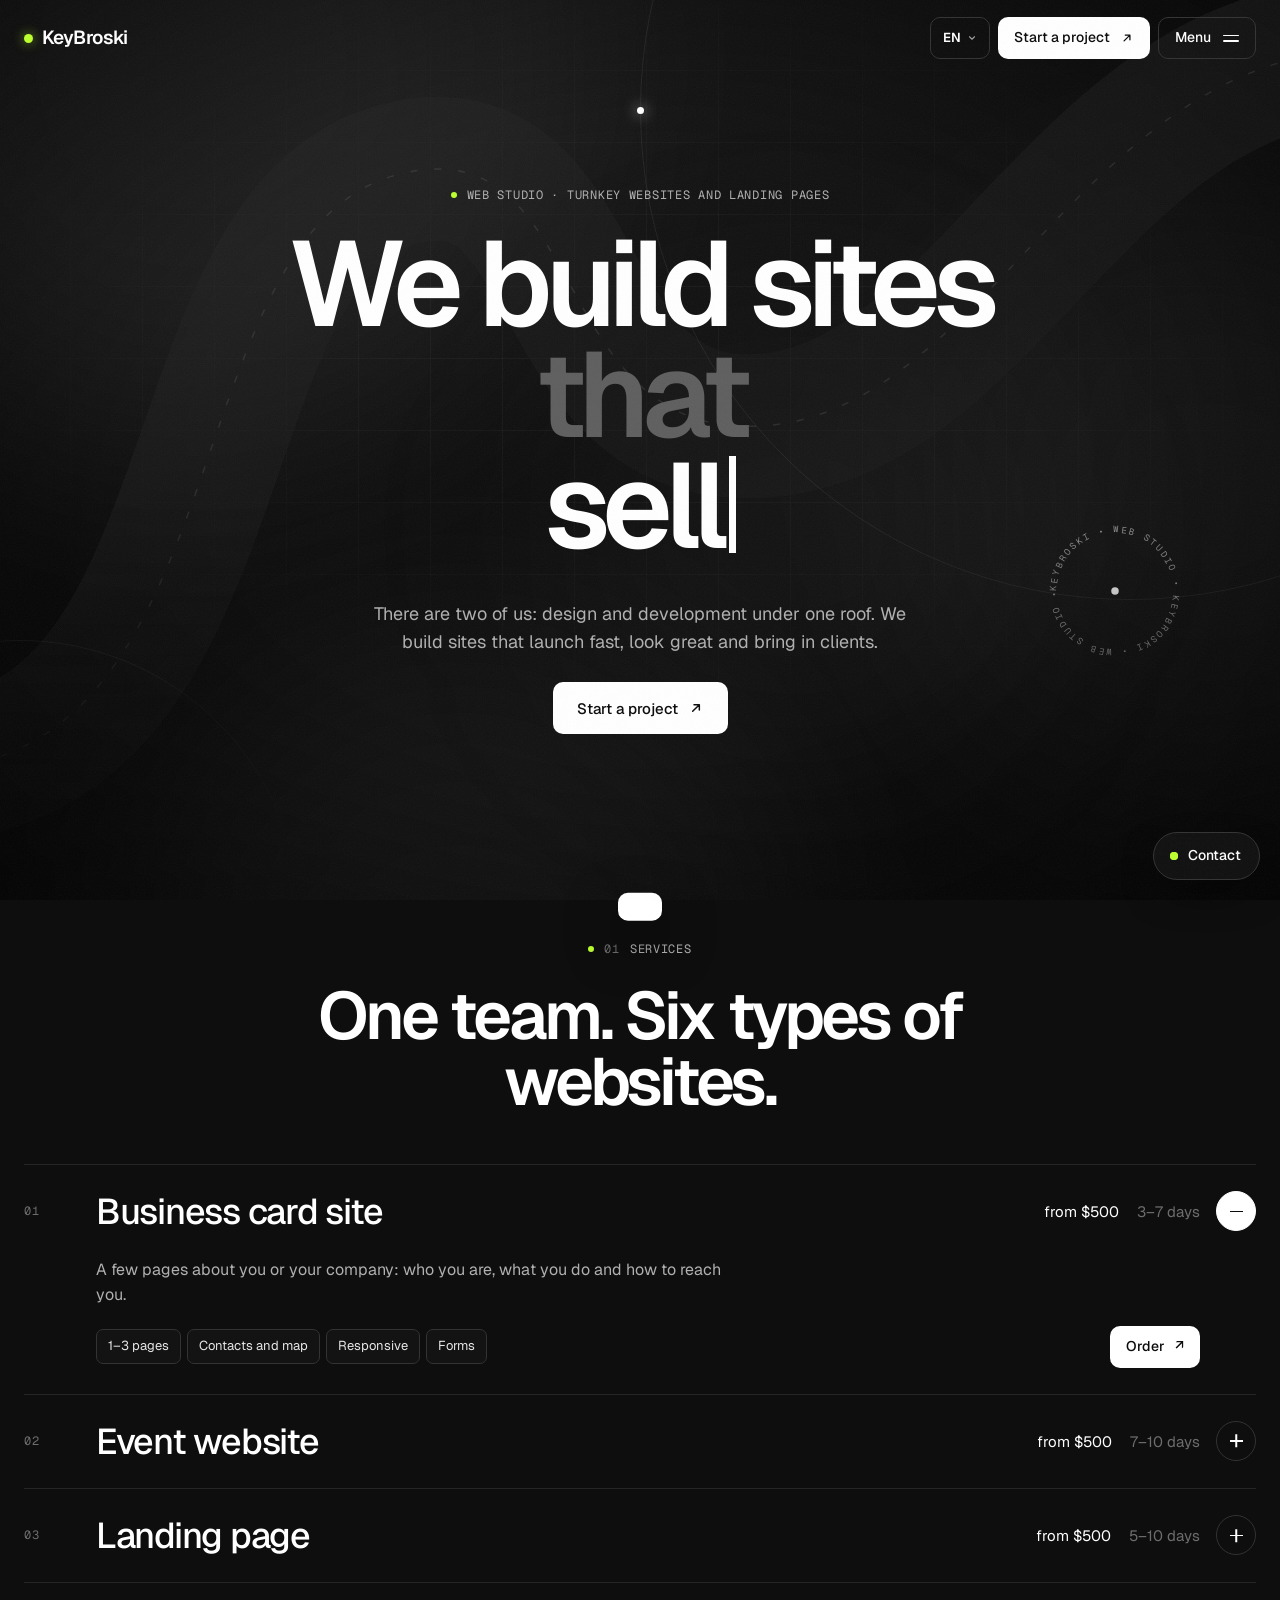
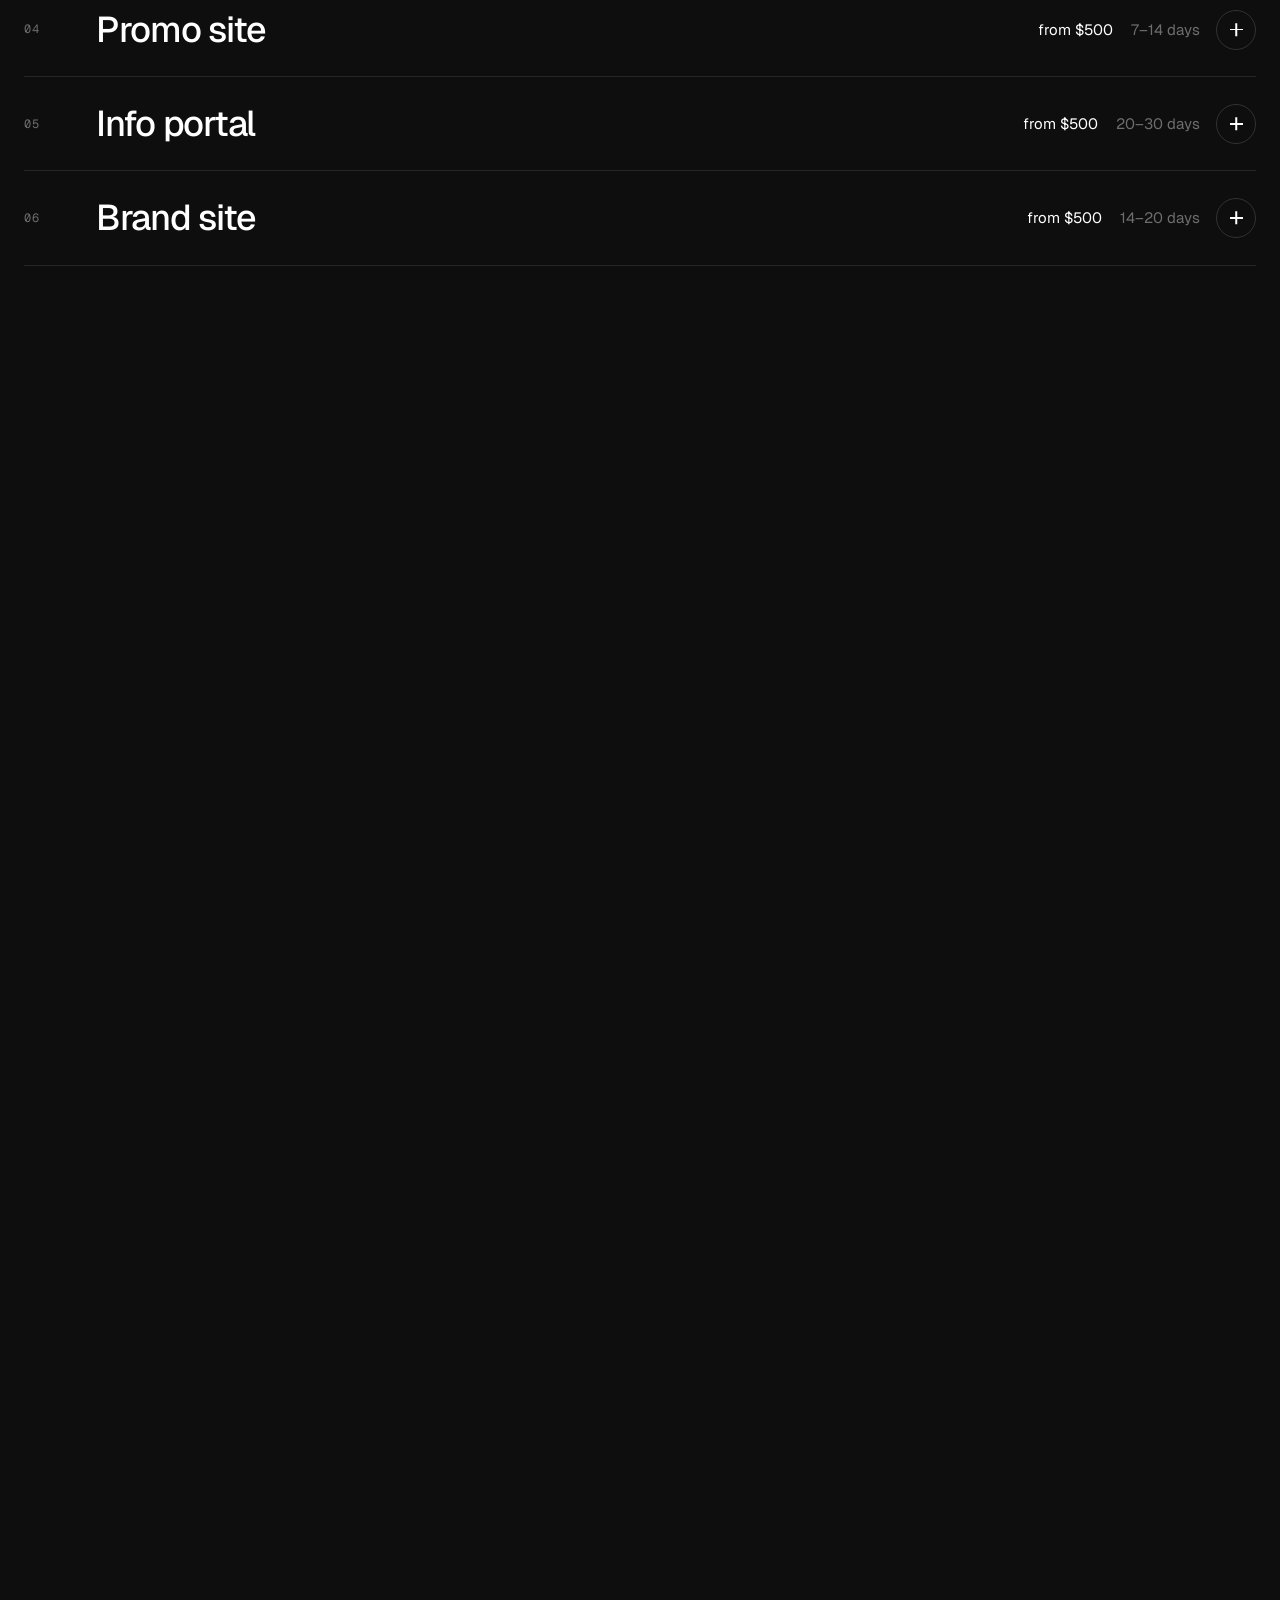
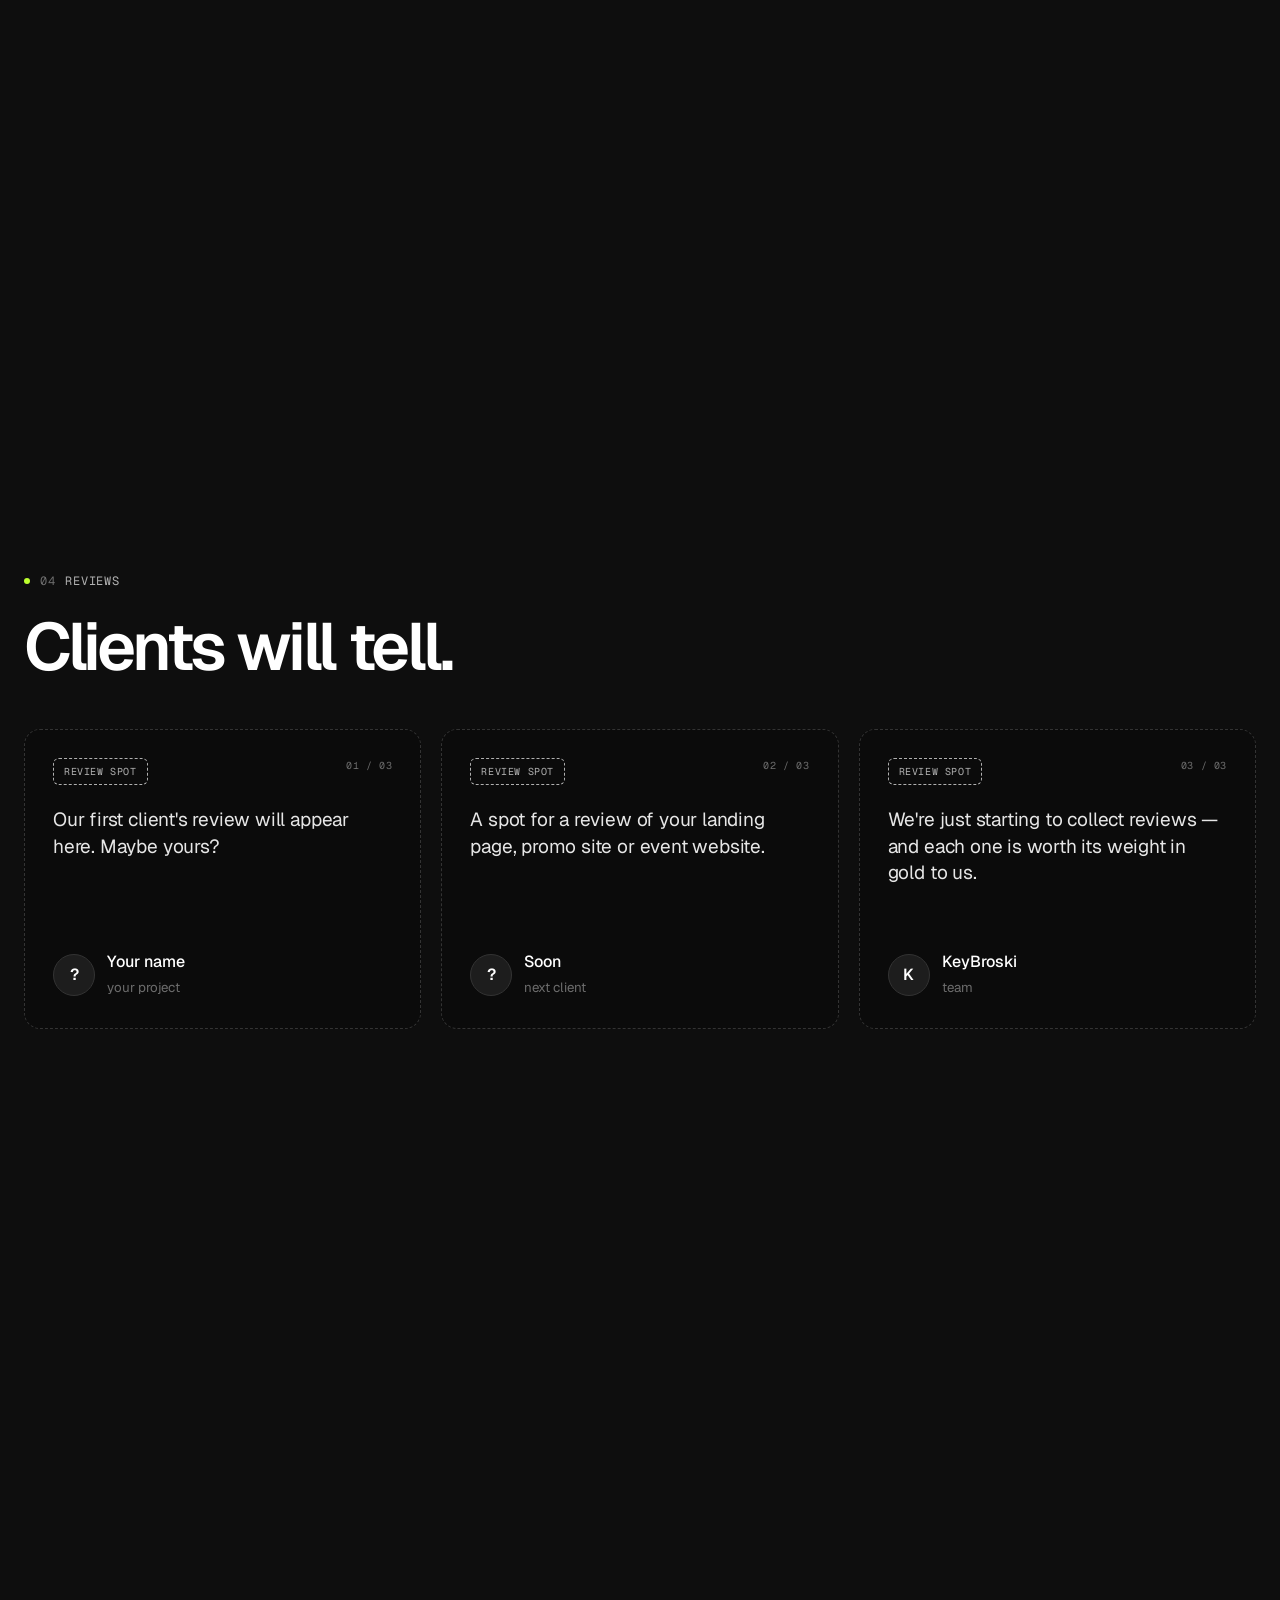
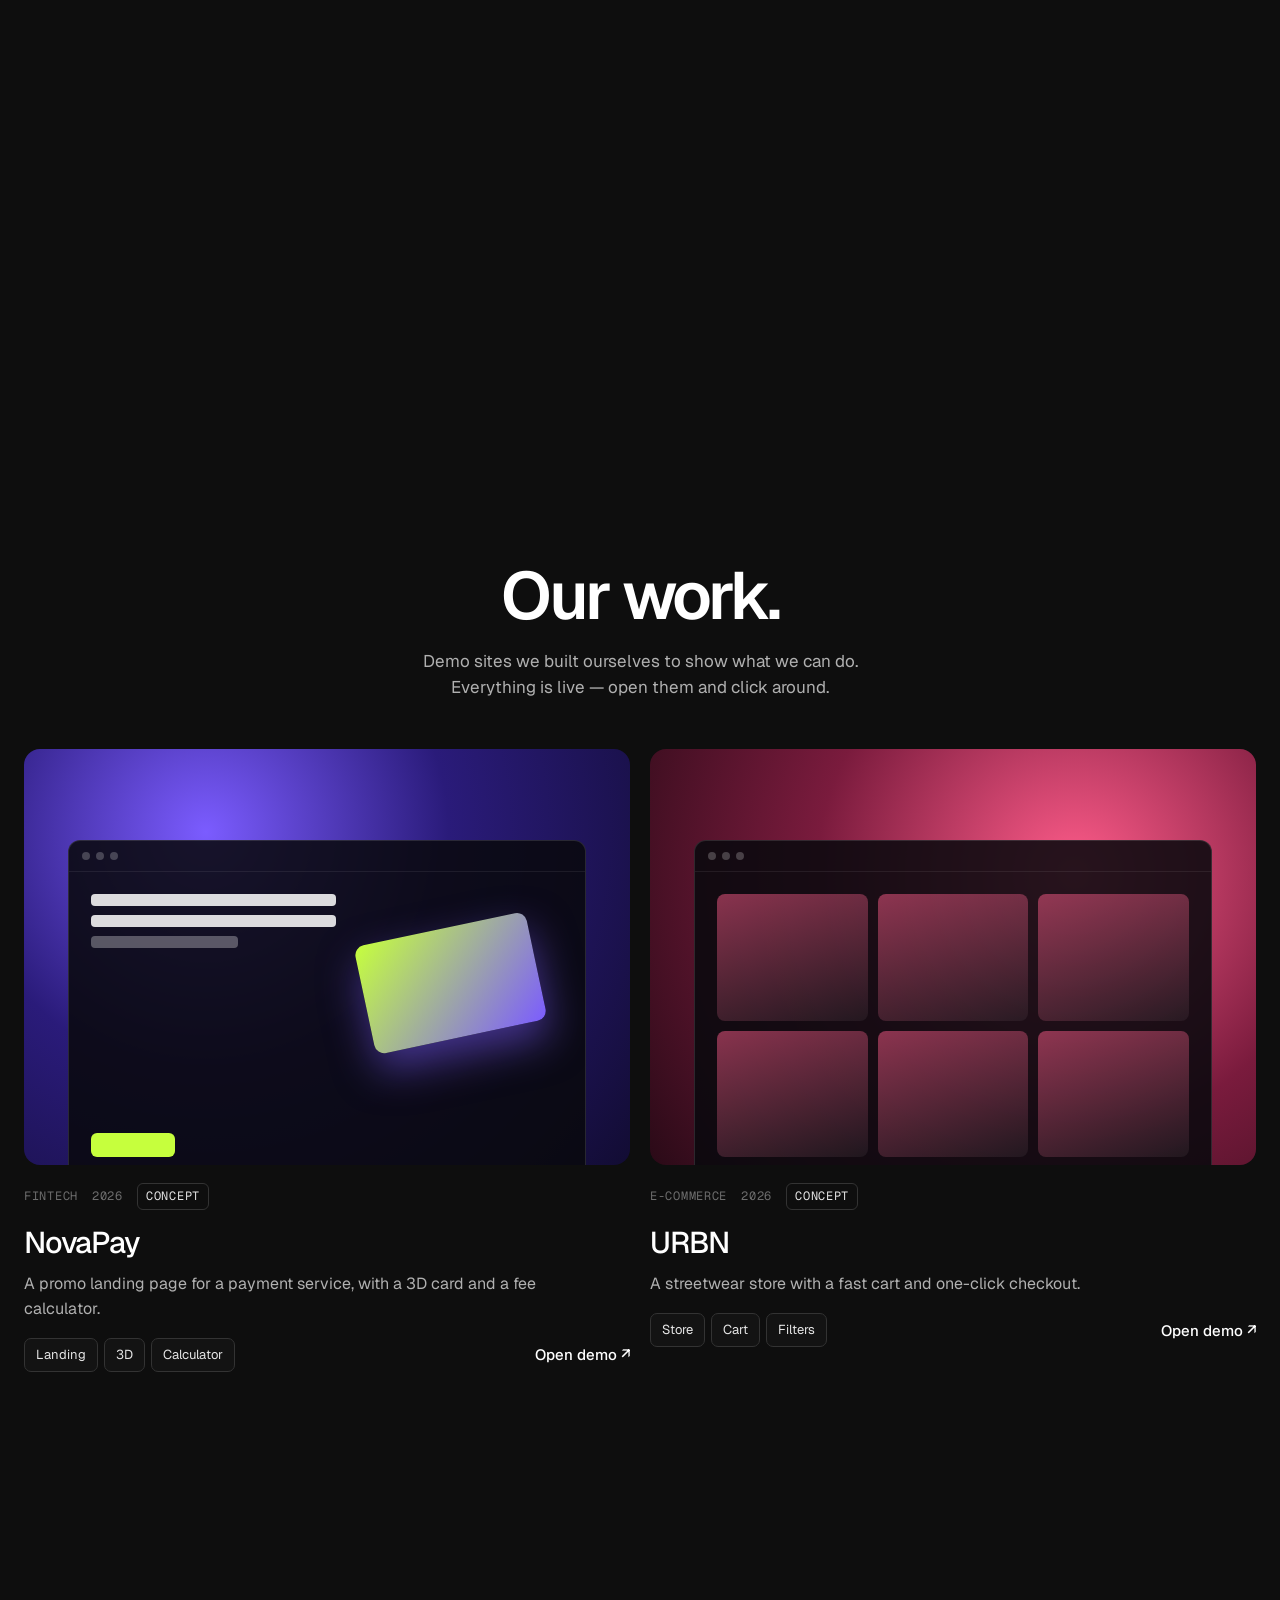
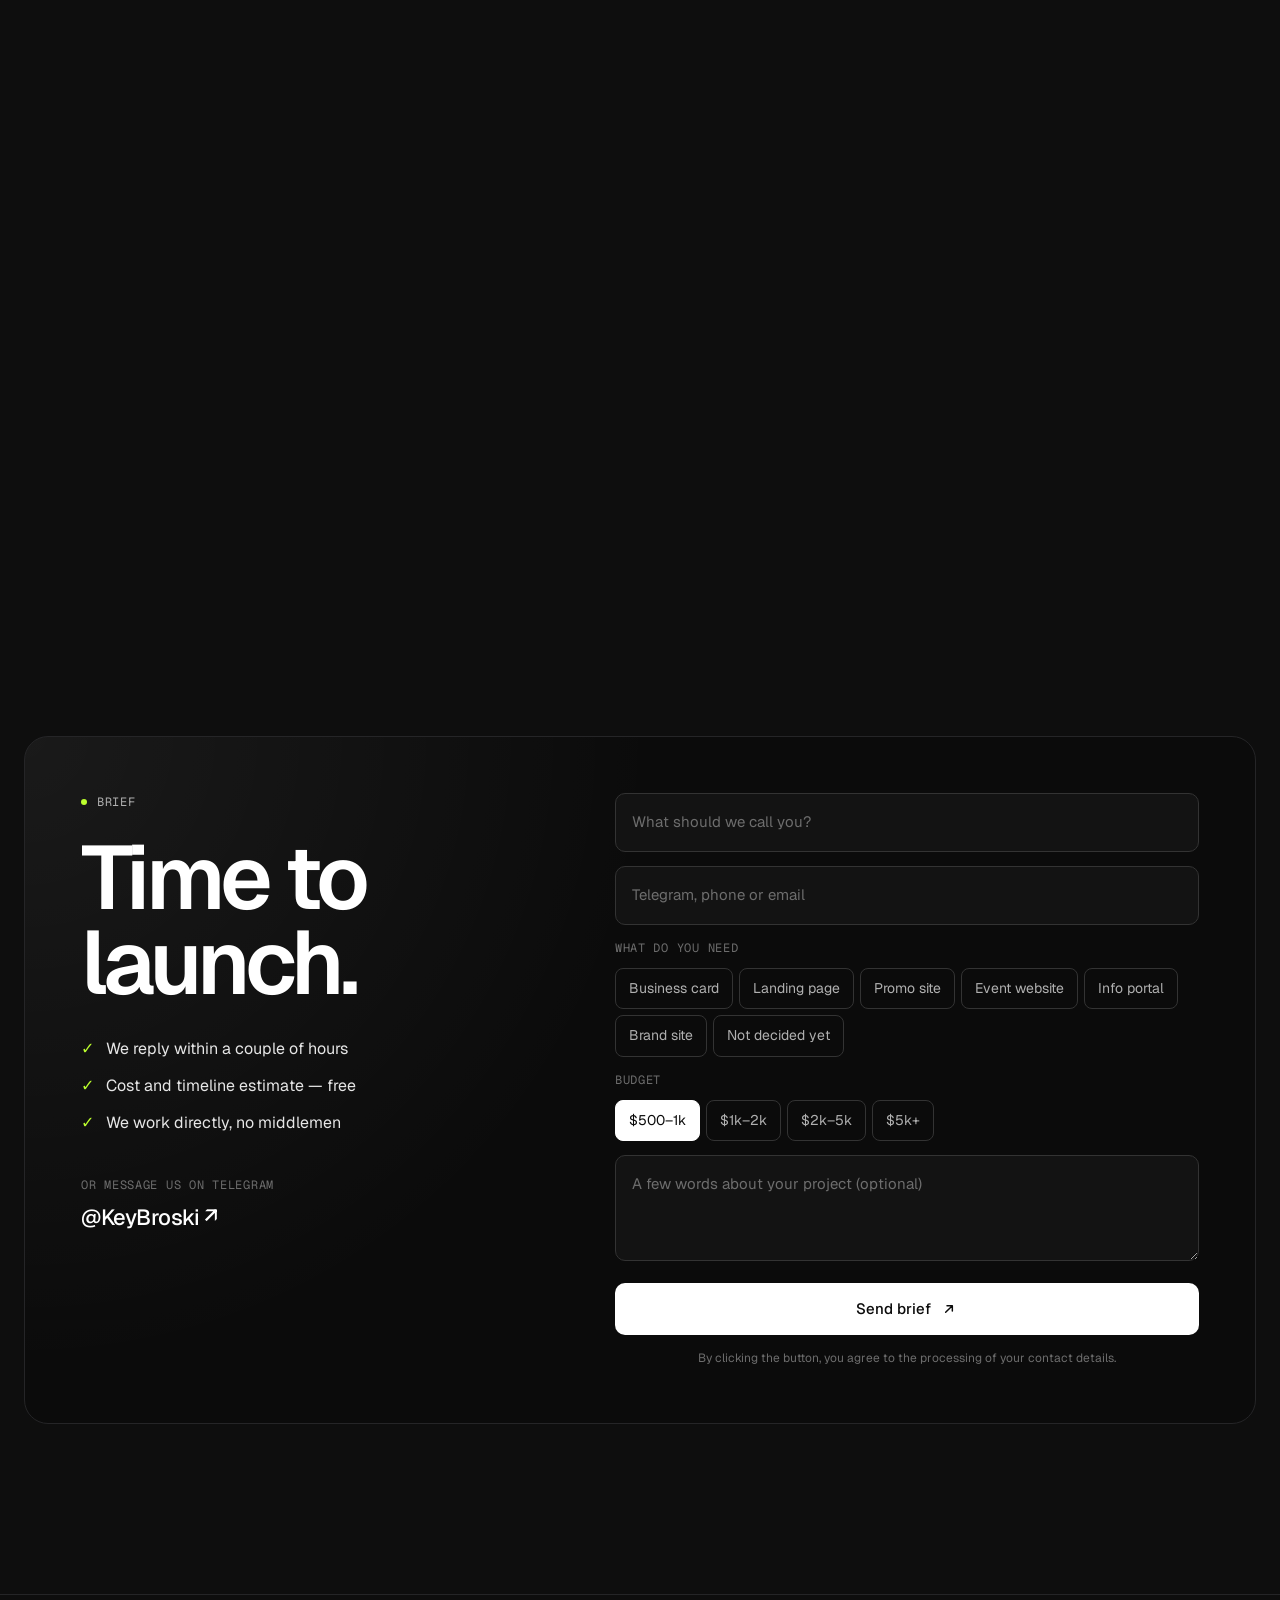
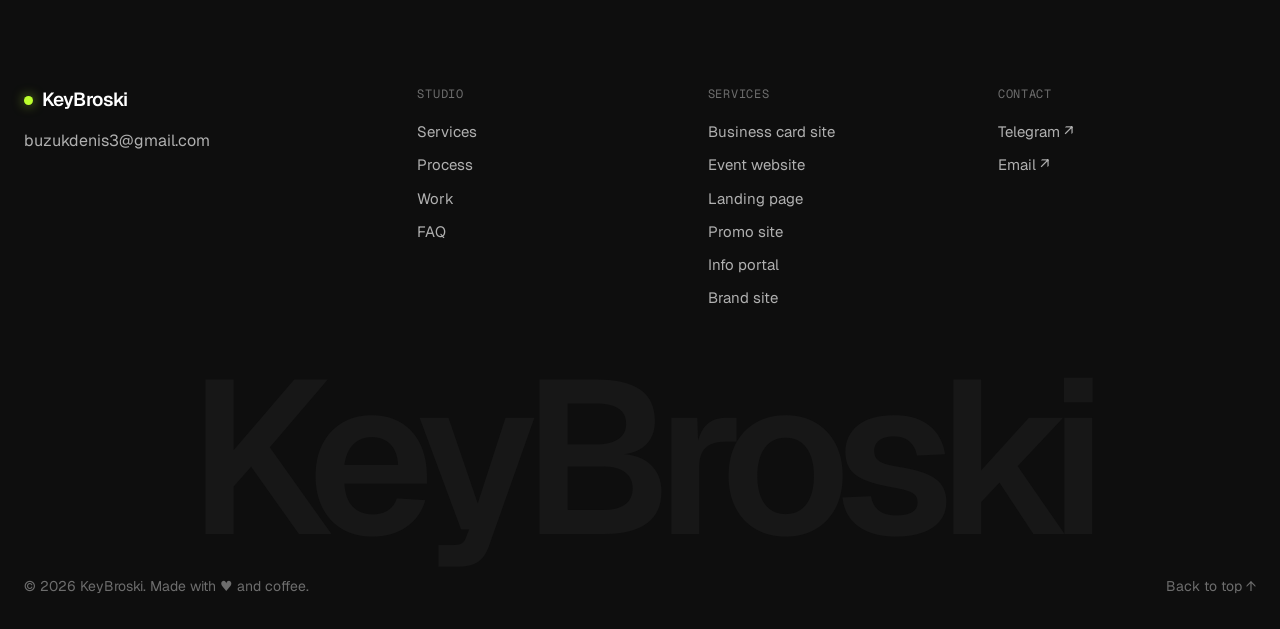
==== v2/index.html @ 4e7fb5dd "v2 hero: centered on desktop, fixed-width changing word Co-Authored-By: Claude Opus 5.5 <noreply@ant" ====
<!DOCTYPE html>
<html lang="ru">
<head>
  <meta charset="UTF-8">
  <meta name="viewport" content="width=device-width, initial-scale=1.0">
  <title data-i18n="meta.title">KeyBroski — веб-студия | Сайты и лендинги под ключ</title>
  <meta name="description" data-i18n-content="meta.desc" content="Команда из двух веб-разработчиков: сайты-визитки, лендинги, промо-сайты, порталы и сайты мероприятий. Дизайн и разработка в одних руках.">
  <meta name="theme-color" content="#0e0e0e">
  <meta property="og:title" content="KeyBroski — web studio">
  <meta property="og:description" content="Команда из двух веб-разработчиков: сайты-визитки, лендинги, промо-сайты, порталы и сайты мероприятий. Дизайн и разработка в одних руках.">
  <meta property="og:type" content="website">
  <link rel="icon" href="data:image/svg+xml,<svg xmlns='http://www.w3.org/2000/svg' viewBox='0 0 100 100'><rect width='100' height='100' rx='24' fill='%230e0e0e'/><text x='50' y='66' font-family='Arial' font-weight='700' font-size='48' fill='white' text-anchor='middle'>KB</text></svg>">

  <link rel="preconnect" href="https://fonts.googleapis.com">
  <link rel="preconnect" href="https://fonts.gstatic.com" crossorigin>
  <link rel="preload" as="style" href="https://fonts.googleapis.com/css2?family=Geist:wght@400;500;600;700&family=Geist+Mono:wght@400;500&display=swap" onload="this.onload=null;this.rel='stylesheet'">
  <noscript><link rel="stylesheet" href="https://fonts.googleapis.com/css2?family=Geist:wght@400;500;600;700&family=Geist+Mono:wght@400;500&display=swap"></noscript>

  <link rel="stylesheet" href="css/style.css?v=19">
</head>
<body>

  <!-- ===== Общий анимированный фон ===== -->
  <div class="bg" aria-hidden="true">
    <span class="bg__blob bg__blob--1"></span>
    <span class="bg__blob bg__blob--2"></span>
    <span class="bg__blob bg__blob--3"></span>
    <span class="bg__blob bg__blob--4"></span>
    <span class="bg__grid"></span>
    <span class="bg__vignette"></span>
  </div>

  <!-- ===== Шапка ===== -->
  <header class="header" id="header">
    <div class="container header__inner">
      <a href="#top" class="logo" aria-label="KeyBroski">
        <span class="logo__dot"></span>KeyBroski
      </a>

      <div class="header__actions">
        <div class="lang" id="lang">
          <button type="button" class="lang__toggle" id="langToggle" aria-haspopup="true" aria-expanded="false" aria-controls="langMenu" data-i18n-aria="aria.lang" aria-label="Выбрать язык">
            <span class="lang__current" id="langCurrent">RU</span>
            <svg class="lang__chevron" width="10" height="10" viewBox="0 0 24 24" fill="none" aria-hidden="true"><path d="M6 9l6 6 6-6" stroke="currentColor" stroke-width="2.6" stroke-linecap="round" stroke-linejoin="round"/></svg>
          </button>
          <div class="lang__menu" id="langMenu" hidden>
            <button type="button" class="lang__btn" data-lang="ru"><span>Русский</span><small>RU</small></button>
            <button type="button" class="lang__btn" data-lang="uk"><span>Українська</span><small>UK</small></button>
            <button type="button" class="lang__btn" data-lang="en"><span>English</span><small>EN</small></button>
            <button type="button" class="lang__btn" data-lang="es"><span>Español</span><small>ES</small></button>
            <button type="button" class="lang__btn" data-lang="pl"><span>Polski</span><small>PL</small></button>
          </div>
        </div>

        <a href="#brief" data-modal="brief" class="btn btn--white btn--sm header__start">
          <span data-i18n="cta.start">Начать проект</span>
          <svg width="14" height="14" viewBox="0 0 24 24" fill="none" aria-hidden="true"><path d="M7 17 17 7M9 7h8v8" stroke="currentColor" stroke-width="2.2" stroke-linecap="round" stroke-linejoin="round"/></svg>
        </a>

        <button type="button" class="menu-btn" id="menuBtn" aria-expanded="false" aria-controls="menu" data-i18n-aria="aria.menuOpen" aria-label="Открыть меню">
          <span class="menu-btn__label" data-i18n="menu.open">Меню</span>
          <span class="menu-btn__icon" aria-hidden="true"><i></i><i></i></span>
        </button>
      </div>
    </div>
  </header>

  <!-- ===== Меню на весь экран ===== -->
  <div class="menu" id="menu" aria-hidden="true">
    <div class="menu__backdrop" data-menu-close></div>
    <nav class="menu__panel" aria-label="Menu">
      <div class="menu__top">
        <span class="mono dim" data-i18n="menu.open">Меню</span>
        <button type="button" class="menu__close" data-menu-close data-i18n-aria="aria.menuClose" aria-label="Закрыть меню">
          <span data-i18n="menu.close">Закрыть</span> ✕
        </button>
      </div>
      <ol class="menu__list">
        <li><a href="#services" data-menu-link><span class="mono">01</span><span data-i18n="nav.services">Услуги</span></a></li>
        <li><a href="#advantages" data-menu-link><span class="mono">02</span><span data-i18n="nav.adv">Преимущества</span></a></li>
        <li><a href="#process" data-menu-link><span class="mono">03</span><span data-i18n="nav.process">Процесс</span></a></li>
        <li><a href="#reviews" data-menu-link><span class="mono">04</span><span data-i18n="nav.reviews">Отзывы</span></a></li>
        <li><a href="#faq" data-menu-link><span class="mono">05</span><span data-i18n="nav.faq">Вопросы</span></a></li>
        <li><a href="#works" data-menu-link><span class="mono">06</span><span data-i18n="nav.works">Работы</span></a></li>
      </ol>
      <div class="menu__bottom">
        <span class="mono dim" data-i18n="menu.contacts">Связаться напрямую</span>
        <a href="https://t.me/KeyBroski" target="_blank" rel="noopener">Telegram · @KeyBroski ↗</a>
        <a href="mailto:buzukdenis3@gmail.com">buzukdenis3@gmail.com ↗</a>
      </div>
    </nav>
  </div>

  <main id="top">

    <!-- ===== Hero ===== -->
    <section class="hero">
      <!-- визуал на фоне первого экрана -->
      <div class="hero__art" aria-hidden="true">
        <svg class="ribbon" viewBox="0 0 1200 900" preserveAspectRatio="xMidYMid slice">
          <defs>
            <linearGradient id="ribbonGrad" x1="0" y1="0" x2="1" y2="1">
              <stop offset="0" stop-color="#2c2c2c"/>
              <stop offset="0.55" stop-color="#1b1b1b"/>
              <stop offset="1" stop-color="#262626"/>
            </linearGradient>
          </defs>
          <path class="ribbon__path" d="M 1250 120 C 980 80 900 420 700 430 C 520 440 560 180 400 220 C 230 262 260 620 80 700 C -20 744 -60 700 -80 690"
                fill="none" stroke="url(#ribbonGrad)" stroke-width="120" stroke-linecap="round"/>
          <path class="ribbon__line" d="M 1250 120 C 980 80 900 420 700 430 C 520 440 560 180 400 220 C 230 262 260 620 80 700 C -20 744 -60 700 -80 690"
                fill="none" stroke="rgba(255,255,255,0.18)" stroke-width="1.2" stroke-dasharray="6 14"/>
        </svg>
        <div class="orbit orbit--1"><span class="orbit__dot"></span></div>
        <div class="orbit orbit--2"><span class="orbit__dot"></span></div>
        <svg class="badge" viewBox="0 0 200 200">
          <defs><path id="badgeCircle" d="M100,100 m-78,0 a78,78 0 1,1 156,0 a78,78 0 1,1 -156,0"/></defs>
          <text><textPath href="#badgeCircle" startOffset="0" textLength="488" lengthAdjust="spacing">KEYBROSKI • WEB STUDIO • KEYBROSKI • WEB STUDIO •</textPath></text>
          <circle cx="100" cy="100" r="5" class="badge__dot"/>
        </svg>
      </div>

      <div class="container hero__inner">
        <p class="mono eyebrow reveal" data-i18n="hero.eyebrow">Веб-студия · Сайты и лендинги под ключ</p>
        <h1 class="hero__title blur-in" data-i18n="hero.title"><span class="hl hl--1">Создаём сайты,</span><span class="hl hl--2 dim">которые</span><span class="hl hl--3"><span class="hero-word" id="heroWord">продают</span></span></h1>

        <div class="hero__bottom">
          <a href="#services" class="hero__scroll reveal">
            <span class="hero__scroll-line" aria-hidden="true"></span>
            <span class="mono" data-i18n="hero.scroll">Листайте</span>
          </a>
          <div class="hero__side">
            <p class="hero__text reveal" data-i18n="hero.text">Нас двое: дизайн и разработка в одних руках. Делаем сайты, которые быстро запускаются, хорошо выглядят и приводят клиентов.</p>
            <div class="hero__actions reveal">
              <a href="#brief" data-modal="brief" class="btn btn--white"><span data-i18n="cta.start">Начать проект</span> <svg width="16" height="16" viewBox="0 0 24 24" fill="none" aria-hidden="true"><path d="M7 17 17 7M9 7h8v8" stroke="currentColor" stroke-width="2.2" stroke-linecap="round" stroke-linejoin="round"/></svg></a>
            </div>
          </div>
        </div>
      </div>
    </section>

    <!-- ===== Услуги ===== -->
    <section class="section" id="services">
      <div class="container">
        <div class="head head--center">
          <p class="mono eyebrow reveal"><span class="eyebrow__num">01</span><span data-i18n="services.tag">Услуги</span></p>
          <h2 class="title reveal" data-i18n="services.title">Одна команда. Шесть видов сайтов.</h2>
        </div>
        <div class="acc reveal" id="servicesAcc">

          <div class="acc__item">
            <button type="button" class="acc__head" aria-expanded="false">
              <span class="mono acc__num">01</span>
              <span class="acc__title" data-i18n="sv1.t">Сайт-визитка</span>
              <span class="acc__meta"><span data-i18n="sv1.price">от 500 $</span><span class="dim" data-i18n="sv1.time">3–7 дней</span></span>
              <span class="acc__plus" aria-hidden="true"></span>
            </button>
            <div class="acc__body"><div class="acc__body-inner">
              <p data-i18n="sv1.d">Пара страниц о вас или компании: кто вы, чем занимаетесь и как связаться.</p>
              <div class="acc__row"><div class="tags" data-i18n-tags="sv1.tags"><span>1–3 страницы</span><span>Контакты и карта</span><span>Адаптив</span><span>Формы</span></div>
              <button type="button" class="btn btn--white btn--sm acc__order" data-modal="brief" data-service="s1"><span data-i18n="services.order">Заказать</span> ↗</button></div>
            </div></div>
          </div>
          <div class="acc__item">
            <button type="button" class="acc__head" aria-expanded="false">
              <span class="mono acc__num">02</span>
              <span class="acc__title" data-i18n="sv2.t">Сайт мероприятия</span>
              <span class="acc__meta"><span data-i18n="sv2.price">от 500 $</span><span class="dim" data-i18n="sv2.time">7–10 дней</span></span>
              <span class="acc__plus" aria-hidden="true"></span>
            </button>
            <div class="acc__body"><div class="acc__body-inner">
              <p data-i18n="sv2.d">Конференция, фестиваль или концерт: программа, спикеры, регистрация и продажа билетов.</p>
              <div class="acc__row"><div class="tags" data-i18n-tags="sv2.tags"><span>Программа</span><span>Спикеры</span><span>Регистрация</span><span>Билеты</span></div>
              <button type="button" class="btn btn--white btn--sm acc__order" data-modal="brief" data-service="s4"><span data-i18n="services.order">Заказать</span> ↗</button></div>
            </div></div>
          </div>
          <div class="acc__item">
            <button type="button" class="acc__head" aria-expanded="false">
              <span class="mono acc__num">03</span>
              <span class="acc__title" data-i18n="sv3.t">Лендинг</span>
              <span class="acc__meta"><span data-i18n="sv3.price">от 500 $</span><span class="dim" data-i18n="sv3.time">5–10 дней</span></span>
              <span class="acc__plus" aria-hidden="true"></span>
            </button>
            <div class="acc__body"><div class="acc__body-inner">
              <p data-i18n="sv3.d">Одна продающая страница под продукт или рекламную кампанию.</p>
              <div class="acc__row"><div class="tags" data-i18n-tags="sv3.tags"><span>Продающая структура</span><span>Формы заявок</span><span>Аналитика</span><span>Анимации</span></div>
              <button type="button" class="btn btn--white btn--sm acc__order" data-modal="brief" data-service="s2"><span data-i18n="services.order">Заказать</span> ↗</button></div>
            </div></div>
          </div>
          <div class="acc__item">
            <button type="button" class="acc__head" aria-expanded="false">
              <span class="mono acc__num">04</span>
              <span class="acc__title" data-i18n="sv4.t">Промо-сайт</span>
              <span class="acc__meta"><span data-i18n="sv4.price">от 500 $</span><span class="dim" data-i18n="sv4.time">7–14 дней</span></span>
              <span class="acc__plus" aria-hidden="true"></span>
            </button>
            <div class="acc__body"><div class="acc__body-inner">
              <p data-i18n="sv4.d">Яркий сайт под запуск продукта или акцию — с анимациями и вау-эффектом.</p>
              <div class="acc__row"><div class="tags" data-i18n-tags="sv4.tags"><span>Скролл-анимации</span><span>3D-эффекты</span><span>Запуск продукта</span><span>Акции</span></div>
              <button type="button" class="btn btn--white btn--sm acc__order" data-modal="brief" data-service="s3"><span data-i18n="services.order">Заказать</span> ↗</button></div>
            </div></div>
          </div>
          <div class="acc__item">
            <button type="button" class="acc__head" aria-expanded="false">
              <span class="mono acc__num">05</span>
              <span class="acc__title" data-i18n="sv5.t">Инфо-портал</span>
              <span class="acc__meta"><span data-i18n="sv5.price">от 500 $</span><span class="dim" data-i18n="sv5.time">20–30 дней</span></span>
              <span class="acc__plus" aria-hidden="true"></span>
            </button>
            <div class="acc__body"><div class="acc__body-inner">
              <p data-i18n="sv5.d">Сайт с большим объёмом контента: статьи, рубрики, каталоги и поиск.</p>
              <div class="acc__row"><div class="tags" data-i18n-tags="sv5.tags"><span>Статьи</span><span>Рубрики</span><span>Поиск</span><span>Админка</span></div>
              <button type="button" class="btn btn--white btn--sm acc__order" data-modal="brief" data-service="s5"><span data-i18n="services.order">Заказать</span> ↗</button></div>
            </div></div>
          </div>
          <div class="acc__item">
            <button type="button" class="acc__head" aria-expanded="false">
              <span class="mono acc__num">06</span>
              <span class="acc__title" data-i18n="sv6.t">Имиджевый сайт</span>
              <span class="acc__meta"><span data-i18n="sv6.price">от 500 $</span><span class="dim" data-i18n="sv6.time">14–20 дней</span></span>
              <span class="acc__plus" aria-hidden="true"></span>
            </button>
            <div class="acc__body"><div class="acc__body-inner">
              <p data-i18n="sv6.d">Создаёт образ бренда: атмосфера, история и эстетика вашей компании.</p>
              <div class="acc__row"><div class="tags" data-i18n-tags="sv6.tags"><span>История бренда</span><span>Атмосфера</span><span>Фото и видео</span><span>Анимации</span></div>
              <button type="button" class="btn btn--white btn--sm acc__order" data-modal="brief" data-service="s6"><span data-i18n="services.order">Заказать</span> ↗</button></div>
            </div></div>
          </div>
        </div>
        <a href="#brief" data-modal="brief" class="more-row reveal">
          <span data-i18n="services.more">Не нашли свой вариант?</span>
          <span class="more-row__cta"><span data-i18n="services.moreCta">Обсудим ваш проект</span> →</span>
        </a>
      </div>
    </section>

    <!-- ===== Преимущества ===== -->
    <section class="section" id="advantages">
      <div class="container">
        <div class="head head--center">
          <p class="mono eyebrow reveal"><span class="eyebrow__num">02</span><span data-i18n="adv.tag">Преимущества</span></p>
          <h2 class="title reveal" data-i18n="adv.title">Преимущества, которые вы почувствуете.</h2>
        </div>
        <div class="adv">
          <div class="adv__list reveal" role="tablist">

            <button type="button" class="adv__item is-active" data-adv="1" role="tab" aria-selected="true" aria-controls="advPanel">
              <span class="mono adv__num">01</span><span class="adv__name" data-i18n="adv1.t">Ориентир на продажи</span>
            </button>
            <button type="button" class="adv__item" data-adv="2" role="tab" aria-selected="false" aria-controls="advPanel">
              <span class="mono adv__num">02</span><span class="adv__name" data-i18n="adv2.t">Мультиязычность</span>
            </button>
            <button type="button" class="adv__item" data-adv="3" role="tab" aria-selected="false" aria-controls="advPanel">
              <span class="mono adv__num">03</span><span class="adv__name" data-i18n="adv3.t">Обоснованные цены</span>
            </button>
            <button type="button" class="adv__item" data-adv="4" role="tab" aria-selected="false" aria-controls="advPanel">
              <span class="mono adv__num">04</span><span class="adv__name" data-i18n="adv4.t">Любая валюта и география</span>
            </button>
            <button type="button" class="adv__item" data-adv="5" role="tab" aria-selected="false" aria-controls="advPanel">
              <span class="mono adv__num">05</span><span class="adv__name" data-i18n="adv5.t">Гарантия и техподдержка</span>
            </button>
          </div>
          <div class="adv__panel reveal" id="advPanel" role="tabpanel" aria-live="polite">
            <div class="adv__inner" id="advInner">
              <p class="mono dim adv__label" id="advLabel"></p>
              <p class="adv__text" id="advText"></p>
              <ul class="adv__bullets" id="advList"></ul>
            </div>
          </div>
        </div>
      </div>
    </section>

    <!-- ===== Процесс ===== -->
    <section class="section" id="process">
      <div class="container">
        <div class="head head--center">
          <p class="mono eyebrow reveal"><span class="eyebrow__num">03</span><span data-i18n="process.tag">Процесс</span></p>
          <h2 class="title reveal" data-i18n="process.title">Пять шагов до запуска.</h2>
        </div>
        <ol class="steps">

          <li class="step reveal">
            <span class="mono step__num">01</span>
            <h3 class="step__title" data-i18n="p1.h">Обсуждение идеи</h3>
            <p class="step__text" data-i18n="p1.p">Созваниваемся, разбираемся в задаче, аудитории и конкурентах. Фиксируем сроки и бюджет — бесплатно.</p>
          </li>
          <li class="step reveal">
            <span class="mono step__num">02</span>
            <h3 class="step__title" data-i18n="p2.h">Прототип</h3>
            <p class="step__text" data-i18n="p2.p">Собираем структуру страниц и путь пользователя. Видно, как будет работать сайт, ещё до дизайна.</p>
          </li>
          <li class="step reveal">
            <span class="mono step__num">03</span>
            <h3 class="step__title" data-i18n="p3.h">Дизайн</h3>
            <p class="step__text" data-i18n="p3.p">Рисуем уникальный визуал под ваш бренд и согласовываем с вами каждый экран.</p>
          </li>
          <li class="step reveal">
            <span class="mono step__num">04</span>
            <h3 class="step__title" data-i18n="p4.h">Вёрстка</h3>
            <p class="step__text" data-i18n="p4.p">Верстаем, программируем и оживляем сайт анимациями. Показываем результаты каждые 2–3 дня.</p>
          </li>
          <li class="step reveal">
            <span class="mono step__num">05</span>
            <h3 class="step__title" data-i18n="p5.h">Тестирование и запуск</h3>
            <p class="step__text" data-i18n="p5.p">Проверяем на телефонах, планшетах и в разных браузерах — и запускаем.</p>
          </li>
        </ol>
        <div class="center reveal">
          <a href="#brief" data-modal="brief" class="btn btn--white"><span data-i18n="cta.start">Начать проект</span>
            <svg width="16" height="16" viewBox="0 0 24 24" fill="none" aria-hidden="true"><path d="M7 17 17 7M9 7h8v8" stroke="currentColor" stroke-width="2.2" stroke-linecap="round" stroke-linejoin="round"/></svg>
          </a>
        </div>
      </div>
    </section>

    <!-- ===== Отзывы ===== -->
    <section class="section" id="reviews">
      <div class="container">
        <div class="head">
          <p class="mono eyebrow reveal"><span class="eyebrow__num">04</span><span data-i18n="reviews.tag">Отзывы</span></p>
          <h2 class="title reveal" data-i18n="reviews.title">Клиенты скажут.</h2>
        </div>
        <div class="reviews">

          <figure class="review reveal">
            <span class="mono review__badge" data-i18n="reviews.badge">Место для отзыва</span>
            <blockquote data-i18n="r1.q">Здесь появится отзыв нашего первого клиента. Может быть, вашего?</blockquote>
            <figcaption><span class="review__avatar" aria-hidden="true">?</span><span><b data-i18n="r1.n">Ваше имя</b><small data-i18n="r1.r">ваш проект</small></span></figcaption>
            <span class="mono review__pager">01 / 03</span>
          </figure>
          <figure class="review reveal">
            <span class="mono review__badge" data-i18n="reviews.badge">Место для отзыва</span>
            <blockquote data-i18n="r2.q">Место для отзыва о вашем лендинге, промо-сайте или сайте мероприятия.</blockquote>
            <figcaption><span class="review__avatar" aria-hidden="true">?</span><span><b data-i18n="r2.n">Скоро</b><small data-i18n="r2.r">следующий клиент</small></span></figcaption>
            <span class="mono review__pager">02 / 03</span>
          </figure>
          <figure class="review reveal">
            <span class="mono review__badge" data-i18n="reviews.badge">Место для отзыва</span>
            <blockquote data-i18n="r3.q">Мы только начинаем собирать отзывы — и каждый для нас на вес золота.</blockquote>
            <figcaption><span class="review__avatar" aria-hidden="true">K</span><span><b data-i18n="r3.n">KeyBroski</b><small data-i18n="r3.r">команда</small></span></figcaption>
            <span class="mono review__pager">03 / 03</span>
          </figure>
        </div>
      </div>
    </section>

    <!-- ===== Вопросы ===== -->
    <section class="section" id="faq">
      <div class="container faq-wrap">
        <div class="head">
          <p class="mono eyebrow reveal"><span class="eyebrow__num">05</span><span data-i18n="faq.tag">Вопросы</span></p>
          <h2 class="title reveal" data-i18n="faq.title">Вопросы и ответы.</h2>
          <p class="head__text reveal" data-i18n="faq.text">Не нашли ответ? Напишите нам — ответим в течение пары часов.</p>
          <a class="faq__mail reveal" href="mailto:buzukdenis3@gmail.com">buzukdenis3@gmail.com ↗</a>
        </div>
        <div class="acc acc--faq reveal">

          <div class="acc__item">
            <button type="button" class="acc__head" aria-expanded="false">
              <span class="mono acc__num">01</span>
              <span class="acc__title acc__title--q" data-i18n="q1">Вы только рисуете дизайн или делаете сайт целиком?</span>
              <span class="acc__plus" aria-hidden="true"></span>
            </button>
            <div class="acc__body"><div class="acc__body-inner"><p data-i18n="a1">Целиком: дизайн, вёрстка, программирование и запуск. Отдаём готовый работающий сайт, а не только макет.</p></div></div>
          </div>
          <div class="acc__item">
            <button type="button" class="acc__head" aria-expanded="false">
              <span class="mono acc__num">02</span>
              <span class="acc__title acc__title--q" data-i18n="q2">Сколько длится проект?</span>
              <span class="acc__plus" aria-hidden="true"></span>
            </button>
            <div class="acc__body"><div class="acc__body-inner"><p data-i18n="a2">От 3–7 дней для сайта-визитки до 20–30 дней для портала. Точный срок называем после короткого брифа.</p></div></div>
          </div>
          <div class="acc__item">
            <button type="button" class="acc__head" aria-expanded="false">
              <span class="mono acc__num">03</span>
              <span class="acc__title acc__title--q" data-i18n="q3">Сколько стоит сайт?</span>
              <span class="acc__plus" aria-hidden="true"></span>
            </button>
            <div class="acc__body"><div class="acc__body-inner"><p data-i18n="a3">От 500 $. Цена зависит от объёма работы. Фиксируем её до старта и не меняем, если не меняется задача.</p></div></div>
          </div>
          <div class="acc__item">
            <button type="button" class="acc__head" aria-expanded="false">
              <span class="mono acc__num">04</span>
              <span class="acc__title acc__title--q" data-i18n="q4">Что нужно от нас для старта?</span>
              <span class="acc__plus" aria-hidden="true"></span>
            </button>
            <div class="acc__body"><div class="acc__body-inner"><p data-i18n="a4">Короткий бриф: что за бизнес, для кого сайт и какие сайты вам нравятся. Тексты и фото — если есть; если нет, поможем.</p></div></div>
          </div>
          <div class="acc__item">
            <button type="button" class="acc__head" aria-expanded="false">
              <span class="mono acc__num">05</span>
              <span class="acc__title acc__title--q" data-i18n="q5">Можно сделать сайт на нескольких языках?</span>
              <span class="acc__plus" aria-hidden="true"></span>
            </button>
            <div class="acc__body"><div class="acc__body-inner"><p data-i18n="a5">Да. Этот сайт — пример: пять языков с переключателем и автоопределением языка браузера.</p></div></div>
          </div>
          <div class="acc__item">
            <button type="button" class="acc__head" aria-expanded="false">
              <span class="mono acc__num">06</span>
              <span class="acc__title acc__title--q" data-i18n="q6">Что происходит после запуска?</span>
              <span class="acc__plus" aria-hidden="true"></span>
            </button>
            <div class="acc__body"><div class="acc__body-inner"><p data-i18n="a6">Месяц бесплатной поддержки, гарантия на ошибки и обучение работе с сайтом. Дальше можем сопровождать проект.</p></div></div>
          </div>
          <div class="acc__item">
            <button type="button" class="acc__head" aria-expanded="false">
              <span class="mono acc__num">07</span>
              <span class="acc__title acc__title--q" data-i18n="q7">Как проходит оплата?</span>
              <span class="acc__plus" aria-hidden="true"></span>
            </button>
            <div class="acc__body"><div class="acc__body-inner"><p data-i18n="a7">Этапами и в удобной для вас валюте: перевод на карту, оплата по счёту или через биржи фриланса.</p></div></div>
          </div>
        </div>
      </div>
    </section>

    <!-- ===== Работы ===== -->
    <section class="section" id="works">
      <div class="container">
        <div class="head head--center">
          <p class="mono eyebrow reveal"><span class="eyebrow__num">06</span><span data-i18n="works.tag">Работы</span></p>
          <h2 class="title reveal" data-i18n="works.title">Наши работы.</h2>
          <p class="head__text reveal" data-i18n="works.text">Демо-сайты, которые мы сделали сами, чтобы показать, что умеем. Всё живое — можно открыть и потыкать.</p>
        </div>
        <div class="works">

          <a class="work reveal" href="../projects/novapay/index.html" data-project="1">
            <div class="work__visual work__visual--1"><div class="mock"><div class="mock__bar"><i></i><i></i><i></i></div><div class="mock__body"><div class="mock__lines"><i></i><i></i><i class="short"></i></div><div class="mock__card3d"></div><div class="mock__btn"></div></div></div></div>
            <div class="work__meta mono"><span data-i18n="w1.cat">Финтех</span><span>2026</span><span class="work__badge" data-i18n="hero.concept">Концепт</span></div>
            <h3 class="work__title" data-i18n="w1.title">NovaPay</h3>
            <p class="work__desc" data-i18n="w1.desc">Промо-лендинг платёжного сервиса с 3D-картой и калькулятором комиссий.</p>
            <div class="work__foot">
              <div class="tags" data-i18n-tags="w1.tags"><span>Лендинг</span><span>3D</span><span>Калькулятор</span></div>
              <span class="work__open"><span data-i18n="works.open">Открыть демо</span> ↗</span>
            </div>
          </a>
          <a class="work reveal" href="../projects/urbn/index.html" data-project="2">
            <div class="work__visual work__visual--2"><div class="mock"><div class="mock__bar"><i></i><i></i><i></i></div><div class="mock__body mock__body--grid"><i></i><i></i><i></i><i></i><i></i><i></i></div></div></div>
            <div class="work__meta mono"><span data-i18n="w2.cat">E-commerce</span><span>2026</span><span class="work__badge" data-i18n="hero.concept">Концепт</span></div>
            <h3 class="work__title" data-i18n="w2.title">URBN</h3>
            <p class="work__desc" data-i18n="w2.desc">Магазин streetwear с быстрой корзиной и оплатой в один клик.</p>
            <div class="work__foot">
              <div class="tags" data-i18n-tags="w2.tags"><span>Магазин</span><span>Корзина</span><span>Фильтры</span></div>
              <span class="work__open"><span data-i18n="works.open">Открыть демо</span> ↗</span>
            </div>
          </a>
          <a class="work reveal" href="../projects/metricly/index.html" data-project="3">
            <div class="work__visual work__visual--3"><div class="mock"><div class="mock__bar"><i></i><i></i><i></i></div><div class="mock__body mock__body--dash"><div class="mock__side"></div><div class="mock__bars"><i style="--h:40%"></i><i style="--h:65%"></i><i style="--h:50%"></i><i style="--h:85%"></i><i style="--h:70%"></i><i style="--h:95%"></i></div></div></div></div>
            <div class="work__meta mono"><span data-i18n="w3.cat">SaaS</span><span>2026</span><span class="work__badge" data-i18n="hero.concept">Концепт</span></div>
            <h3 class="work__title" data-i18n="w3.title">Metricly</h3>
            <p class="work__desc" data-i18n="w3.desc">Дашборд аналитики продаж с живыми графиками и ролями доступа.</p>
            <div class="work__foot">
              <div class="tags" data-i18n-tags="w3.tags"><span>Веб-приложение</span><span>Графики</span><span>Роли</span></div>
              <span class="work__open"><span data-i18n="works.open">Открыть демо</span> ↗</span>
            </div>
          </a>
          <a class="work reveal" href="../projects/ember/index.html" data-project="4">
            <div class="work__visual work__visual--4"><div class="mock"><div class="mock__bar"><i></i><i></i><i></i></div><div class="mock__body mock__body--food"><div class="mock__plate"></div><div class="mock__lines"><i></i><i class="short"></i></div></div></div></div>
            <div class="work__meta mono"><span data-i18n="w4.cat">Ресторан</span><span>2026</span><span class="work__badge" data-i18n="hero.concept">Концепт</span></div>
            <h3 class="work__title" data-i18n="w4.title">Ember</h3>
            <p class="work__desc" data-i18n="w4.desc">Сайт гастробара с онлайн-бронированием столов и меню с анимацией блюд.</p>
            <div class="work__foot">
              <div class="tags" data-i18n-tags="w4.tags"><span>Бронирование</span><span>Меню</span><span>Анимации</span></div>
              <span class="work__open"><span data-i18n="works.open">Открыть демо</span> ↗</span>
            </div>
          </a>
        </div>
        <div class="center reveal">
          <a href="works/index.html" class="btn btn--white"><span data-i18n="works.all">Все работы</span> <svg width="16" height="16" viewBox="0 0 24 24" fill="none" aria-hidden="true"><path d="M7 17 17 7M9 7h8v8" stroke="currentColor" stroke-width="2.2" stroke-linecap="round" stroke-linejoin="round"/></svg></a>
        </div>
      </div>
    </section>

    <!-- ===== Бриф ===== -->
    <section class="section brief" id="brief">
      <div class="container brief__inner">
        <div class="brief__left">
          <p class="mono eyebrow reveal"><span data-i18n="brief.tag">Бриф</span></p>
          <h2 class="brief__title reveal" data-i18n="brief.title">Пора запускать.</h2>
          <ul class="brief__list reveal">
            <li data-i18n="brief.b1">Ответим в течение пары часов</li>
            <li data-i18n="brief.b2">Оценка стоимости и сроков — бесплатно</li>
            <li data-i18n="brief.b3">Работаем напрямую, без посредников</li>
          </ul>
          <a class="brief__tg reveal" href="https://t.me/KeyBroski" target="_blank" rel="noopener">
            <span class="mono dim" data-i18n="brief.orTg">Или напишите в Telegram</span>
            <b>@KeyBroski ↗</b>
          </a>
        </div>

        <form class="form reveal" id="briefForm" novalidate>
          <div class="field">
            <input type="text" id="fName" name="name" placeholder=" " required autocomplete="name">
            <label for="fName" data-i18n="form.name">Как к вам обращаться?</label>
          </div>
          <div class="field">
            <input type="text" id="fContact" name="contact" placeholder=" " required>
            <label for="fContact" data-i18n="form.contact">Telegram, телефон или email</label>
          </div>
          <fieldset class="chips">
            <legend class="mono dim" data-i18n="form.service">Что нужно сделать</legend>
            <div class="chips__row">
            <label class="chip"><input type="checkbox" name="service" value="s1"><span data-i18n="form.s1">Визитка</span></label>
            <label class="chip"><input type="checkbox" name="service" value="s2"><span data-i18n="form.s2">Лендинг</span></label>
            <label class="chip"><input type="checkbox" name="service" value="s3"><span data-i18n="form.s3">Промо-сайт</span></label>
            <label class="chip"><input type="checkbox" name="service" value="s4"><span data-i18n="form.s4">Сайт мероприятия</span></label>
            <label class="chip"><input type="checkbox" name="service" value="s5"><span data-i18n="form.s5">Инфо-портал</span></label>
            <label class="chip"><input type="checkbox" name="service" value="s6"><span data-i18n="form.s6">Имиджевый сайт</span></label>
            <label class="chip"><input type="checkbox" name="service" value="s7"><span data-i18n="form.s7">Ещё не решили</span></label>
            </div>
          </fieldset>
          <fieldset class="chips">
            <legend class="mono dim" data-i18n="form.budget">Бюджет</legend>
            <div class="chips__row">
            <label class="chip"><input type="radio" name="budget" value="b1" checked><span data-i18n="form.b1">500–1000 $</span></label>
            <label class="chip"><input type="radio" name="budget" value="b2"><span data-i18n="form.b2">1000–2000 $</span></label>
            <label class="chip"><input type="radio" name="budget" value="b3"><span data-i18n="form.b3">2000–5000 $</span></label>
            <label class="chip"><input type="radio" name="budget" value="b4"><span data-i18n="form.b4">5000 $+</span></label>
            </div>
          </fieldset>
          <div class="field">
            <textarea id="fMessage" name="message" rows="3" placeholder=" "></textarea>
            <label for="fMessage" data-i18n="form.message">Пара слов о проекте (необязательно)</label>
          </div>
          <button type="submit" class="btn btn--white btn--block"><span data-i18n="form.submit">Отправить бриф</span>
            <svg width="16" height="16" viewBox="0 0 24 24" fill="none" aria-hidden="true"><path d="M7 17 17 7M9 7h8v8" stroke="currentColor" stroke-width="2.2" stroke-linecap="round" stroke-linejoin="round"/></svg>
          </button>
          <p class="form__note" data-i18n="form.note">Нажимая кнопку, вы соглашаетесь на обработку контактных данных.</p>
        </form>
      </div>
    </section>
  </main>

  <!-- ===== Подвал ===== -->
  <footer class="footer">
    <div class="container">
      <div class="footer__top">
        <div class="footer__brand">
          <a href="#top" class="logo"><span class="logo__dot"></span>KeyBroski</a>
          <a class="footer__mail" href="mailto:buzukdenis3@gmail.com">buzukdenis3@gmail.com</a>
        </div>
        <div class="footer__col">
          <p class="mono dim" data-i18n="footer.studio">Студия</p>
          <a href="#services" data-i18n="nav.services">Услуги</a>
          <a href="#process" data-i18n="nav.process">Процесс</a>
          <a href="#works" data-i18n="nav.works">Работы</a>
          <a href="#faq" data-i18n="nav.faq">Вопросы</a>
        </div>
        <div class="footer__col">
          <p class="mono dim" data-i18n="footer.services">Услуги</p>

          <a href="#services" data-i18n="sv1.t">Сайт-визитка</a>
          <a href="#services" data-i18n="sv2.t">Сайт мероприятия</a>
          <a href="#services" data-i18n="sv3.t">Лендинг</a>
          <a href="#services" data-i18n="sv4.t">Промо-сайт</a>
          <a href="#services" data-i18n="sv5.t">Инфо-портал</a>
          <a href="#services" data-i18n="sv6.t">Имиджевый сайт</a>
        </div>
        <div class="footer__col">
          <p class="mono dim" data-i18n="footer.contact">Связь</p>
          <a href="https://t.me/KeyBroski" target="_blank" rel="noopener">Telegram ↗</a>
          <a href="mailto:buzukdenis3@gmail.com">Email ↗</a>
        </div>
      </div>
      <div class="footer__big" aria-hidden="true">KeyBroski</div>
      <div class="footer__bottom">
        <span>© <span id="year">2026</span> KeyBroski. <span data-i18n="footer.made">Сделано с ♥ и кофе.</span></span>
        <a href="#top" data-i18n="footer.up">Наверх ↑</a>
      </div>
    </div>
  </footer>

  <!-- ===== Окно брифа ===== -->
  <div class="modal" id="modalBrief" role="dialog" aria-modal="true" aria-labelledby="mbTitle" hidden>
    <div class="modal__backdrop" data-close></div>
    <div class="modal__panel modal__panel--brief">
      <button type="button" class="modal__close" data-close data-i18n-aria="modal.close" aria-label="Закрыть">✕</button>
      <p class="mono eyebrow"><span data-i18n="brief.tag">Бриф</span></p>
      <h2 class="modal__title" id="mbTitle" data-i18n="modal.briefTitle">Расскажите, что вам нужно.</h2>
      <p class="modal__text" data-i18n="modal.briefText">Заполните короткий бриф — ответим в течение пары часов с оценкой стоимости и сроков.</p>
      <div id="modalFormSlot"></div>
      <a class="modal__tg" href="https://t.me/KeyBroski" target="_blank" rel="noopener"><span class="mono dim" data-i18n="brief.orTg">Или напишите в Telegram</span> <b>@KeyBroski ↗</b></a>
    </div>
  </div>

  <!-- ===== Окно проекта ===== -->
  <div class="modal" id="modalProject" role="dialog" aria-modal="true" aria-labelledby="mpTitle" hidden>
    <div class="modal__backdrop" data-close></div>
    <div class="modal__panel modal__panel--project">
      <button type="button" class="modal__close" data-close data-i18n-aria="modal.close" aria-label="Закрыть">✕</button>
      <div id="projectSlot"></div>
      <div class="modal__actions">
        <a class="btn btn--white" id="projectOpen" href="#" target="_blank" rel="noopener"><span data-i18n="works.open">Открыть демо</span> <svg width="16" height="16" viewBox="0 0 24 24" fill="none" aria-hidden="true"><path d="M7 17 17 7M9 7h8v8" stroke="currentColor" stroke-width="2.2" stroke-linecap="round" stroke-linejoin="round"/></svg></a>
        <button type="button" class="btn btn--ghost" id="projectLike"><span data-i18n="works.like">Хочу такой же</span></button>
      </div>
    </div>
  </div>

  <!-- ===== Плавающая кнопка «Связаться» ===== -->
  <div class="fab" id="fab">
    <div class="fab__card" id="fabCard" role="dialog" aria-labelledby="fabTitle" hidden>
      <p class="fab__title" id="fabTitle" data-i18n="fab.title">Напишите нам</p>
      <p class="fab__text" data-i18n="fab.text">Обычно отвечаем в течение пары часов.</p>
      <a class="fab__link" href="https://t.me/KeyBroski" target="_blank" rel="noopener"><span>Telegram</span><span class="dim">@KeyBroski ↗</span></a>
      <a class="fab__link" href="mailto:buzukdenis3@gmail.com"><span>Email</span><span class="dim">buzukdenis3@gmail.com ↗</span></a>
      <button type="button" class="btn btn--white btn--block btn--sm" data-modal="brief"><span data-i18n="fab.brief">Заполнить бриф</span> <svg width="16" height="16" viewBox="0 0 24 24" fill="none" aria-hidden="true"><path d="M7 17 17 7M9 7h8v8" stroke="currentColor" stroke-width="2.2" stroke-linecap="round" stroke-linejoin="round"/></svg></button>
    </div>
    <button type="button" class="fab__btn" id="fabBtn" aria-expanded="false" aria-controls="fabCard">
      <span class="fab__pulse" aria-hidden="true"></span>
      <span data-i18n="fab.label">Связаться</span>
    </button>
  </div>

  <div class="toast" id="toast" role="status" aria-live="polite"></div>

  <script defer src="js/i18n.js?v=19"></script>
  <script defer src="js/main.js?v=19"></script>
</body>
</html>
---- v2/css/style.css ----
/* =========================================================
   KeyBroski v2 — монохромный стиль (палитра как у cryptomannn),
   структура страницы как у webraw.studio
   ========================================================= */

:root {
  --bg: #0e0e0e;
  --bg-2: #0b0b0b;
  --surface: #131313;
  --surface-2: #1a1a1a;
  --surface-3: #1d1d1d;
  --line: #252527;
  --line-2: #333;
  --text: #fff;
  --soft: #e6e6e6;
  --muted: #b0b0b0;
  --dim: #6d6d6d;
  --accent: #bcff2e;       /* точечный акцент — как у cryptomannn */
  --radius: 16px;
  --radius-sm: 10px;
  --font: "Geist", "Manrope", system-ui, -apple-system, sans-serif;
  --mono: "Geist Mono", ui-monospace, SFMono-Regular, Menlo, monospace;
  --ease: cubic-bezier(0.22, 1, 0.36, 1);
}

*, *::before, *::after { box-sizing: border-box; margin: 0; padding: 0; }
html { scroll-behavior: smooth; -webkit-text-size-adjust: 100%; }

body {
  background: var(--bg);
  isolation: isolate;
  color: var(--text);
  font-family: var(--font);
  font-size: 16px;
  line-height: 1.55;
  overflow-x: hidden;
  -webkit-font-smoothing: antialiased;
}

/* лёгкое «зерно» поверх всего */
body::after {
  content: "";
  position: fixed;
  inset: 0;
  z-index: 300;
  pointer-events: none;
  opacity: 0.045;
  background-image: url("data:image/svg+xml,%3Csvg xmlns='http://www.w3.org/2000/svg' width='160' height='160'%3E%3Cfilter id='n'%3E%3CfeTurbulence type='fractalNoise' baseFrequency='0.9' numOctaves='3' stitchTiles='stitch'/%3E%3C/filter%3E%3Crect width='100%25' height='100%25' filter='url(%23n)'/%3E%3C/svg%3E");
}

::selection { background: var(--text); color: var(--bg); }
a { color: inherit; text-decoration: none; }
button { font: inherit; color: inherit; background: none; border: 0; cursor: pointer; }
:focus-visible { outline: 2px solid var(--text); outline-offset: 3px; border-radius: 6px; }

.container { width: min(1280px, 100% - 48px); margin-inline: auto; }
.mono { font-family: var(--mono); font-size: 12px; letter-spacing: 0.06em; text-transform: uppercase; }
.dim { color: var(--dim); }
.center { display: flex; justify-content: center; margin-top: 48px; }

/* ---------- кнопки ---------- */
.btn {
  display: inline-flex;
  align-items: center;
  justify-content: center;
  gap: 10px;
  height: 52px;
  padding: 0 24px;
  border-radius: var(--radius-sm);
  font-weight: 500;
  font-size: 15px;
  white-space: nowrap;
  transition: background 0.25s, color 0.25s, border-color 0.25s, transform 0.25s var(--ease);
}

.btn svg { transition: transform 0.3s var(--ease); }
.btn:hover svg { transform: translate(2px, -2px); }
.btn--white { background: var(--text); color: #0b0b0b; }
.btn--white:hover { background: var(--soft); }
.btn--ghost { border: 1px solid var(--line-2); background: rgba(255, 255, 255, 0.02); }
.btn--ghost:hover { border-color: var(--muted); }
.btn--sm { height: 42px; padding: 0 16px; font-size: 14px; }
.btn--block { width: 100%; }

/* ---------- шапка ---------- */
.header {
  position: fixed;
  inset: 0 0 auto;
  z-index: 100;
  border-bottom: 1px solid transparent;
  transition: background 0.3s, border-color 0.3s, transform 0.4s var(--ease);
}

.header.is-scrolled {
  background: rgba(14, 14, 14, 0.75);
  -webkit-backdrop-filter: blur(14px);
  backdrop-filter: blur(14px);
  border-color: var(--line);
}

.header.is-hidden { transform: translateY(-100%); }
.header__inner { display: flex; align-items: center; justify-content: space-between; height: 76px; }

.logo { display: inline-flex; align-items: center; gap: 9px; font-weight: 600; font-size: 19px; letter-spacing: -0.03em; }
.logo__dot { width: 9px; height: 9px; border-radius: 50%; background: var(--accent); box-shadow: 0 0 12px rgba(188, 255, 46, 0.6); }

.header__actions { display: flex; align-items: center; gap: 8px; }

.menu-btn {
  display: inline-flex;
  align-items: center;
  gap: 12px;
  height: 42px;
  padding: 0 16px;
  border-radius: var(--radius-sm);
  border: 1px solid var(--line-2);
  font-size: 14px;
  font-weight: 500;
  transition: border-color 0.25s;
}

.menu-btn:hover { border-color: var(--muted); }
.menu-btn__icon { display: grid; gap: 4px; width: 16px; }
.menu-btn__icon i { display: block; height: 1.5px; background: currentColor; border-radius: 2px; }

/* ---------- язык ---------- */
.lang { position: relative; }

.lang__toggle {
  display: inline-flex;
  align-items: center;
  gap: 6px;
  height: 42px;
  padding: 0 12px;
  border-radius: var(--radius-sm);
  border: 1px solid var(--line-2);
  font-size: 13px;
  font-weight: 600;
  transition: border-color 0.25s;
}

.lang__toggle:hover, .lang.is-open .lang__toggle { border-color: var(--muted); }
.lang__chevron { opacity: 0.6; transition: transform 0.3s var(--ease); }
.lang.is-open .lang__chevron { transform: rotate(180deg); }

.lang__menu {
  position: absolute;
  top: calc(100% + 8px);
  right: 0;
  z-index: 5;
  min-width: 180px;
  padding: 6px;
  display: grid;
  gap: 2px;
  border-radius: 12px;
  border: 1px solid var(--line-2);
  background: #151515;
  box-shadow: 0 24px 60px -12px rgba(0, 0, 0, 0.8);
  opacity: 0;
  transform: translateY(-6px) scale(0.97);
  transform-origin: top right;
  pointer-events: none;
  transition: opacity 0.2s, transform 0.25s var(--ease);
}

.lang.is-open .lang__menu { opacity: 1; transform: none; pointer-events: auto; }

.lang__btn {
  display: flex;
  justify-content: space-between;
  align-items: center;
  gap: 16px;
  padding: 10px 12px;
  border-radius: 8px;
  font-size: 14px;
  color: var(--muted);
  text-align: left;
}

.lang__btn small { font-family: var(--mono); font-size: 11px; opacity: 0.7; }
.lang__btn:hover, .lang__btn:focus-visible { background: var(--surface-3); color: var(--text); outline: none; }
.lang__btn.is-active { background: var(--text); color: #0b0b0b; }

/* ---------- меню на весь экран ---------- */
.menu { position: fixed; inset: 0; z-index: 200; visibility: hidden; transition: visibility 0s 0.5s; }
.menu.is-open { visibility: visible; transition: none; }

.menu__backdrop {
  position: absolute;
  inset: 0;
  background: rgba(0, 0, 0, 0.6);
  -webkit-backdrop-filter: blur(6px);
  backdrop-filter: blur(6px);
  opacity: 0;
  transition: opacity 0.4s;
}

.menu.is-open .menu__backdrop { opacity: 1; }

.menu__panel {
  position: absolute;
  top: 12px;
  right: 12px;
  bottom: 12px;
  width: min(520px, calc(100% - 24px));
  display: flex;
  flex-direction: column;
  padding: 28px 32px;
  border-radius: 20px;
  border: 1px solid var(--line-2);
  background: #111;
  transform: translateX(calc(100% + 24px));
  transition: transform 0.5s var(--ease);
  overflow-y: auto;
}

.menu.is-open .menu__panel { transform: none; }
.menu__top { display: flex; justify-content: space-between; align-items: center; margin-bottom: 36px; }
.menu__close { font-size: 14px; color: var(--muted); }
.menu__close:hover { color: var(--text); }

.menu__list { list-style: none; display: grid; }
.menu__list a {
  display: flex;
  align-items: baseline;
  gap: 18px;
  padding: 12px 0;
  border-bottom: 1px solid var(--line);
  font-size: clamp(28px, 4vw, 40px);
  font-weight: 500;
  letter-spacing: -0.04em;
  color: var(--soft);
  transition: color 0.25s, padding 0.35s var(--ease);
}

.menu__list a .mono { color: var(--dim); }
.menu__list a:hover { color: var(--text); padding-left: 8px; }

.menu__bottom { margin-top: auto; padding-top: 32px; display: grid; gap: 10px; }
.menu__bottom a { font-size: 16px; color: var(--muted); }
.menu__bottom a:hover { color: var(--text); }

/* ---------- общие подписи ---------- */
.eyebrow { display: flex; align-items: center; gap: 10px; color: var(--muted); margin-bottom: 24px; }
.eyebrow::before { content: ""; width: 6px; height: 6px; border-radius: 50%; background: var(--accent); }
.eyebrow__num { color: var(--dim); }
/* заголовок проявляется из размытия, как у cryptomannn */
.blur-in .w { display: inline-block; filter: blur(14px); opacity: 0; transform: translateY(12px); transition: filter 1s var(--ease), opacity 1s var(--ease), transform 1s var(--ease); transition-delay: var(--d, 0s); }
.blur-in.is-in .w { filter: none; opacity: 1; transform: none; }

/* ---------- честные цифры ---------- */
.stats {
  display: grid;
  grid-template-columns: repeat(4, 1fr);
  border: 1px solid var(--line);
  border-radius: var(--radius);
  background: var(--bg-2);
}

.stat { padding: 30px 28px; display: grid; gap: 6px; text-align: center; }
.stat + .stat { border-left: 1px solid var(--line); }
.stat b { font-size: clamp(32px, 3.6vw, 48px); font-weight: 500; letter-spacing: -0.04em; line-height: 1.05; }
.stat span { color: var(--muted); font-size: 14px; }

/* ---------- заявление ---------- */
.statement { padding: 160px 0 120px; text-align: center; }
.statement__title {
  max-width: 1000px;
  margin: 0 auto 24px;
  font-size: clamp(40px, 7vw, 104px);
  font-weight: 600;
  line-height: 0.98;
  letter-spacing: -0.055em;
}

.statement__title .w { color: #3a3a3a; transition: color 0.3s; }
.statement__title .w.is-lit { color: var(--text); }
.statement__text { max-width: 520px; margin: 0 auto; color: var(--muted); font-size: 18px; }

/* ---------- общие секции ---------- */
.section { padding: 110px 0; }
.head { margin-bottom: 48px; }
.head--split { display: grid; grid-template-columns: 1.1fr 0.9fr; gap: 40px; align-items: end; }

.title {
  font-size: clamp(36px, 5.2vw, 76px);
  font-weight: 600;
  line-height: 1;
  letter-spacing: -0.05em;
  max-width: 900px;
}

.head__text { color: var(--muted); font-size: 17px; max-width: 480px; }

.reveal { opacity: 0; transform: translateY(28px); transition: opacity 0.9s var(--ease), transform 0.9s var(--ease); transition-delay: var(--d, 0s); }
.reveal.is-in { opacity: 1; transform: none; }

/* ---------- аккордеон (услуги, вопросы) ---------- */
.acc { border-top: 1px solid var(--line); }
.acc__item { border-bottom: 1px solid var(--line); }

.acc__head {
  width: 100%;
  display: grid;
  grid-template-columns: 56px 1fr auto 40px;
  align-items: center;
  gap: 16px;
  padding: 26px 0;
  text-align: left;
}

.acc__num { color: var(--dim); }
.acc__title { font-size: clamp(22px, 2.8vw, 36px); font-weight: 500; letter-spacing: -0.035em; line-height: 1.15; transition: color 0.25s; }
.acc__title--q { font-size: clamp(18px, 1.9vw, 24px); letter-spacing: -0.02em; }
.acc__head:hover .acc__title { color: var(--soft); }
.acc__meta { display: flex; gap: 18px; font-size: 15px; white-space: nowrap; }

.acc__plus { position: relative; width: 40px; height: 40px; border-radius: 50%; border: 1px solid var(--line-2); transition: background 0.3s, border-color 0.3s; }
.acc__plus::before, .acc__plus::after { content: ""; position: absolute; left: 50%; top: 50%; width: 13px; height: 1.5px; margin: -0.75px 0 0 -6.5px; background: currentColor; transition: transform 0.35s var(--ease); }
.acc__plus::after { transform: rotate(90deg); }
.acc__item.is-open .acc__plus { background: var(--text); border-color: var(--text); color: #0b0b0b; }
.acc__item.is-open .acc__plus::after { transform: rotate(0deg); }

.acc__body { display: grid; grid-template-rows: 0fr; transition: grid-template-rows 0.45s var(--ease); }
.acc__item.is-open .acc__body { grid-template-rows: 1fr; }
.acc__body-inner { overflow: hidden; padding-left: 72px; padding-right: 56px; }
.acc__body p { max-width: 640px; color: var(--muted); font-size: 16px; padding-bottom: 18px; }
.acc__body-inner > :last-child { margin-bottom: 26px; }
.acc--faq .acc__body p { padding-bottom: 0; }

.tags { display: flex; flex-wrap: wrap; gap: 6px; }
.tags span { padding: 6px 11px; border-radius: 7px; border: 1px solid var(--line-2); font-size: 13px; color: var(--soft); background: var(--surface); }

.more-row {
  display: flex;
  justify-content: space-between;
  align-items: center;
  gap: 16px;
  margin-top: 24px;
  padding: 22px 26px;
  border-radius: var(--radius);
  border: 1px dashed var(--line-2);
  color: var(--muted);
  transition: border-color 0.25s, color 0.25s;
}

.more-row:hover { border-color: var(--muted); color: var(--text); }
.more-row__cta { color: var(--text); font-weight: 500; white-space: nowrap; }

/* ---------- работы ---------- */
.works { display: grid; grid-template-columns: repeat(2, 1fr); gap: 20px; }
.work { display: block; }
.work__visual {
  position: relative;
  aspect-ratio: 16 / 11;
  display: flex;
  align-items: flex-end;
  justify-content: center;
  padding: 40px 44px 0;
  border-radius: var(--radius);
  overflow: hidden;
  margin-bottom: 18px;
}

.work__visual--1 { background: radial-gradient(circle at 30% 20%, #7b5cff 0%, #2a1b7a 45%, #120c33 100%); }
.work__visual--2 { background: radial-gradient(circle at 70% 30%, #ff5c8a 0%, #7a1b3d 50%, #2a0a17 100%); }
.work__visual--3 { background: radial-gradient(circle at 30% 70%, #1fd1a1 0%, #0b5b4a 50%, #04201b 100%); }
.work__visual--4 { background: radial-gradient(circle at 60% 30%, #ff9a3d 0%, #8a3b0b 50%, #2b1203 100%); }

.mock { width: 100%; height: 90%; border-radius: 12px 12px 0 0; background: rgba(10, 10, 14, 0.88); border: 1px solid rgba(255, 255, 255, 0.12); border-bottom: 0; overflow: hidden; transform: translateY(14px); transition: transform 0.6s var(--ease); }
.work:hover .mock { transform: none; }
.mock__bar { display: flex; gap: 6px; padding: 11px 13px; border-bottom: 1px solid rgba(255, 255, 255, 0.07); }
.mock__bar i { width: 8px; height: 8px; border-radius: 50%; background: rgba(255, 255, 255, 0.22); }
.mock__body { position: relative; height: calc(100% - 31px); padding: 22px; }
.mock__lines { display: grid; gap: 9px; width: 52%; }
.mock__lines i { height: 12px; border-radius: 4px; background: rgba(255, 255, 255, 0.85); }
.mock__lines i.short { width: 60%; background: rgba(255, 255, 255, 0.3); }
.mock__card3d { position: absolute; right: 9%; top: 18%; width: 34%; aspect-ratio: 1.6; border-radius: 10px; background: linear-gradient(135deg, #c6ff3d, #7b5cff); transform: rotate(-12deg); box-shadow: 0 18px 40px rgba(123, 92, 255, 0.5); }
.mock__btn { position: absolute; left: 22px; bottom: 22px; width: 84px; height: 24px; border-radius: 6px; background: #c6ff3d; }
.mock__body--grid { display: grid; grid-template-columns: repeat(3, 1fr); gap: 10px; }
.mock__body--grid i { border-radius: 8px; background: linear-gradient(160deg, rgba(255, 92, 138, 0.5), rgba(255, 255, 255, 0.05)); }
.mock__body--dash { display: flex; gap: 14px; }
.mock__side { width: 22%; border-radius: 8px; background: rgba(255, 255, 255, 0.06); }
.mock__bars { flex: 1; display: flex; align-items: flex-end; gap: 9px; padding: 10px; border-radius: 8px; background: rgba(255, 255, 255, 0.03); }
.mock__bars i { flex: 1; height: var(--h); border-radius: 5px 5px 0 0; background: linear-gradient(to top, #1fd1a1, #c6ff3d); }
.mock__body--food { display: flex; align-items: center; justify-content: space-between; flex-direction: row-reverse; }
.mock__plate { width: 40%; aspect-ratio: 1; border-radius: 50%; background: conic-gradient(#ff9a3d, #ff5c3d, #ffd23d, #ff9a3d); box-shadow: 0 0 0 10px rgba(255, 255, 255, 0.08); animation: spin 16s linear infinite; }
@keyframes spin { to { transform: rotate(360deg); } }

.work__meta { display: flex; gap: 14px; align-items: center; color: var(--dim); margin-bottom: 10px; }
.work__badge { padding: 3px 8px; border-radius: 6px; border: 1px solid var(--line-2); color: var(--soft); }
.work__title { font-size: 30px; font-weight: 500; letter-spacing: -0.04em; margin-bottom: 6px; }
.work__desc { color: var(--muted); margin-bottom: 16px; max-width: 520px; }
.work__foot { display: flex; justify-content: space-between; align-items: center; gap: 12px; flex-wrap: wrap; }
.work__open { font-weight: 500; font-size: 15px; transition: transform 0.3s var(--ease); }
.work:hover .work__open { transform: translateX(4px); }

/* ---------- преимущества ---------- */
.adv { display: grid; grid-template-columns: 1fr 1fr; gap: 48px; align-items: start; }
.adv__list { border-top: 1px solid var(--line); }

.adv__item {
  width: 100%;
  display: flex;
  align-items: baseline;
  gap: 20px;
  padding: 18px 0;
  border-bottom: 1px solid var(--line);
  text-align: left;
  color: #4a4a4a;
  transition: color 0.3s;
}

.adv__num { min-width: 24px; color: var(--dim); }
.adv__name { font-size: clamp(22px, 2.4vw, 34px); font-weight: 500; letter-spacing: -0.035em; line-height: 1.15; }
.adv__item:hover { color: var(--muted); }
.adv__item.is-active { color: var(--text); }
.adv__num, .adv__name { transition: transform 0.45s var(--ease); }
.adv__item.is-active .adv__num, .adv__item.is-active .adv__name { transform: translateX(10px); }

.adv__panel { position: sticky; top: 100px; padding: 32px; border-radius: var(--radius); border: 1px solid var(--line); background: var(--surface); }
.adv__inner { transition: opacity 0.18s, transform 0.18s; }
.adv__inner.is-switching { opacity: 0; transform: translateY(6px); }
.adv__label { padding-bottom: 14px; margin-bottom: 20px; border-bottom: 1px solid var(--line); }
.adv__text { font-size: 18px; margin-bottom: 20px; color: var(--soft); }
.adv__bullets { list-style: none; display: grid; gap: 14px; }
.adv__bullets li { position: relative; padding-left: 20px; color: var(--muted); font-size: 15px; }
.adv__bullets li::before { content: ""; position: absolute; left: 0; top: 0.62em; width: 6px; height: 6px; border-radius: 50%; background: var(--text); }
.adv__bullets b { color: var(--text); font-weight: 500; }

/* ---------- процесс ---------- */
.steps { list-style: none; display: grid; grid-template-columns: repeat(5, 1fr); gap: 10px; }
.step { display: flex; flex-direction: column; min-height: 280px; padding: 24px; border-radius: var(--radius); border: 1px solid var(--line); background: var(--surface); transition: border-color 0.3s, background 0.3s; }
.step:hover { border-color: var(--line-2); background: var(--surface-2); }
.step__num { color: var(--dim); margin-bottom: auto; }
.step__title { margin-top: 48px; margin-bottom: 10px; font-size: 22px; font-weight: 500; letter-spacing: -0.03em; line-height: 1.15; }
.step__text { color: var(--muted); font-size: 14px; }

/* ---------- отзывы ---------- */
.reviews { display: grid; grid-template-columns: repeat(3, 1fr); gap: 20px; }
.review { position: relative; display: flex; flex-direction: column; gap: 22px; min-height: 300px; padding: 28px; border-radius: var(--radius); border: 1px dashed var(--line-2); background: var(--bg-2); }
.review__badge { align-self: flex-start; padding: 5px 10px; border-radius: 6px; border: 1px dashed var(--muted); color: var(--muted); font-size: 10px; }
.review blockquote { font-size: 19px; line-height: 1.4; letter-spacing: -0.01em; color: var(--soft); }
.review figcaption { margin-top: auto; display: flex; align-items: center; gap: 12px; }
.review figcaption b { display: block; font-weight: 500; }
.review figcaption small { color: var(--dim); }
.review__avatar { display: grid; place-items: center; width: 42px; height: 42px; border-radius: 50%; background: var(--surface-3); border: 1px solid var(--line-2); font-weight: 600; }
.review__pager { position: absolute; top: 28px; right: 28px; color: var(--dim); font-size: 10px; }

/* ---------- вопросы ---------- */
.faq-wrap { display: grid; grid-template-columns: 0.8fr 1.2fr; gap: 56px; align-items: start; }
.faq-wrap .head { position: sticky; top: 110px; }
.faq-wrap .head__text { margin-top: 18px; }
.faq__mail { display: inline-block; margin-top: 18px; font-weight: 500; border-bottom: 1px solid var(--line-2); }
.acc--faq .acc__head { grid-template-columns: 40px 1fr 40px; }
.acc--faq .acc__body-inner { padding-left: 56px; }

/* ---------- бриф ---------- */
.brief__inner {
  display: grid;
  grid-template-columns: 0.9fr 1.1fr;
  gap: 56px;
  padding: 56px;
  border-radius: 24px;
  border: 1px solid var(--line);
  background:
    radial-gradient(circle at 0% 0%, rgba(255, 255, 255, 0.06), transparent 45%),
    var(--bg-2);
}

.brief__title { font-size: clamp(48px, 7vw, 104px); font-weight: 600; line-height: 0.95; letter-spacing: -0.055em; margin-bottom: 32px; }
.brief__list { list-style: none; display: grid; gap: 12px; margin-bottom: 40px; color: var(--soft); }
.brief__list li { display: flex; gap: 12px; align-items: baseline; }
.brief__list li::before { content: "✓"; color: var(--accent); }
.brief__tg { display: grid; gap: 6px; }
.brief__tg b { font-size: 22px; font-weight: 500; letter-spacing: -0.02em; }

.form { display: grid; gap: 14px; }
.field { position: relative; }
.field input, .field textarea {
  width: 100%;
  padding: 24px 16px 10px;
  border-radius: var(--radius-sm);
  border: 1px solid var(--line-2);
  background: var(--surface);
  color: var(--text);
  font: inherit;
  font-size: 15px;
  outline: none;
  resize: vertical;
  transition: border-color 0.25s;
}

.field input:focus, .field textarea:focus { border-color: var(--muted); }
.field.is-error input { border-color: #ff5a5a; }
.field label { position: absolute; left: 17px; top: 17px; color: var(--dim); font-size: 15px; pointer-events: none; transform-origin: left top; transition: transform 0.25s var(--ease), color 0.25s; }
.field input:focus + label, .field input:not(:placeholder-shown) + label,
.field textarea:focus + label, .field textarea:not(:placeholder-shown) + label { transform: translateY(-10px) scale(0.78); color: var(--muted); }

.chips { border: 0; min-width: 0; }
.chips__row { display: flex; flex-wrap: wrap; gap: 6px; }
.chips legend { margin-bottom: 10px; }
.chip input { position: absolute; opacity: 0; pointer-events: none; }
.chip span { display: inline-block; padding: 9px 13px; border-radius: 8px; border: 1px solid var(--line-2); font-size: 14px; color: var(--muted); cursor: pointer; transition: background 0.2s, color 0.2s, border-color 0.2s; }
.chip:hover span { border-color: var(--muted); color: var(--text); }
.chip input:checked + span { background: var(--text); border-color: var(--text); color: #0b0b0b; }
.chip input:focus-visible + span { outline: 2px solid var(--text); outline-offset: 2px; }
.form__note { font-size: 12px; color: var(--dim); text-align: center; }

/* ---------- подвал ---------- */
.footer { padding: 90px 0 32px; border-top: 1px solid var(--line); margin-top: 60px; }
.footer__top { display: grid; grid-template-columns: 1.4fr repeat(3, 1fr); gap: 32px; margin-bottom: 60px; }
.footer__brand { display: grid; gap: 14px; align-content: start; }
.footer__mail { color: var(--muted); }
.footer__mail:hover { color: var(--text); }
.footer__col { display: grid; gap: 10px; align-content: start; }
.footer__col p { margin-bottom: 6px; }
.footer__col a { color: var(--muted); font-size: 15px; transition: color 0.2s; }
.footer__col a:hover { color: var(--text); }
.footer__big { font-size: clamp(64px, 17vw, 260px); font-weight: 600; letter-spacing: -0.07em; line-height: 0.8; color: #171717; text-align: center; user-select: none; margin-bottom: 32px; }
.footer__bottom { display: flex; justify-content: space-between; gap: 16px; flex-wrap: wrap; color: var(--dim); font-size: 14px; }
.footer__bottom a:hover { color: var(--text); }

/* ---------- уведомление ---------- */
.toast { position: fixed; left: 50%; bottom: 24px; z-index: 250; transform: translate(-50%, 160%); padding: 14px 22px; border-radius: 10px; background: var(--text); color: #0b0b0b; font-weight: 500; box-shadow: 0 20px 50px rgba(0, 0, 0, 0.5); transition: transform 0.45s var(--ease); max-width: calc(100% - 32px); text-align: center; }
.toast.is-visible { transform: translate(-50%, 0); }

/* ---------- шторка смены языка (монохром) ---------- */
.lang-curtain { position: fixed; inset: 0; z-index: 280; pointer-events: none; }
.lang-curtain.is-in { pointer-events: auto; }
.lang-curtain__panel { position: absolute; inset: 0; -webkit-clip-path: inset(100% 0 0 0); clip-path: inset(100% 0 0 0); }
.lang-curtain__panel--back { background: #1d1d1d; }
.lang-curtain__panel--front { background: #f2f2f2; color: #0b0b0b; display: flex; flex-direction: column; align-items: center; justify-content: center; gap: 12px; }
.is-in .lang-curtain__panel { -webkit-clip-path: inset(0); clip-path: inset(0); transition: clip-path 0.6s cubic-bezier(0.76, 0, 0.24, 1), -webkit-clip-path 0.6s cubic-bezier(0.76, 0, 0.24, 1); }
.is-in .lang-curtain__panel--front { transition-delay: 0.08s; }
.is-in.is-out .lang-curtain__panel { -webkit-clip-path: inset(0 0 100% 0); clip-path: inset(0 0 100% 0); }
.is-in.is-out .lang-curtain__panel--back { transition-delay: 0.08s; }
.is-in.is-out .lang-curtain__panel--front { transition-delay: 0s; }
.lang-curtain__word { font-size: clamp(48px, 11vw, 160px); font-weight: 600; letter-spacing: -0.06em; line-height: 1; opacity: 0; }
.lang-curtain__code { font-family: var(--mono); font-size: 13px; letter-spacing: 0.4em; opacity: 0; }
.is-in .lang-curtain__word { animation: cWord 1.3s cubic-bezier(0.22, 1, 0.36, 1) 0.25s both; }
.is-in .lang-curtain__code { animation: cCode 1.3s ease 0.3s both; }
@keyframes cWord { 0% { opacity: 0; transform: translateY(50px); filter: blur(10px); } 30%, 55% { opacity: 1; transform: none; filter: none; } 75%, 100% { opacity: 0; transform: translateY(-30px); } }
@keyframes cCode { 0% { opacity: 0; } 30%, 55% { opacity: 0.6; } 75%, 100% { opacity: 0; } }

/* ---------- адаптив ---------- */
@media (max-width: 1100px) {
  .steps { grid-template-columns: repeat(3, 1fr); }
  .reviews { grid-template-columns: 1fr 1fr; }
  .footer__top { grid-template-columns: 1fr 1fr; }
}

@media (max-width: 900px) {
  .head--split, .adv, .faq-wrap, .brief__inner { grid-template-columns: 1fr; }
  .faq-wrap .head { position: static; }
  .adv__panel { position: static; }
  .works { grid-template-columns: 1fr; }
  .stats { grid-template-columns: 1fr 1fr; }
  .stat:nth-child(3) { border-left: 0; }
  .stat:nth-child(n + 3) { border-top: 1px solid var(--line); }
  .brief__inner { padding: 32px 22px; gap: 36px; }
  .section { padding: 80px 0; }
  .statement { padding: 110px 0 80px; }
}

@media (max-width: 640px) {
  .container { width: calc(100% - 32px); }
  .header__start { display: none; }
  .menu-btn__label { display: none; }
  .steps, .reviews { grid-template-columns: 1fr; }
  .step { min-height: 0; }
  .step__title { margin-top: 28px; }
  .acc__head { grid-template-columns: 34px 1fr 36px; gap: 12px; }
  .acc__meta { grid-column: 2 / 3; grid-row: 2; font-size: 14px; }
  .acc__plus { width: 36px; height: 36px; grid-row: 1 / 3; grid-column: 3; }
  .acc__body-inner { padding-left: 46px; padding-right: 0; }
  .acc--faq .acc__head { grid-template-columns: 30px 1fr 36px; }
  .acc--faq .acc__body-inner { padding-left: 42px; }
  .more-row { flex-direction: column; align-items: flex-start; }
  .work__visual { padding: 24px 20px 0; }
  .stat { padding: 22px 12px; }
  .menu__panel { padding: 22px; }
  .footer__top { grid-template-columns: 1fr 1fr; }
  .footer__brand { grid-column: 1 / -1; }
}

@media (prefers-reduced-motion: reduce) {
  *, *::before, *::after { animation-duration: 0.01ms !important; animation-iteration-count: 1 !important; transition-duration: 0.01ms !important; scroll-behavior: auto !important; }
  .reveal, .blur-in .w { opacity: 1; transform: none; filter: none; }
}

/* =========================================================
   Всплывающие окна
   ========================================================= */
.modal { position: fixed; inset: 0; z-index: 220; display: flex; align-items: center; justify-content: center; padding: 24px; }
.modal[hidden] { display: none; }

.modal__backdrop {
  position: absolute;
  inset: 0;
  background: rgba(0, 0, 0, 0.65);
  -webkit-backdrop-filter: blur(8px);
  backdrop-filter: blur(8px);
  opacity: 0;
  transition: opacity 0.35s;
}

.modal__panel {
  position: relative;
  width: 100%;
  max-height: calc(100vh - 48px);
  max-height: calc(100dvh - 48px);
  overflow-y: auto;
  overscroll-behavior: contain;
  padding: 36px;
  border-radius: 20px;
  border: 1px solid var(--line-2);
  background: #111;
  box-shadow: 0 40px 120px -20px rgba(0, 0, 0, 0.9);
  opacity: 0;
  transform: translateY(28px) scale(0.97);
  transition: opacity 0.35s, transform 0.5s var(--ease);
}

.modal__panel--brief { max-width: 620px; }
.modal__panel--project { max-width: 880px; padding: 16px 16px 24px; }

.modal.is-open .modal__backdrop { opacity: 1; }
.modal.is-open .modal__panel { opacity: 1; transform: none; }

.modal__close {
  position: absolute;
  top: 16px;
  right: 16px;
  z-index: 2;
  width: 40px;
  height: 40px;
  border-radius: 50%;
  border: 1px solid var(--line-2);
  background: rgba(17, 17, 17, 0.8);
  -webkit-backdrop-filter: blur(6px);
  backdrop-filter: blur(6px);
  font-size: 14px;
  transition: background 0.25s, color 0.25s, transform 0.3s var(--ease);
}

.modal__close:hover { background: var(--text); color: #0b0b0b; transform: rotate(90deg); }

.modal__title { font-size: clamp(30px, 4vw, 44px); font-weight: 600; line-height: 1.02; letter-spacing: -0.045em; margin-bottom: 12px; padding-right: 40px; }
.modal__text { color: var(--muted); margin-bottom: 26px; max-width: 480px; }
.modal__tg { display: flex; gap: 10px; align-items: baseline; justify-content: center; margin-top: 20px; }
.modal__tg b { font-weight: 500; }

/* превью проекта */
.modal__panel--project .work__visual { margin-bottom: 22px; aspect-ratio: 16 / 9; }
.modal__panel--project .work__visual .mock { transform: none; }
.modal__panel--project .project__info { padding: 0 12px; }
.modal__panel--project .work__title { font-size: clamp(30px, 4vw, 44px); }
.modal__panel--project .work__desc { font-size: 17px; }
.modal__actions { display: flex; flex-wrap: wrap; gap: 10px; padding: 8px 12px 0; }

/* «Заказать» внутри раскрытой услуги */
.acc__row { display: flex; justify-content: space-between; align-items: center; gap: 14px; flex-wrap: wrap; }
.acc__order { flex-shrink: 0; }

/* =========================================================
   Плавающая кнопка «Связаться»
   ========================================================= */
.fab { position: fixed; right: 20px; bottom: 20px; z-index: 150; display: flex; flex-direction: column; align-items: flex-end; gap: 10px; }

.fab__btn {
  display: inline-flex;
  align-items: center;
  gap: 10px;
  height: 48px;
  padding: 0 18px 0 16px;
  border-radius: 100px;
  border: 1px solid var(--line-2);
  background: rgba(19, 19, 19, 0.85);
  -webkit-backdrop-filter: blur(12px);
  backdrop-filter: blur(12px);
  font-size: 14px;
  font-weight: 500;
  box-shadow: 0 16px 40px -12px rgba(0, 0, 0, 0.8);
  transition: border-color 0.25s, transform 0.3s var(--ease), opacity 0.3s;
}

.fab__btn:hover, .fab.is-open .fab__btn { border-color: var(--muted); }
.fab__pulse { position: relative; width: 8px; height: 8px; border-radius: 50%; background: var(--accent); }
.fab__pulse::after { content: ""; position: absolute; inset: 0; border-radius: 50%; background: var(--accent); animation: ping 1.8s cubic-bezier(0, 0, 0.2, 1) infinite; }
@keyframes ping { 75%, 100% { transform: scale(2.8); opacity: 0; } }

.fab__card {
  width: min(320px, calc(100vw - 40px));
  padding: 20px;
  border-radius: 16px;
  border: 1px solid var(--line-2);
  background: #141414;
  box-shadow: 0 30px 80px -16px rgba(0, 0, 0, 0.9);
  transform-origin: bottom right;
  opacity: 0;
  transform: translateY(10px) scale(0.95);
  transition: opacity 0.25s, transform 0.35s var(--ease);
}

.fab.is-open .fab__card { opacity: 1; transform: none; }
.fab__title { font-size: 20px; font-weight: 600; letter-spacing: -0.03em; }
.fab__text { color: var(--muted); font-size: 14px; margin: 4px 0 14px; }
.fab__link { display: flex; justify-content: space-between; gap: 10px; padding: 11px 0; border-top: 1px solid var(--line); font-size: 14px; transition: color 0.2s; }
.fab__link:hover { color: var(--accent); }
.fab__card .btn { margin-top: 12px; }

/* пока открыто большое окно — плавающую кнопку прячем */
body.modal-open .fab { opacity: 0; pointer-events: none; }

/* телефоны: окна выезжают снизу как шторка */
@media (max-width: 640px) {
  .modal { align-items: flex-end; padding: 0; }
  .modal__panel { max-height: 92vh; max-height: 92dvh; border-radius: 22px 22px 0 0; padding: 28px 18px 24px; transform: translateY(100%); }
  .modal__panel--project { padding: 12px 12px 22px; }
  .modal.is-open .modal__panel { transform: none; }
  .modal__panel::before { content: ""; display: block; width: 40px; height: 4px; border-radius: 4px; background: var(--line-2); margin: -14px auto 18px; }
  .modal__panel--project::before { margin: -2px auto 12px; }
  .fab { right: 14px; bottom: 14px; }
  .fab__btn { height: 44px; }
  .modal__actions .btn { flex: 1 1 100%; }
}

/* ---------- окно брифа: компактнее, чтобы влезало без прокрутки ---------- */
.modal__panel--brief { padding: 26px 30px 22px; }
.modal__panel--brief .eyebrow { margin-bottom: 12px; }
.modal__panel--brief .modal__title { font-size: clamp(26px, 3vw, 34px); margin-bottom: 8px; }
.modal__panel--brief .modal__text { font-size: 15px; margin-bottom: 18px; }
.modal__panel--brief .form { gap: 10px; }
.modal__panel--brief .field input, .modal__panel--brief .field textarea { padding: 20px 14px 7px; font-size: 15px; }
.modal__panel--brief .field label { top: 14px; left: 15px; font-size: 14px; }
.modal__panel--brief .field textarea { height: 64px; min-height: 64px; }
.modal__panel--brief .chips legend { margin-bottom: 7px; }
.modal__panel--brief .chip span { padding: 7px 11px; font-size: 13px; }
.modal__panel--brief .btn { height: 46px; }
.modal__panel--brief .form__note { font-size: 11px; }
.modal__panel--brief .modal__tg { margin-top: 12px; font-size: 14px; }
.modal__close { top: 14px; right: 14px; }

/* невысокие экраны — ещё плотнее */
@media (max-height: 800px) and (min-width: 641px) {
  .modal__panel--brief { padding: 20px 26px 18px; }
  .modal__panel--brief .modal__text { display: none; }
  .modal__panel--brief .modal__title { margin-bottom: 14px; }
  .modal__panel--brief .field textarea { height: 48px; min-height: 48px; }
}

/* тёмная тонкая полоса прокрутки в окнах (если всё же понадобится) */
.modal__panel { scrollbar-width: thin; scrollbar-color: #333 transparent; }
.modal__panel::-webkit-scrollbar { width: 6px; }
.modal__panel::-webkit-scrollbar-thumb { background: #333; border-radius: 6px; }
.modal__panel::-webkit-scrollbar-track { background: transparent; }

@media (max-height: 700px) and (min-width: 641px) {
  .modal { padding: 12px; }
  .modal__panel { max-height: calc(100vh - 24px); max-height: calc(100dvh - 24px); }
  .modal__panel--brief { padding: 16px 24px 14px; }
  .modal__panel--brief .eyebrow { display: none; }
  .modal__panel--brief .modal__title { font-size: 26px; margin-bottom: 10px; }
  .modal__panel--brief .form { gap: 8px; }
  .modal__panel--brief .field input { padding: 17px 14px 5px; }
  .modal__panel--brief .field label { top: 12px; }
  .modal__panel--brief .field textarea { height: 42px; min-height: 42px; padding-top: 16px; }
  .modal__panel--brief .chip span { padding: 6px 10px; }
  .modal__panel--brief .btn { height: 42px; }
  .modal__panel--brief .form__note { display: none; }
}

@media (max-height: 620px) and (min-width: 641px) {
  .modal__panel--brief .modal__title { font-size: 24px; margin-bottom: 8px; }
  .modal__panel--brief .chips legend { margin-bottom: 5px; }
}

/* телефон: шторка брифа без прокрутки — варианты в одну строку, листаются вбок */
@media (max-width: 640px) {
  .modal__panel--brief { padding: 24px 16px 16px; }
  .modal__panel--brief .eyebrow,
  .modal__panel--brief .modal__text,
  .modal__panel--brief .form__note { display: none; }
  .modal__panel--brief .modal__title { font-size: 26px; margin-bottom: 14px; }
  .modal__panel--brief .form { gap: 9px; }
  .modal__panel--brief .form > * { min-width: 0; }  /* элементы сетки не растягиваются по строке вариантов */
  .modal__panel--brief .chips legend { margin-bottom: 7px; }
  .modal__panel--brief .chips__row {
    display: flex;
    flex-wrap: nowrap;
    gap: 6px;
    overflow-x: auto;
    margin: 0 -16px;
    padding: 0 16px 2px;
    scrollbar-width: none;
    -webkit-mask-image: linear-gradient(to right, #000 85%, transparent);
    mask-image: linear-gradient(to right, #000 85%, transparent);
  }
  .modal__panel--brief .chips__row::-webkit-scrollbar { display: none; }
  .modal__panel--brief .chip { flex: 0 0 auto; }
  .modal__panel--brief .field textarea { height: 46px; min-height: 46px; }
  .modal__panel--brief .modal__tg { margin-top: 10px; }
}

/* окно никогда не листается вбок — вбок листается только строка вариантов */
.modal__panel { overflow-x: hidden; }

/* =========================================================
   Общий анимированный фон на всю страницу
   ========================================================= */
.bg {
  position: fixed;
  inset: 0;
  z-index: -1;
  overflow: hidden;
  pointer-events: none;
  background: radial-gradient(120% 80% at 50% 0%, #161616 0%, #0e0e0e 55%, #0a0a0a 100%);
}

.bg__blob {
  position: absolute;
  border-radius: 50%;
  filter: blur(120px);
  will-change: transform;
}

.bg__blob--1 { width: 60vmax; height: 60vmax; left: -15vmax; top: -25vmax; background: rgba(255, 255, 255, 0.07); animation: blob1 26s ease-in-out infinite alternate; }
.bg__blob--2 { width: 48vmax; height: 48vmax; right: -18vmax; top: 20vh;   background: rgba(255, 255, 255, 0.045); animation: blob2 32s ease-in-out infinite alternate; }
.bg__blob--3 { width: 52vmax; height: 52vmax; left: 10vw;   bottom: -30vmax; background: rgba(255, 255, 255, 0.05); animation: blob3 38s ease-in-out infinite alternate; }
.bg__blob--4 { width: 34vmax; height: 34vmax; left: 45vw;   top: 35vh;   background: rgba(160, 160, 170, 0.06); animation: blob4 22s ease-in-out infinite alternate; }

@keyframes blob1 { to { transform: translate(28vw, 22vh) scale(1.15); } }
@keyframes blob2 { to { transform: translate(-34vw, 30vh) scale(0.85); } }
@keyframes blob3 { to { transform: translate(30vw, -35vh) scale(1.1); } }
@keyframes blob4 { to { transform: translate(-30vw, -25vh) scale(1.3); } }

/* тонкая сетка, медленно «дышит» */
.bg__grid {
  position: absolute;
  inset: -2px;
  background-image:
    linear-gradient(rgba(255, 255, 255, 0.035) 1px, transparent 1px),
    linear-gradient(90deg, rgba(255, 255, 255, 0.035) 1px, transparent 1px);
  background-size: 72px 72px;
  -webkit-mask-image: radial-gradient(ellipse 70% 60% at 50% 40%, #000 20%, transparent 75%);
  mask-image: radial-gradient(ellipse 70% 60% at 50% 40%, #000 20%, transparent 75%);
  animation: gridPan 40s linear infinite;
}

@keyframes gridPan { to { background-position: 72px 72px, 72px 72px; } }

.bg__vignette { position: absolute; inset: 0; background: radial-gradient(ellipse at center, transparent 50%, rgba(0, 0, 0, 0.55) 100%); }

/* карточки чуть прозрачные — фон просвечивает и страница выглядит цельной */
.stats, .review { background: rgba(11, 11, 11, 0.6); -webkit-backdrop-filter: blur(6px); backdrop-filter: blur(6px); }
.step, .adv__panel { background: rgba(19, 19, 19, 0.7); }
.brief__inner { background: radial-gradient(circle at 0% 0%, rgba(255, 255, 255, 0.06), transparent 45%), rgba(11, 11, 11, 0.65); }
.footer { background: transparent; }

@media (prefers-reduced-motion: reduce) {
  .bg__blob, .bg__grid { animation: none; }
}

/* =========================================================
   Первый экран: заголовок лесенкой + визуал на фоне
   ========================================================= */
.hero {
  position: relative;
  min-height: 100vh;
  min-height: 100svh;
  display: flex;
  align-items: center;
  padding: 140px 0 70px;
  overflow: hidden;
}

.hero__inner { position: relative; z-index: 1; width: min(1280px, 100% - 48px); }

.hero__title {
  display: flex;
  flex-direction: column;
  font-size: clamp(48px, 9.4vw, 148px);
  font-weight: 600;
  line-height: 0.92;
  letter-spacing: -0.06em;
  margin: 8px 0 56px;
}

.hl { display: block; white-space: nowrap; }
.hl--2 { padding-left: 14%; color: #5f5f5f; }
.hl--3 { padding-left: 34%; }

.hero__bottom { display: grid; grid-template-columns: 1fr minmax(0, 460px); gap: 40px; align-items: end; }
.hero__side { justify-self: end; }
.hero__text { font-size: 18px; color: var(--muted); margin-bottom: 26px; }
.hero__actions { display: flex; flex-wrap: wrap; gap: 10px; }

.hero__scroll { display: inline-flex; align-items: center; gap: 14px; color: var(--muted); align-self: end; }
.hero__scroll:hover { color: var(--text); }
.hero__scroll-line { position: relative; width: 1px; height: 64px; background: var(--line-2); overflow: hidden; }
.hero__scroll-line::after { content: ""; position: absolute; left: 0; top: -40%; width: 100%; height: 40%; background: var(--text); animation: scrollLine 2.2s var(--ease) infinite; }
@keyframes scrollLine { to { top: 100%; } }

/* ---------- визуал на фоне ---------- */
.hero__art { position: absolute; inset: 0; pointer-events: none; }

.ribbon { position: absolute; inset: -10% -5%; width: 110%; height: 120%; opacity: 0.5; will-change: transform; transform: translateZ(0); backface-visibility: hidden; animation: ribbonFloat 14s ease-in-out infinite alternate; }
.ribbon__path { stroke-dasharray: 3200; stroke-dashoffset: 3200; animation: ribbonDraw 3.2s var(--ease) 0.2s forwards; }
.ribbon__line { animation: none; }
@keyframes ribbonDraw { to { stroke-dashoffset: 0; } }
@keyframes ribbonDash { to { stroke-dashoffset: -400; } }
@keyframes ribbonFloat { from { transform: translate3d(0, 0, 0); } to { transform: translate3d(-1.5%, 2.5%, 0); } }

.orbit {
  position: absolute;
  border-radius: 50%;
  border: 1px solid rgba(255, 255, 255, 0.07);
  animation: orbitSpin linear infinite;
}

.orbit--1 { width: 980px; height: 980px; right: -340px; top: -380px; animation-duration: 60s; }
.orbit--2 { width: 560px; height: 560px; left: -260px; bottom: -300px; animation-duration: 45s; animation-direction: reverse; }
.orbit__dot { position: absolute; top: 50%; left: -4px; width: 7px; height: 7px; margin-top: -3.5px; border-radius: 50%; background: #fff; box-shadow: 0 0 14px rgba(255, 255, 255, 0.8); }
.orbit__dot--lime { background: var(--accent); box-shadow: 0 0 14px rgba(188, 255, 46, 0.8); }
@keyframes orbitSpin { to { transform: rotate(360deg); } }

.badge {
  position: absolute;
  right: 9%;
  top: 22%;
  width: 150px;
  height: 150px;
  animation: orbitSpin 22s linear infinite;
}

.badge text { font-family: var(--mono); font-size: 12px; letter-spacing: 0; fill: rgba(255, 255, 255, 0.55); }
.badge__dot { fill: #fff; }

@media (max-width: 1100px) {
  .badge { right: 5%; top: 16%; width: 120px; height: 120px; }
}

@media (max-width: 900px) {
  .hero { min-height: 0; padding: 130px 0 60px; }
  .hero__bottom { grid-template-columns: 1fr; }
  .hero__side { justify-self: start; }
  .hero__scroll { display: none; }
  .hl--2 { padding-left: 10%; }
  .hl--3 { padding-left: 22%; }
}

@media (max-width: 640px) {
  .hero__inner { width: calc(100% - 32px); }
  .hero__title { font-size: clamp(40px, 12.5vw, 64px); margin-bottom: 36px; }
  .hl { white-space: normal; }
  .hl--2 { padding-left: 12%; }
  .hl--3 { padding-left: 24%; }
  .hero__text { font-size: 16px; }
  .hero__actions .btn { flex: 1 1 100%; }
  .badge { display: none; }
  .orbit--1 { width: 620px; height: 620px; right: -320px; top: -240px; }
}

@media (prefers-reduced-motion: reduce) {
  .ribbon, .ribbon__line, .orbit, .badge, .hero__scroll-line::after { animation: none; }
  .ribbon__path { stroke-dashoffset: 0; animation: none; }
}

/* шапка раздела по центру */
.head--center { text-align: center; }
.head--center .eyebrow { justify-content: center; }
.head--center .title { margin-inline: auto; }

/* визуал первого экрана плавно растворяется книзу — без шва со следующим блоком */
.hero { overflow: visible; }
.hero__art {
  overflow: hidden;
  -webkit-mask-image: linear-gradient(to bottom, #000 0%, #000 55%, transparent 100%);
  mask-image: linear-gradient(to bottom, #000 0%, #000 55%, transparent 100%);
}
.hero + .section { padding-top: 40px; }

/* меняющееся слово в заголовке */
.hero-word { position: relative; display: inline-block; white-space: nowrap; }
.hero-word::after {
  content: "";
  display: inline-block;
  width: 0.06em;
  height: 0.8em;
  margin-left: 0.06em;
  background: var(--text);
  vertical-align: -0.04em;
  animation: caret 1s steps(1) infinite;
}
@keyframes caret { 50% { opacity: 0; } }
@media (max-width: 640px) { .hl--3 { white-space: nowrap; padding-left: 14%; } }

/* текст под центрированным заголовком */
.head--center .head__text { margin: 18px auto 0; text-align: center; }

/* =========================================================
   Страница «Все работы»
   ========================================================= */
.works-page { padding-top: 130px; min-height: 80vh; }
.works-page__back { display: inline-flex; gap: 8px; color: var(--muted); margin-bottom: 40px; transition: color 0.2s; }
.works-page__back:hover { color: var(--text); }
.page-works .footer { margin-top: 0; padding-top: 40px; }

/* карточка-приглашение «Здесь может быть ваш проект» */
.work__visual--next {
  align-items: center;
  border: 1px dashed var(--line-2);
  background: rgba(11, 11, 11, 0.5);
  transition: border-color 0.3s, background 0.3s;
}
.work__plus {
  display: grid;
  place-items: center;
  width: 84px;
  height: 84px;
  border-radius: 50%;
  border: 1px solid var(--line-2);
  font-size: 40px;
  font-weight: 300;
  color: var(--muted);
  transition: transform 0.5s var(--ease), background 0.3s, color 0.3s;
}
.work--next:hover .work__visual--next { border-color: var(--muted); background: rgba(19, 19, 19, 0.7); }
.work--next:hover .work__plus { transform: rotate(90deg); background: var(--text); color: #0b0b0b; }

/* служебный элемент для замера ширины слов */
.hero-word__probe { position: absolute; visibility: hidden; white-space: nowrap; pointer-events: none; }

/* =========================================================
   Телефон: заголовок без лесенки, слово в плашке-барабане
   ========================================================= */
@media (max-width: 640px) {
  .hl--2, .hl--3 { padding-left: 0; }
  .hero__title { font-size: clamp(40px, 12vw, 56px); line-height: 1; }
  .hl--3 { margin-top: 0.08em; white-space: nowrap; }

  .hero-word.is-roll::after { display: none; }       /* без курсора */
  .roll {
    display: inline-block;
    height: 1.12em;
    padding: 0 0.25em;
    overflow: hidden;
    vertical-align: bottom;
    border-radius: 0.18em;
    border: 1px solid var(--line-2);
    background: rgba(255, 255, 255, 0.06);
    box-sizing: content-box;
  }
  .roll__track { display: block; transition: transform 0.6s cubic-bezier(0.76, 0, 0.24, 1); }
  .roll__item { display: block; height: 1.12em; line-height: 1.12em; white-space: nowrap; }
}

/* =========================================================
   Компьютер: первый экран по центру
   ========================================================= */
@media (min-width: 641px) {
  .hero__inner { text-align: center; }
  .hero .eyebrow { justify-content: center; }
  .hero__title { align-items: center; margin-bottom: 40px; }
  .hl--2, .hl--3 { padding-left: 0; }
  .hero-word { text-align: center; }               /* ширина слова постоянная — строка не «гуляет» */
  .hero__bottom { display: flex; flex-direction: column; align-items: center; gap: 0; }
  .hero__side { justify-self: auto; max-width: 560px; }
  .hero__actions { justify-content: center; }
  .hero__scroll { position: absolute; left: 50%; bottom: 28px; transform: translateX(-50%); flex-direction: column; gap: 10px; }
  .hero__scroll-line { order: 2; height: 40px; }
  .hero { padding-bottom: 120px; }
}

@media (min-width: 641px) {
  .hero__scroll { display: none; }
  .hero__title { width: 100%; }
  .badge { top: auto; bottom: 26%; right: 7%; }
}
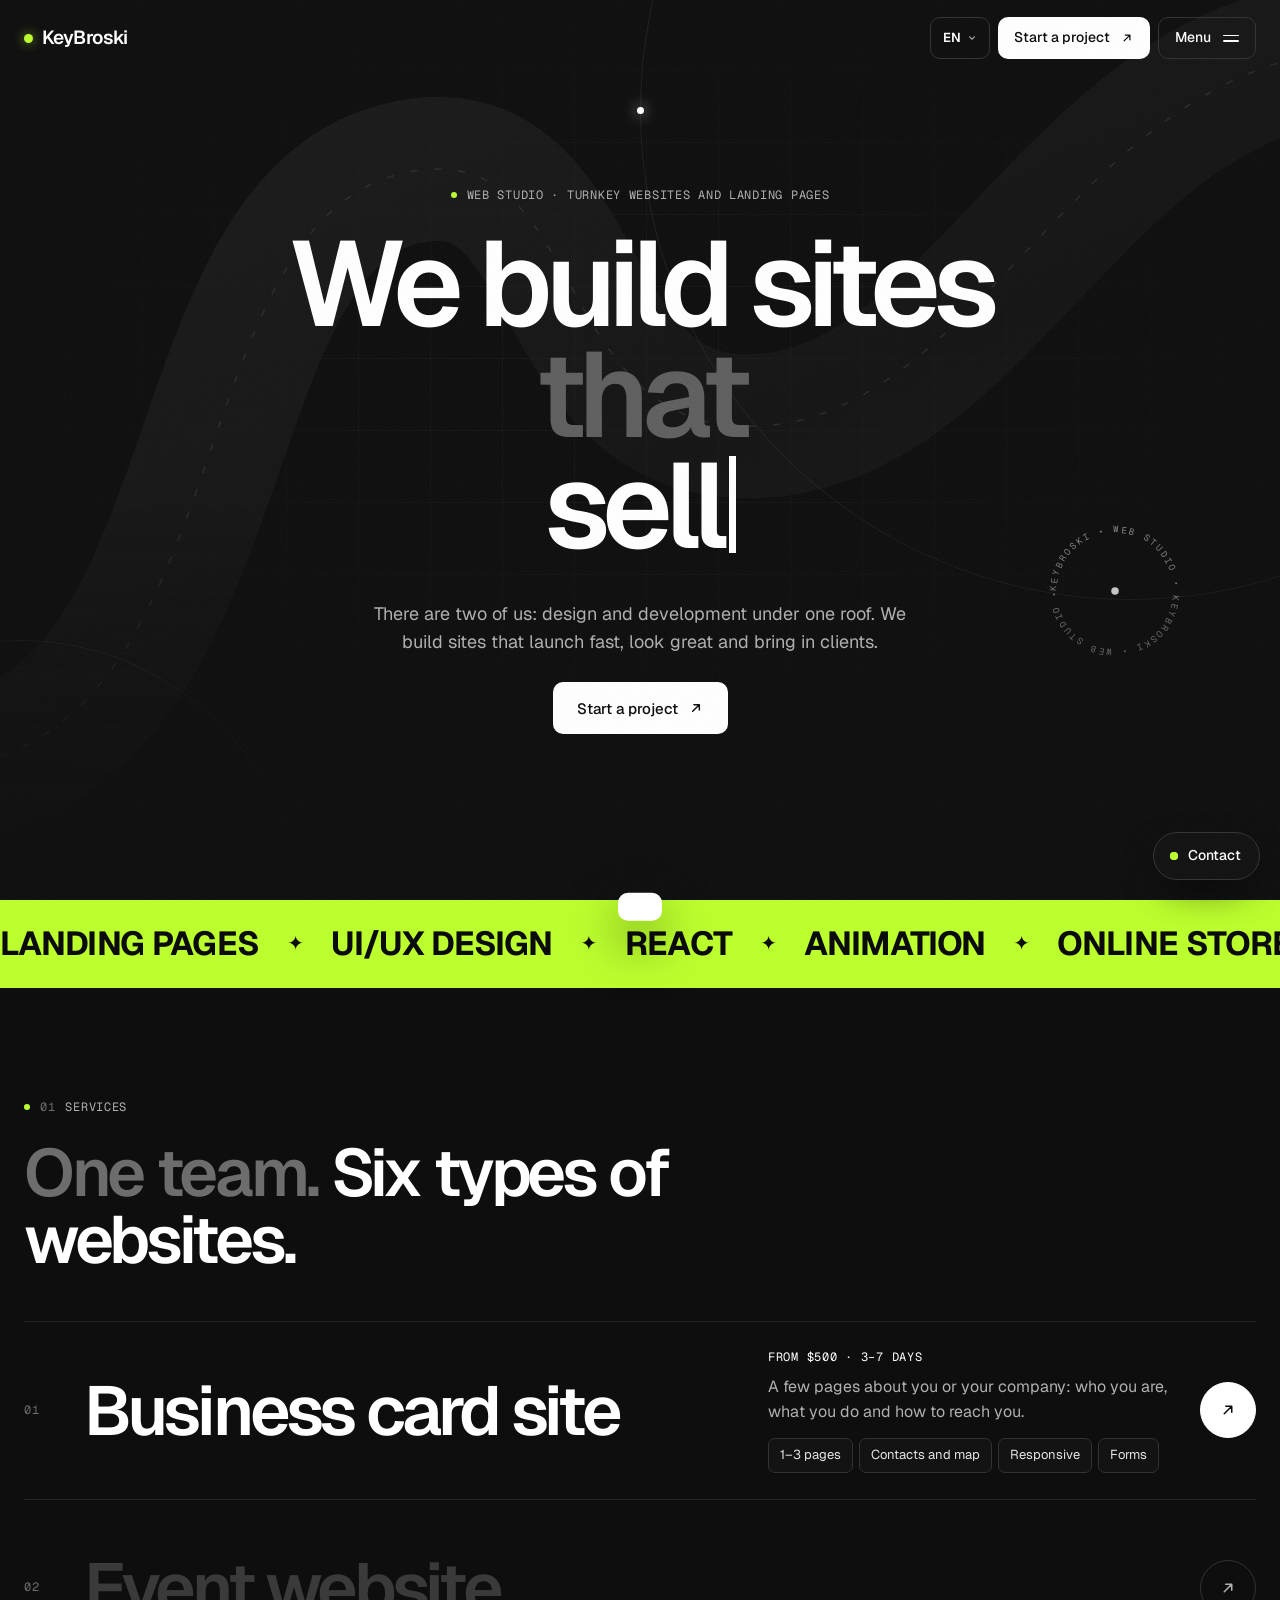
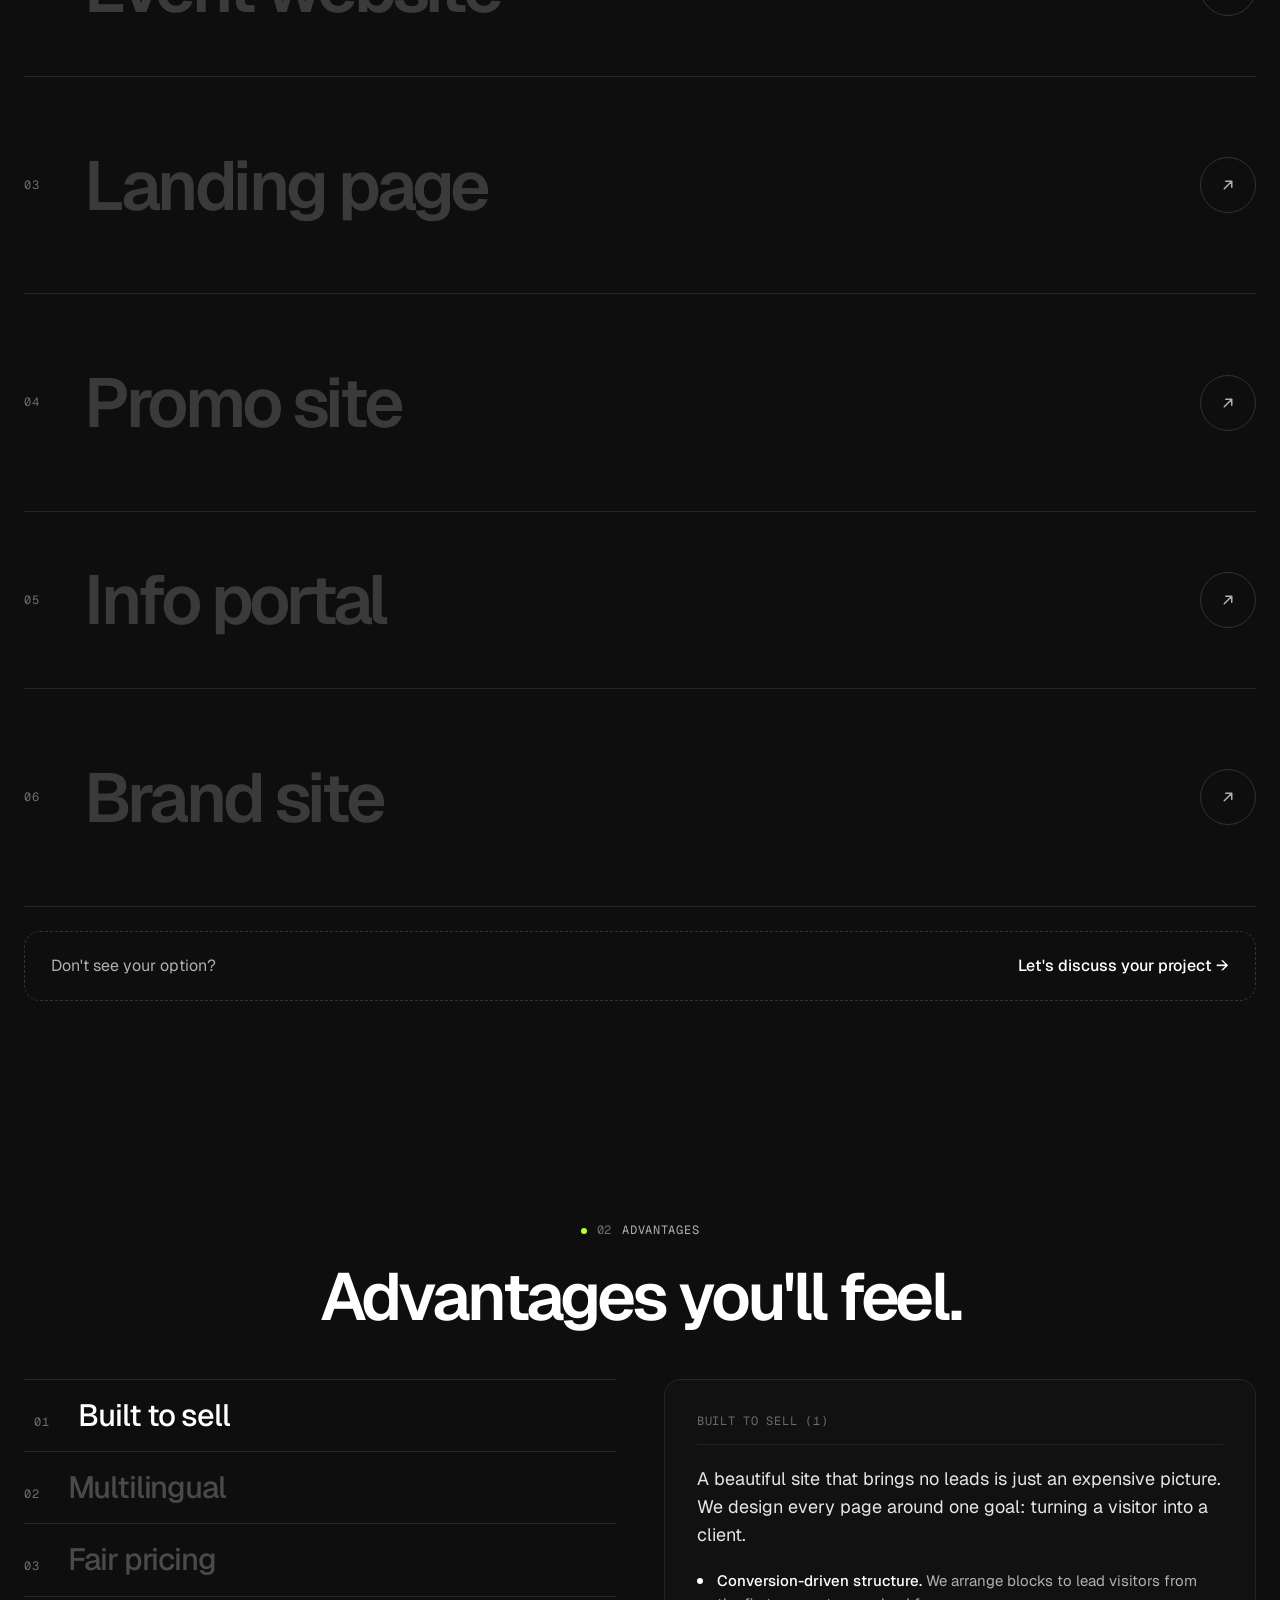
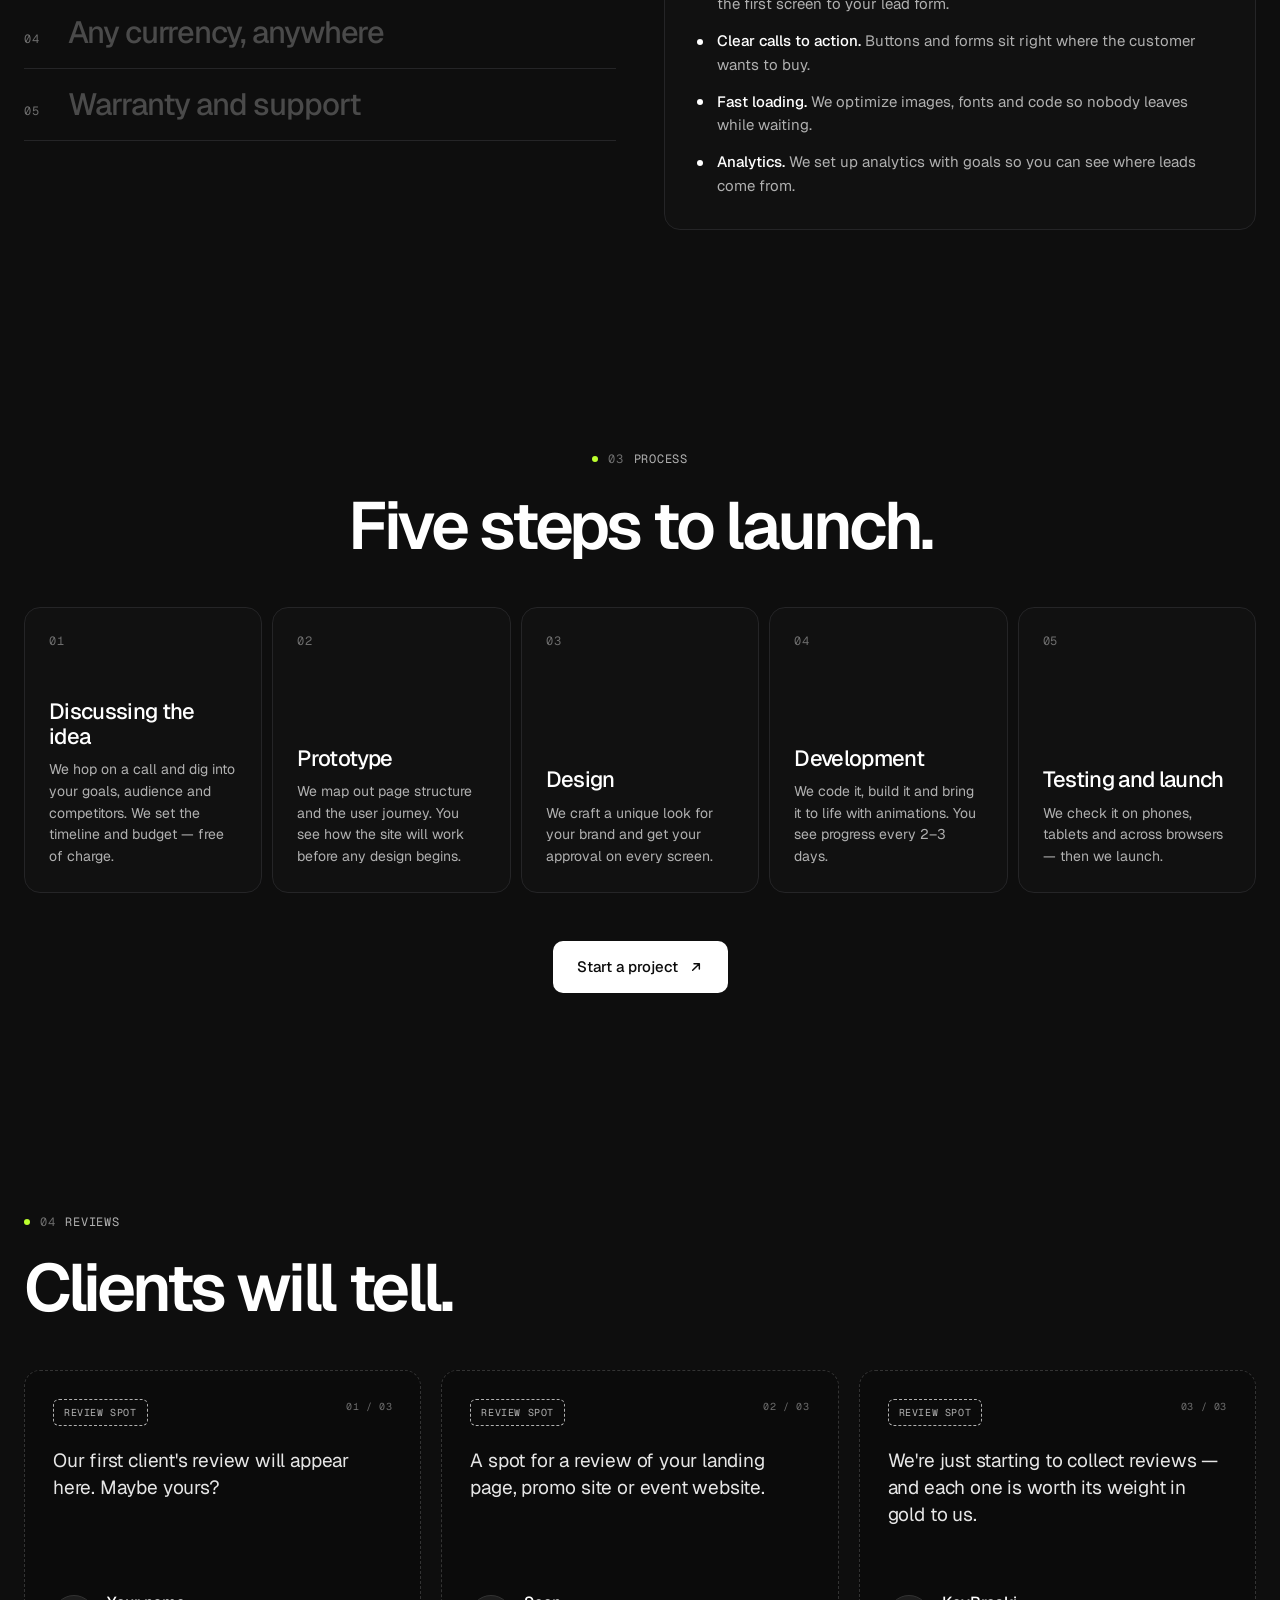
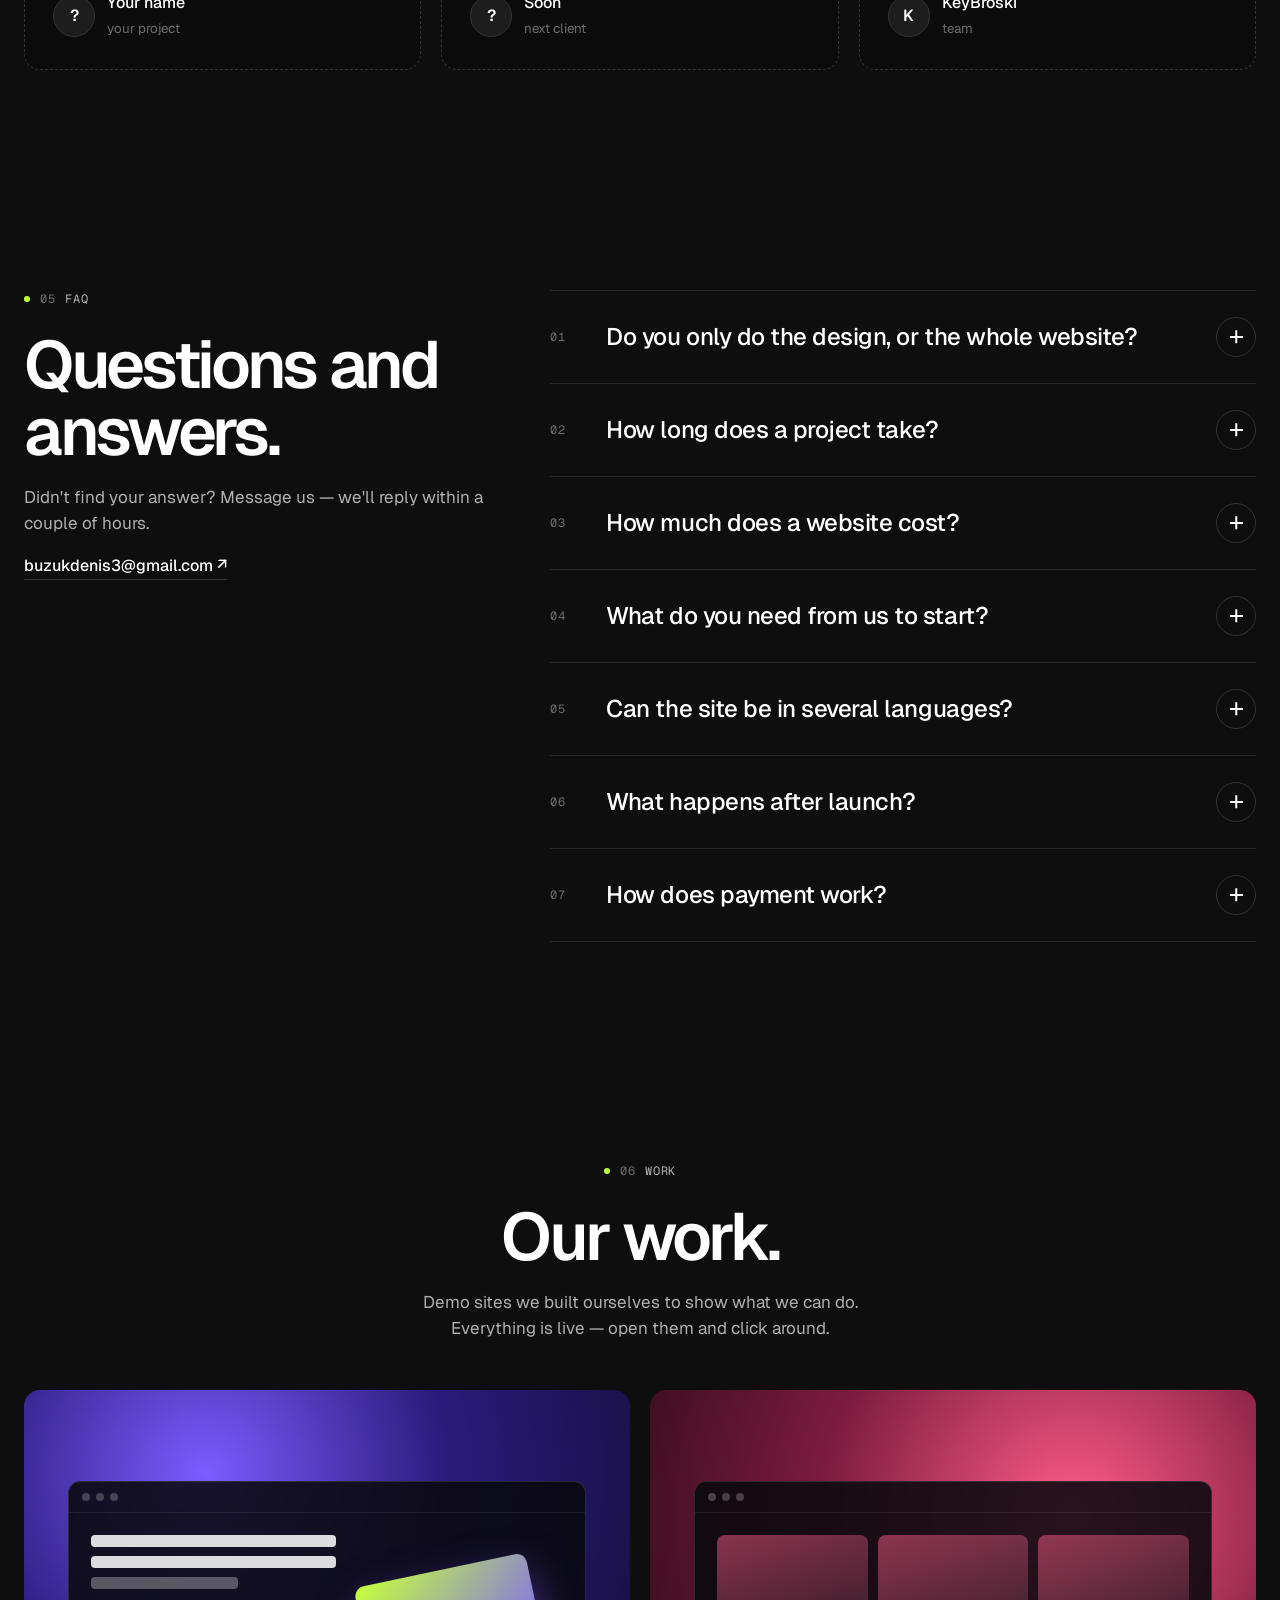
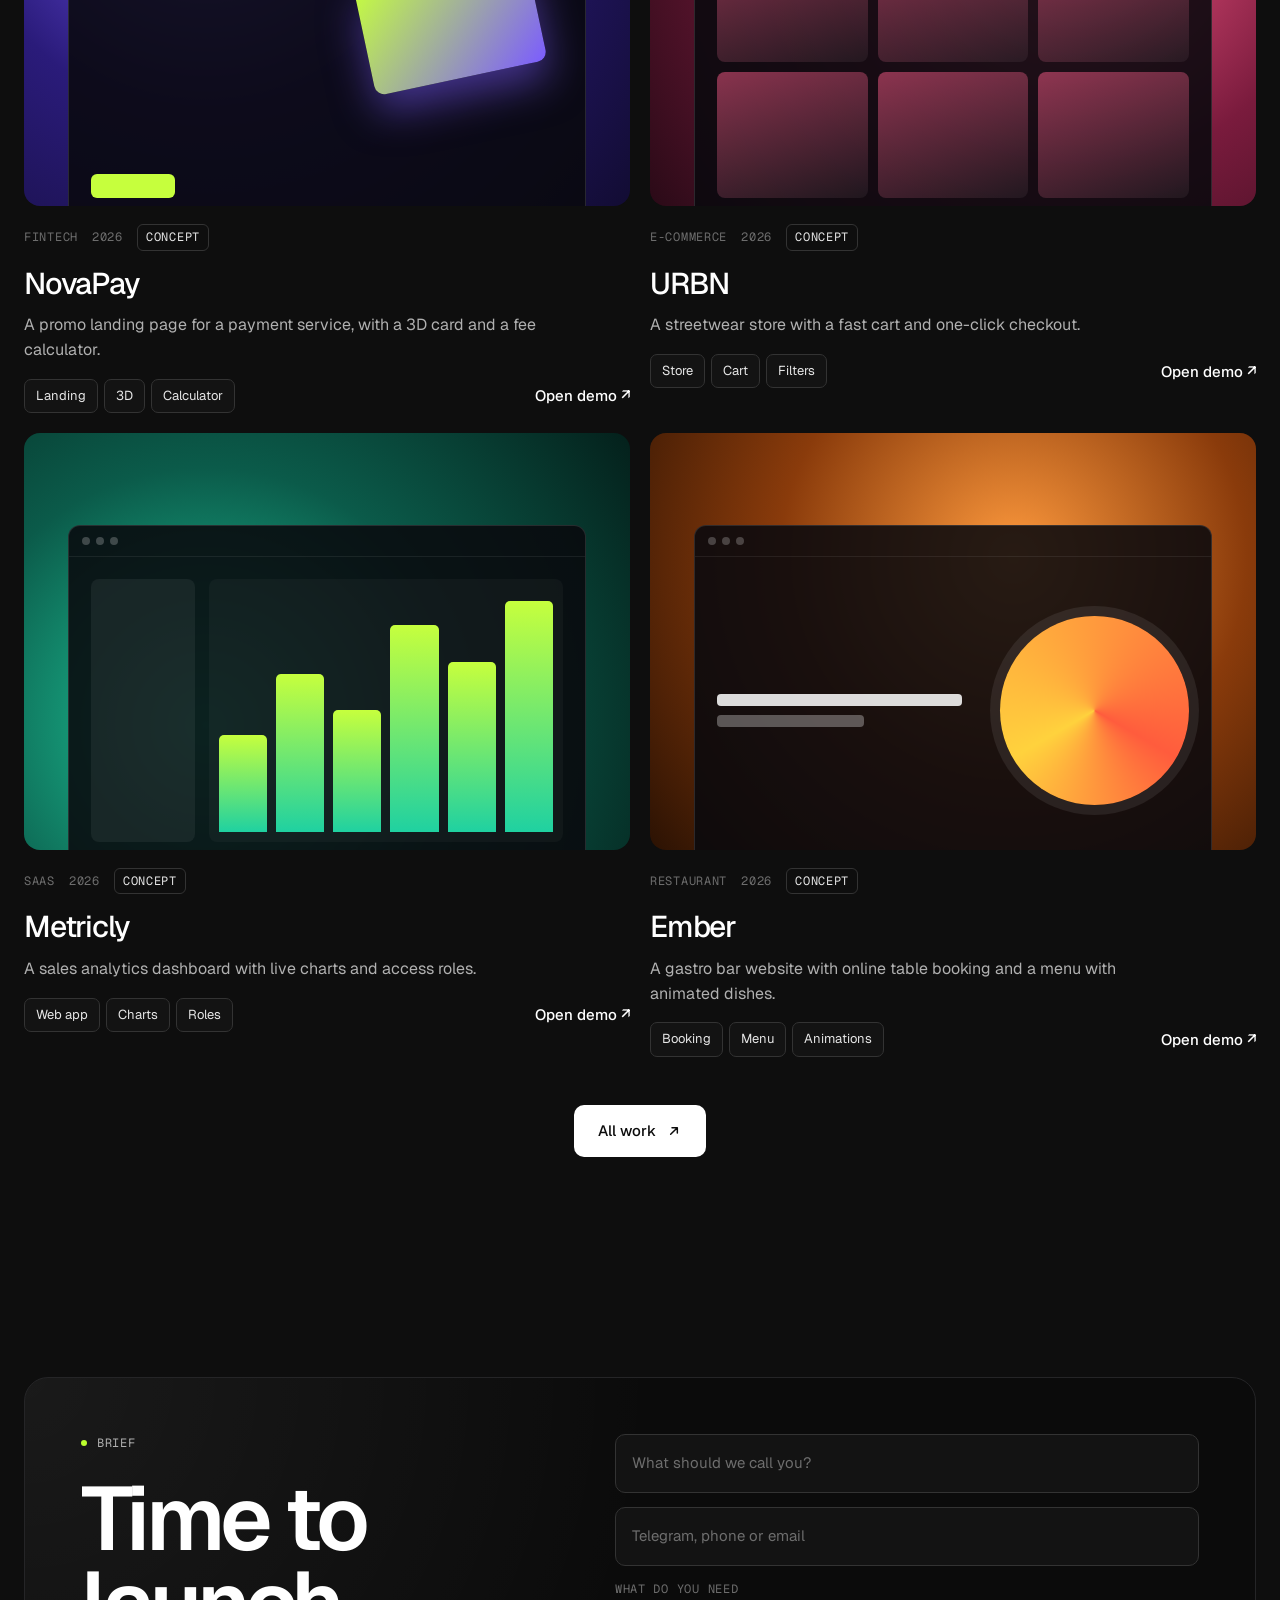
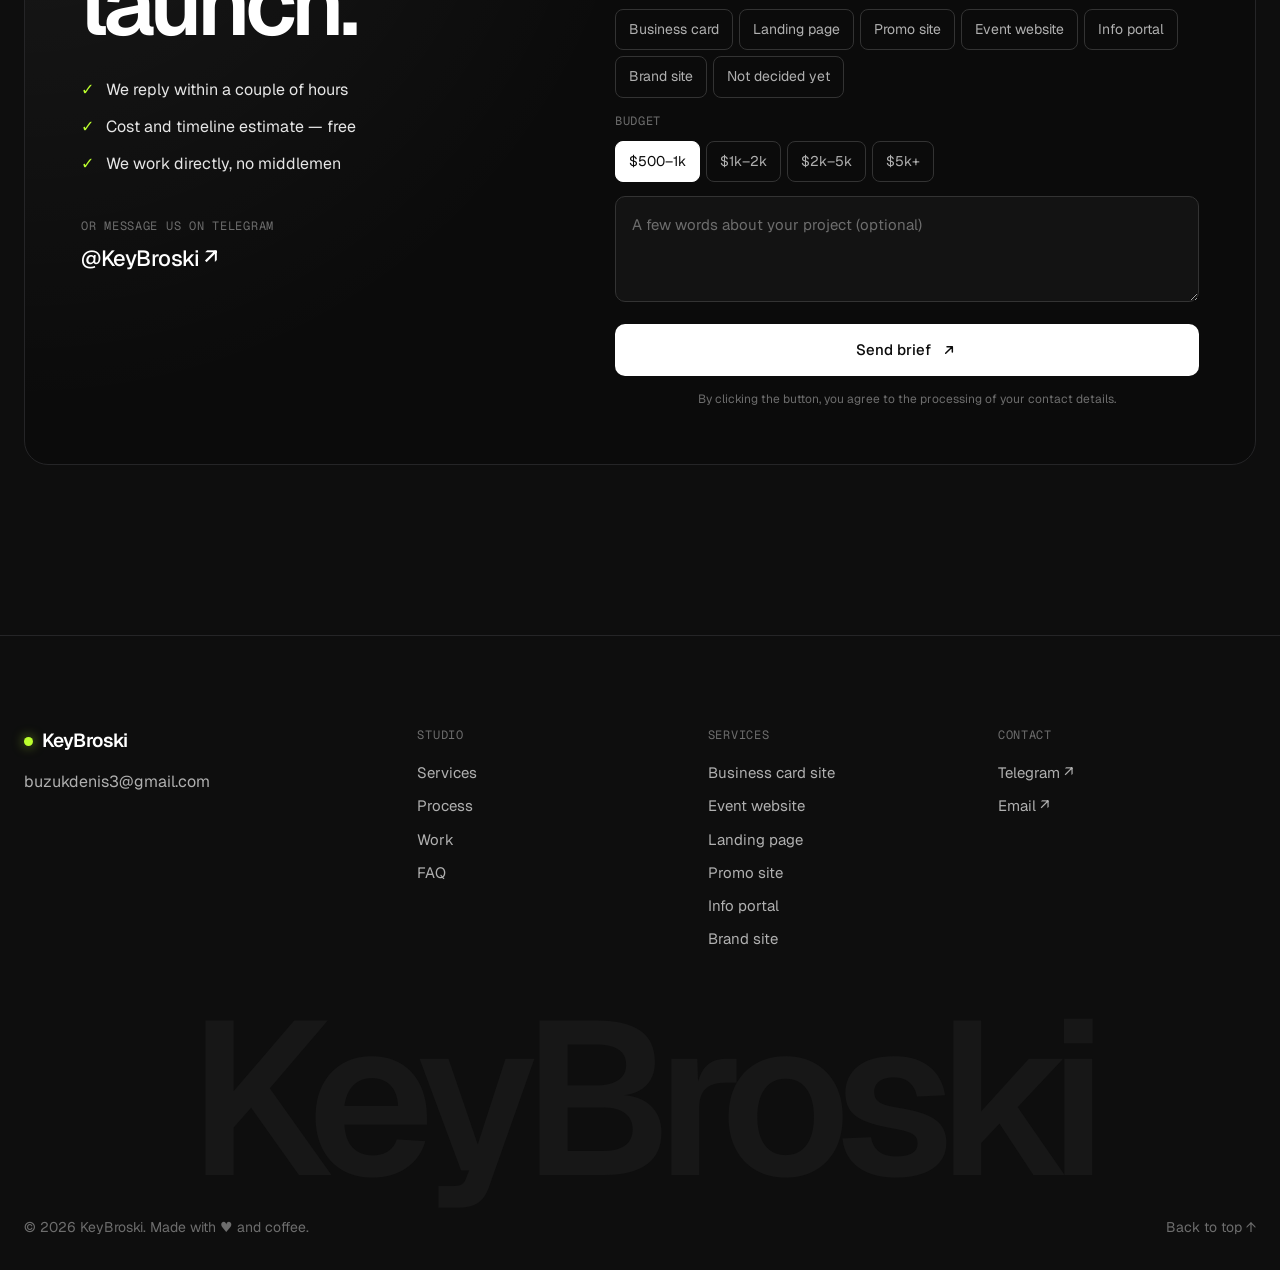
==== commit 6907b3b1: "v2: flat #0E0E0E background, straight lime ticker, webraw-style services rows with cursor preview Co" ====
--- a/v2/index.html
+++ b/v2/index.html
@@ -16,7 +16,7 @@
   <link rel="preload" as="style" href="https://fonts.googleapis.com/css2?family=Geist:wght@400;500;600;700&family=Geist+Mono:wght@400;500&display=swap" onload="this.onload=null;this.rel='stylesheet'">
   <noscript><link rel="stylesheet" href="https://fonts.googleapis.com/css2?family=Geist:wght@400;500;600;700&family=Geist+Mono:wght@400;500&display=swap"></noscript>
 
-  <link rel="stylesheet" href="css/style.css?v=19">
+  <link rel="stylesheet" href="css/style.css?v=22">
 </head>
 <body>
 
@@ -138,93 +138,108 @@
       </div>
     </section>
 
+    <!-- ===== Бегущая строка ===== -->
+    <div class="ticker" aria-hidden="true">
+      <div class="ticker__track">
+        <div class="ticker__group" data-i18n="marquee"><span>Лендинги</span><i>✦</i><span>UI/UX дизайн</span><i>✦</i><span>React</span><i>✦</i><span>Анимации</span><i>✦</i><span>Интернет-магазины</span><i>✦</i><span>Next.js</span><i>✦</i><span>SEO</span><i>✦</i><span>Адаптив</span><i>✦</i></div>
+        <div class="ticker__group" data-i18n="marquee"><span>Лендинги</span><i>✦</i><span>UI/UX дизайн</span><i>✦</i><span>React</span><i>✦</i><span>Анимации</span><i>✦</i><span>Интернет-магазины</span><i>✦</i><span>Next.js</span><i>✦</i><span>SEO</span><i>✦</i><span>Адаптив</span><i>✦</i></div>
+      </div>
+    </div>
+
     <!-- ===== Услуги ===== -->
     <section class="section" id="services">
       <div class="container">
-        <div class="head head--center">
+        <div class="head head--svc">
           <p class="mono eyebrow reveal"><span class="eyebrow__num">01</span><span data-i18n="services.tag">Услуги</span></p>
-          <h2 class="title reveal" data-i18n="services.title">Одна команда. Шесть видов сайтов.</h2>
-        </div>
-        <div class="acc reveal" id="servicesAcc">
-
-          <div class="acc__item">
-            <button type="button" class="acc__head" aria-expanded="false">
-              <span class="mono acc__num">01</span>
-              <span class="acc__title" data-i18n="sv1.t">Сайт-визитка</span>
-              <span class="acc__meta"><span data-i18n="sv1.price">от 500 $</span><span class="dim" data-i18n="sv1.time">3–7 дней</span></span>
-              <span class="acc__plus" aria-hidden="true"></span>
-            </button>
-            <div class="acc__body"><div class="acc__body-inner">
-              <p data-i18n="sv1.d">Пара страниц о вас или компании: кто вы, чем занимаетесь и как связаться.</p>
-              <div class="acc__row"><div class="tags" data-i18n-tags="sv1.tags"><span>1–3 страницы</span><span>Контакты и карта</span><span>Адаптив</span><span>Формы</span></div>
-              <button type="button" class="btn btn--white btn--sm acc__order" data-modal="brief" data-service="s1"><span data-i18n="services.order">Заказать</span> ↗</button></div>
+          <h2 class="title reveal" data-i18n="services.title"><span class="dim">Одна команда.</span> Шесть видов сайтов.</h2>
+        </div>
+        <div class="srows reveal" id="srows">
+
+          <div class="srow is-active" data-srow="1">
+            <button type="button" class="srow__head" aria-expanded="true">
+              <span class="mono srow__num">01</span>
+              <span class="srow__title" data-i18n="sv1.t">Сайт-визитка</span>
+            </button>
+            <div class="srow__body"><div class="srow__body-in">
+              <p class="mono srow__meta"><span data-i18n="sv1.price">от 500 $</span> · <span data-i18n="sv1.time">3–7 дней</span></p>
+              <p class="srow__text" data-i18n="sv1.d">Пара страниц о вас или компании: кто вы, чем занимаетесь и как связаться.</p>
+              <div class="tags" data-i18n-tags="sv1.tags"><span>1–3 страницы</span><span>Контакты и карта</span><span>Адаптив</span><span>Формы</span></div>
             </div></div>
-          </div>
-          <div class="acc__item">
-            <button type="button" class="acc__head" aria-expanded="false">
-              <span class="mono acc__num">02</span>
-              <span class="acc__title" data-i18n="sv2.t">Сайт мероприятия</span>
-              <span class="acc__meta"><span data-i18n="sv2.price">от 500 $</span><span class="dim" data-i18n="sv2.time">7–10 дней</span></span>
-              <span class="acc__plus" aria-hidden="true"></span>
-            </button>
-            <div class="acc__body"><div class="acc__body-inner">
-              <p data-i18n="sv2.d">Конференция, фестиваль или концерт: программа, спикеры, регистрация и продажа билетов.</p>
-              <div class="acc__row"><div class="tags" data-i18n-tags="sv2.tags"><span>Программа</span><span>Спикеры</span><span>Регистрация</span><span>Билеты</span></div>
-              <button type="button" class="btn btn--white btn--sm acc__order" data-modal="brief" data-service="s4"><span data-i18n="services.order">Заказать</span> ↗</button></div>
+            <button type="button" class="srow__btn" data-modal="brief" data-service="s1" data-i18n-aria="services.order" aria-label="Заказать">
+              <svg width="18" height="18" viewBox="0 0 24 24" fill="none" aria-hidden="true"><path d="M7 17 17 7M9 7h8v8" stroke="currentColor" stroke-width="2" stroke-linecap="round" stroke-linejoin="round"/></svg>
+            </button>
+          </div>
+          <div class="srow" data-srow="2">
+            <button type="button" class="srow__head" aria-expanded="false">
+              <span class="mono srow__num">02</span>
+              <span class="srow__title" data-i18n="sv2.t">Сайт мероприятия</span>
+            </button>
+            <div class="srow__body"><div class="srow__body-in">
+              <p class="mono srow__meta"><span data-i18n="sv2.price">от 500 $</span> · <span data-i18n="sv2.time">7–10 дней</span></p>
+              <p class="srow__text" data-i18n="sv2.d">Конференция, фестиваль или концерт: программа, спикеры, регистрация и продажа билетов.</p>
+              <div class="tags" data-i18n-tags="sv2.tags"><span>Программа</span><span>Спикеры</span><span>Регистрация</span><span>Билеты</span></div>
             </div></div>
-          </div>
-          <div class="acc__item">
-            <button type="button" class="acc__head" aria-expanded="false">
-              <span class="mono acc__num">03</span>
-              <span class="acc__title" data-i18n="sv3.t">Лендинг</span>
-              <span class="acc__meta"><span data-i18n="sv3.price">от 500 $</span><span class="dim" data-i18n="sv3.time">5–10 дней</span></span>
-              <span class="acc__plus" aria-hidden="true"></span>
-            </button>
-            <div class="acc__body"><div class="acc__body-inner">
-              <p data-i18n="sv3.d">Одна продающая страница под продукт или рекламную кампанию.</p>
-              <div class="acc__row"><div class="tags" data-i18n-tags="sv3.tags"><span>Продающая структура</span><span>Формы заявок</span><span>Аналитика</span><span>Анимации</span></div>
-              <button type="button" class="btn btn--white btn--sm acc__order" data-modal="brief" data-service="s2"><span data-i18n="services.order">Заказать</span> ↗</button></div>
+            <button type="button" class="srow__btn" data-modal="brief" data-service="s4" data-i18n-aria="services.order" aria-label="Заказать">
+              <svg width="18" height="18" viewBox="0 0 24 24" fill="none" aria-hidden="true"><path d="M7 17 17 7M9 7h8v8" stroke="currentColor" stroke-width="2" stroke-linecap="round" stroke-linejoin="round"/></svg>
+            </button>
+          </div>
+          <div class="srow" data-srow="3">
+            <button type="button" class="srow__head" aria-expanded="false">
+              <span class="mono srow__num">03</span>
+              <span class="srow__title" data-i18n="sv3.t">Лендинг</span>
+            </button>
+            <div class="srow__body"><div class="srow__body-in">
+              <p class="mono srow__meta"><span data-i18n="sv3.price">от 500 $</span> · <span data-i18n="sv3.time">5–10 дней</span></p>
+              <p class="srow__text" data-i18n="sv3.d">Одна продающая страница под продукт или рекламную кампанию.</p>
+              <div class="tags" data-i18n-tags="sv3.tags"><span>Продающая структура</span><span>Формы заявок</span><span>Аналитика</span><span>Анимации</span></div>
             </div></div>
-          </div>
-          <div class="acc__item">
-            <button type="button" class="acc__head" aria-expanded="false">
-              <span class="mono acc__num">04</span>
-              <span class="acc__title" data-i18n="sv4.t">Промо-сайт</span>
-              <span class="acc__meta"><span data-i18n="sv4.price">от 500 $</span><span class="dim" data-i18n="sv4.time">7–14 дней</span></span>
-              <span class="acc__plus" aria-hidden="true"></span>
-            </button>
-            <div class="acc__body"><div class="acc__body-inner">
-              <p data-i18n="sv4.d">Яркий сайт под запуск продукта или акцию — с анимациями и вау-эффектом.</p>
-              <div class="acc__row"><div class="tags" data-i18n-tags="sv4.tags"><span>Скролл-анимации</span><span>3D-эффекты</span><span>Запуск продукта</span><span>Акции</span></div>
-              <button type="button" class="btn btn--white btn--sm acc__order" data-modal="brief" data-service="s3"><span data-i18n="services.order">Заказать</span> ↗</button></div>
+            <button type="button" class="srow__btn" data-modal="brief" data-service="s2" data-i18n-aria="services.order" aria-label="Заказать">
+              <svg width="18" height="18" viewBox="0 0 24 24" fill="none" aria-hidden="true"><path d="M7 17 17 7M9 7h8v8" stroke="currentColor" stroke-width="2" stroke-linecap="round" stroke-linejoin="round"/></svg>
+            </button>
+          </div>
+          <div class="srow" data-srow="4">
+            <button type="button" class="srow__head" aria-expanded="false">
+              <span class="mono srow__num">04</span>
+              <span class="srow__title" data-i18n="sv4.t">Промо-сайт</span>
+            </button>
+            <div class="srow__body"><div class="srow__body-in">
+              <p class="mono srow__meta"><span data-i18n="sv4.price">от 500 $</span> · <span data-i18n="sv4.time">7–14 дней</span></p>
+              <p class="srow__text" data-i18n="sv4.d">Яркий сайт под запуск продукта или акцию — с анимациями и вау-эффектом.</p>
+              <div class="tags" data-i18n-tags="sv4.tags"><span>Скролл-анимации</span><span>3D-эффекты</span><span>Запуск продукта</span><span>Акции</span></div>
             </div></div>
-          </div>
-          <div class="acc__item">
-            <button type="button" class="acc__head" aria-expanded="false">
-              <span class="mono acc__num">05</span>
-              <span class="acc__title" data-i18n="sv5.t">Инфо-портал</span>
-              <span class="acc__meta"><span data-i18n="sv5.price">от 500 $</span><span class="dim" data-i18n="sv5.time">20–30 дней</span></span>
-              <span class="acc__plus" aria-hidden="true"></span>
-            </button>
-            <div class="acc__body"><div class="acc__body-inner">
-              <p data-i18n="sv5.d">Сайт с большим объёмом контента: статьи, рубрики, каталоги и поиск.</p>
-              <div class="acc__row"><div class="tags" data-i18n-tags="sv5.tags"><span>Статьи</span><span>Рубрики</span><span>Поиск</span><span>Админка</span></div>
-              <button type="button" class="btn btn--white btn--sm acc__order" data-modal="brief" data-service="s5"><span data-i18n="services.order">Заказать</span> ↗</button></div>
+            <button type="button" class="srow__btn" data-modal="brief" data-service="s3" data-i18n-aria="services.order" aria-label="Заказать">
+              <svg width="18" height="18" viewBox="0 0 24 24" fill="none" aria-hidden="true"><path d="M7 17 17 7M9 7h8v8" stroke="currentColor" stroke-width="2" stroke-linecap="round" stroke-linejoin="round"/></svg>
+            </button>
+          </div>
+          <div class="srow" data-srow="5">
+            <button type="button" class="srow__head" aria-expanded="false">
+              <span class="mono srow__num">05</span>
+              <span class="srow__title" data-i18n="sv5.t">Инфо-портал</span>
+            </button>
+            <div class="srow__body"><div class="srow__body-in">
+              <p class="mono srow__meta"><span data-i18n="sv5.price">от 500 $</span> · <span data-i18n="sv5.time">20–30 дней</span></p>
+              <p class="srow__text" data-i18n="sv5.d">Сайт с большим объёмом контента: статьи, рубрики, каталоги и поиск.</p>
+              <div class="tags" data-i18n-tags="sv5.tags"><span>Статьи</span><span>Рубрики</span><span>Поиск</span><span>Админка</span></div>
             </div></div>
-          </div>
-          <div class="acc__item">
-            <button type="button" class="acc__head" aria-expanded="false">
-              <span class="mono acc__num">06</span>
-              <span class="acc__title" data-i18n="sv6.t">Имиджевый сайт</span>
-              <span class="acc__meta"><span data-i18n="sv6.price">от 500 $</span><span class="dim" data-i18n="sv6.time">14–20 дней</span></span>
-              <span class="acc__plus" aria-hidden="true"></span>
-            </button>
-            <div class="acc__body"><div class="acc__body-inner">
-              <p data-i18n="sv6.d">Создаёт образ бренда: атмосфера, история и эстетика вашей компании.</p>
-              <div class="acc__row"><div class="tags" data-i18n-tags="sv6.tags"><span>История бренда</span><span>Атмосфера</span><span>Фото и видео</span><span>Анимации</span></div>
-              <button type="button" class="btn btn--white btn--sm acc__order" data-modal="brief" data-service="s6"><span data-i18n="services.order">Заказать</span> ↗</button></div>
+            <button type="button" class="srow__btn" data-modal="brief" data-service="s5" data-i18n-aria="services.order" aria-label="Заказать">
+              <svg width="18" height="18" viewBox="0 0 24 24" fill="none" aria-hidden="true"><path d="M7 17 17 7M9 7h8v8" stroke="currentColor" stroke-width="2" stroke-linecap="round" stroke-linejoin="round"/></svg>
+            </button>
+          </div>
+          <div class="srow" data-srow="6">
+            <button type="button" class="srow__head" aria-expanded="false">
+              <span class="mono srow__num">06</span>
+              <span class="srow__title" data-i18n="sv6.t">Имиджевый сайт</span>
+            </button>
+            <div class="srow__body"><div class="srow__body-in">
+              <p class="mono srow__meta"><span data-i18n="sv6.price">от 500 $</span> · <span data-i18n="sv6.time">14–20 дней</span></p>
+              <p class="srow__text" data-i18n="sv6.d">Создаёт образ бренда: атмосфера, история и эстетика вашей компании.</p>
+              <div class="tags" data-i18n-tags="sv6.tags"><span>История бренда</span><span>Атмосфера</span><span>Фото и видео</span><span>Анимации</span></div>
             </div></div>
-          </div>
+            <button type="button" class="srow__btn" data-modal="brief" data-service="s6" data-i18n-aria="services.order" aria-label="Заказать">
+              <svg width="18" height="18" viewBox="0 0 24 24" fill="none" aria-hidden="true"><path d="M7 17 17 7M9 7h8v8" stroke="currentColor" stroke-width="2" stroke-linecap="round" stroke-linejoin="round"/></svg>
+            </button>
+          </div>
+          <div class="spreview" id="spreview" aria-hidden="true"><div class="spreview__card"></div><span class="spreview__pill" data-i18n="services.order">Заказать</span></div>
         </div>
         <a href="#brief" data-modal="brief" class="more-row reveal">
           <span data-i18n="services.more">Не нашли свой вариант?</span>
@@ -614,7 +629,7 @@
 
   <div class="toast" id="toast" role="status" aria-live="polite"></div>
 
-  <script defer src="js/i18n.js?v=19"></script>
-  <script defer src="js/main.js?v=19"></script>
+  <script defer src="js/i18n.js?v=22"></script>
+  <script defer src="js/main.js?v=22"></script>
 </body>
 </html>
--- a/v2/css/style.css
+++ b/v2/css/style.css
@@ -1078,3 +1078,164 @@
   .hero__title { width: 100%; }
   .badge { top: auto; bottom: 26%; right: 7%; }
 }
+
+/* =========================================================
+   1. Фон ровно #0E0E0E
+   ========================================================= */
+.bg { background: #0e0e0e; }
+.bg__blob, .bg__vignette { display: none; }
+
+/* =========================================================
+   2. Бегущая строка — прямая лаймовая полоса
+   ========================================================= */
+.ticker {
+  position: relative;
+  z-index: 2;
+  overflow: hidden;
+  padding: 18px 0;
+  background: var(--accent);
+  color: #0b0b0b;
+}
+.ticker__track { display: flex; width: max-content; animation: ticker 32s linear infinite; }
+.ticker:hover .ticker__track { animation-play-state: paused; }
+.ticker__group {
+  display: flex;
+  align-items: center;
+  gap: 28px;
+  padding-right: 28px;
+  font-size: clamp(20px, 2.6vw, 34px);
+  font-weight: 700;
+  letter-spacing: -0.02em;
+  text-transform: uppercase;
+  white-space: nowrap;
+}
+.ticker__group i { font-style: normal; font-size: 0.6em; }
+@keyframes ticker { to { transform: translateX(-50%); } }
+.ticker + .section { padding-top: 110px; }
+
+/* =========================================================
+   3. Услуги как у webraw: строки с огромными названиями
+   ========================================================= */
+.head--svc .title { max-width: 760px; }
+.title .dim { color: var(--dim); }
+
+.srows { position: relative; border-top: 1px solid var(--line); }
+
+.srow {
+  position: relative;
+  display: grid;
+  grid-template-columns: minmax(0, 1fr) minmax(0, 400px) 56px;
+  align-items: center;
+  gap: 32px;
+  padding: 26px 0;
+  border-bottom: 1px solid var(--line);
+}
+
+.srow__head { display: flex; align-items: baseline; gap: 36px; min-width: 0; text-align: left; }
+.srow__num { color: var(--dim); min-width: 24px; }
+.srow__title {
+  font-size: clamp(44px, 7.6vw, 116px);
+  font-weight: 600;
+  line-height: 1;
+  letter-spacing: -0.055em;
+  color: #3a3a3a;
+  white-space: nowrap;
+  transition: color 0.35s, transform 0.5s var(--ease);
+}
+.srow.is-active .srow__title { color: var(--text); }
+.srow__head:hover .srow__title { color: var(--muted); }
+.srow.is-active .srow__head:hover .srow__title { color: var(--text); }
+
+.srow__body { opacity: 0; transform: translateY(8px); transition: opacity 0.35s, transform 0.45s var(--ease); pointer-events: none; }
+.srow.is-active .srow__body { opacity: 1; transform: none; pointer-events: auto; }
+.srow__meta { color: var(--text); margin-bottom: 8px; }
+.srow__text { color: var(--muted); font-size: 16px; margin-bottom: 14px; }
+
+.srow__btn {
+  display: grid;
+  place-items: center;
+  width: 56px;
+  height: 56px;
+  border-radius: 50%;
+  border: 1px solid var(--line-2);
+  color: var(--muted);
+  transition: background 0.3s, color 0.3s, border-color 0.3s, transform 0.4s var(--ease);
+}
+.srow.is-active .srow__btn { background: var(--text); color: #0b0b0b; border-color: var(--text); }
+.srow__btn:hover { transform: rotate(45deg); }
+
+/* карточка-превью, плавает за курсором (как у webraw) */
+.spreview {
+  position: absolute;
+  top: 0;
+  left: 0;
+  z-index: 3;
+  width: 300px;
+  pointer-events: none;
+  opacity: 0;
+  transition: opacity 0.3s;
+  will-change: transform;
+}
+.srows.is-hover .spreview { opacity: 1; }
+.spreview__card {
+  aspect-ratio: 16 / 11;
+  border-radius: 16px;
+  border: 1px solid rgba(255, 255, 255, 0.14);
+  box-shadow: 0 30px 70px -20px rgba(0, 0, 0, 0.9);
+  transform: rotate(-8deg);
+  background: var(--pv, #222);
+  position: relative;
+  overflow: hidden;
+  transition: background 0.35s;
+}
+.spreview__card::before {        /* окно «браузера» внутри карточки */
+  content: "";
+  position: absolute;
+  inset: 14% 10% 0;
+  border-radius: 10px 10px 0 0;
+  background:
+    linear-gradient(rgba(255, 255, 255, 0.85), rgba(255, 255, 255, 0.85)) 12% 22% / 46% 7px no-repeat,
+    linear-gradient(rgba(255, 255, 255, 0.35), rgba(255, 255, 255, 0.35)) 12% 32% / 30% 7px no-repeat,
+    linear-gradient(var(--accent), var(--accent)) 12% 80% / 26% 14px no-repeat,
+    rgba(10, 10, 14, 0.85);
+  border: 1px solid rgba(255, 255, 255, 0.12);
+  border-bottom: 0;
+}
+.spreview__pill {
+  position: absolute;
+  right: -10px;
+  bottom: -14px;
+  padding: 9px 16px;
+  border-radius: 100px;
+  background: var(--text);
+  color: #0b0b0b;
+  font-size: 14px;
+  font-weight: 500;
+  box-shadow: 0 10px 30px rgba(0, 0, 0, 0.5);
+}
+
+@media (max-width: 1100px) {
+  .srow { grid-template-columns: minmax(0, 1fr) 48px; gap: 16px; }
+  .srow__body { grid-column: 1 / -1; grid-row: 2; display: none; padding-left: 60px; }
+  .srow.is-active .srow__body { display: block; }
+  .srow__btn { grid-column: 2; grid-row: 1; width: 48px; height: 48px; }
+  .spreview { display: none; }
+}
+
+@media (max-width: 640px) {
+  .srow { padding: 18px 0; }
+  .srow__head { gap: 16px; }
+  .srow__title { font-size: clamp(30px, 9vw, 44px); white-space: normal; }
+  .srow__body { padding-left: 40px; }
+  .ticker { padding: 13px 0; }
+  .ticker + .section { padding-top: 80px; }
+}
+
+@media (prefers-reduced-motion: reduce) {
+  .ticker__track { animation: none; }
+}
+
+/* длинные названия («Сайт мероприятия», «Portal informativo») не залезают в колонку с описанием */
+.srow__title { font-size: clamp(38px, 5.4vw, 88px); white-space: normal; overflow-wrap: anywhere; }
+.srow__head { align-items: center; }
+@media (max-width: 640px) { .srow__title { font-size: clamp(28px, 8.4vw, 40px); } }
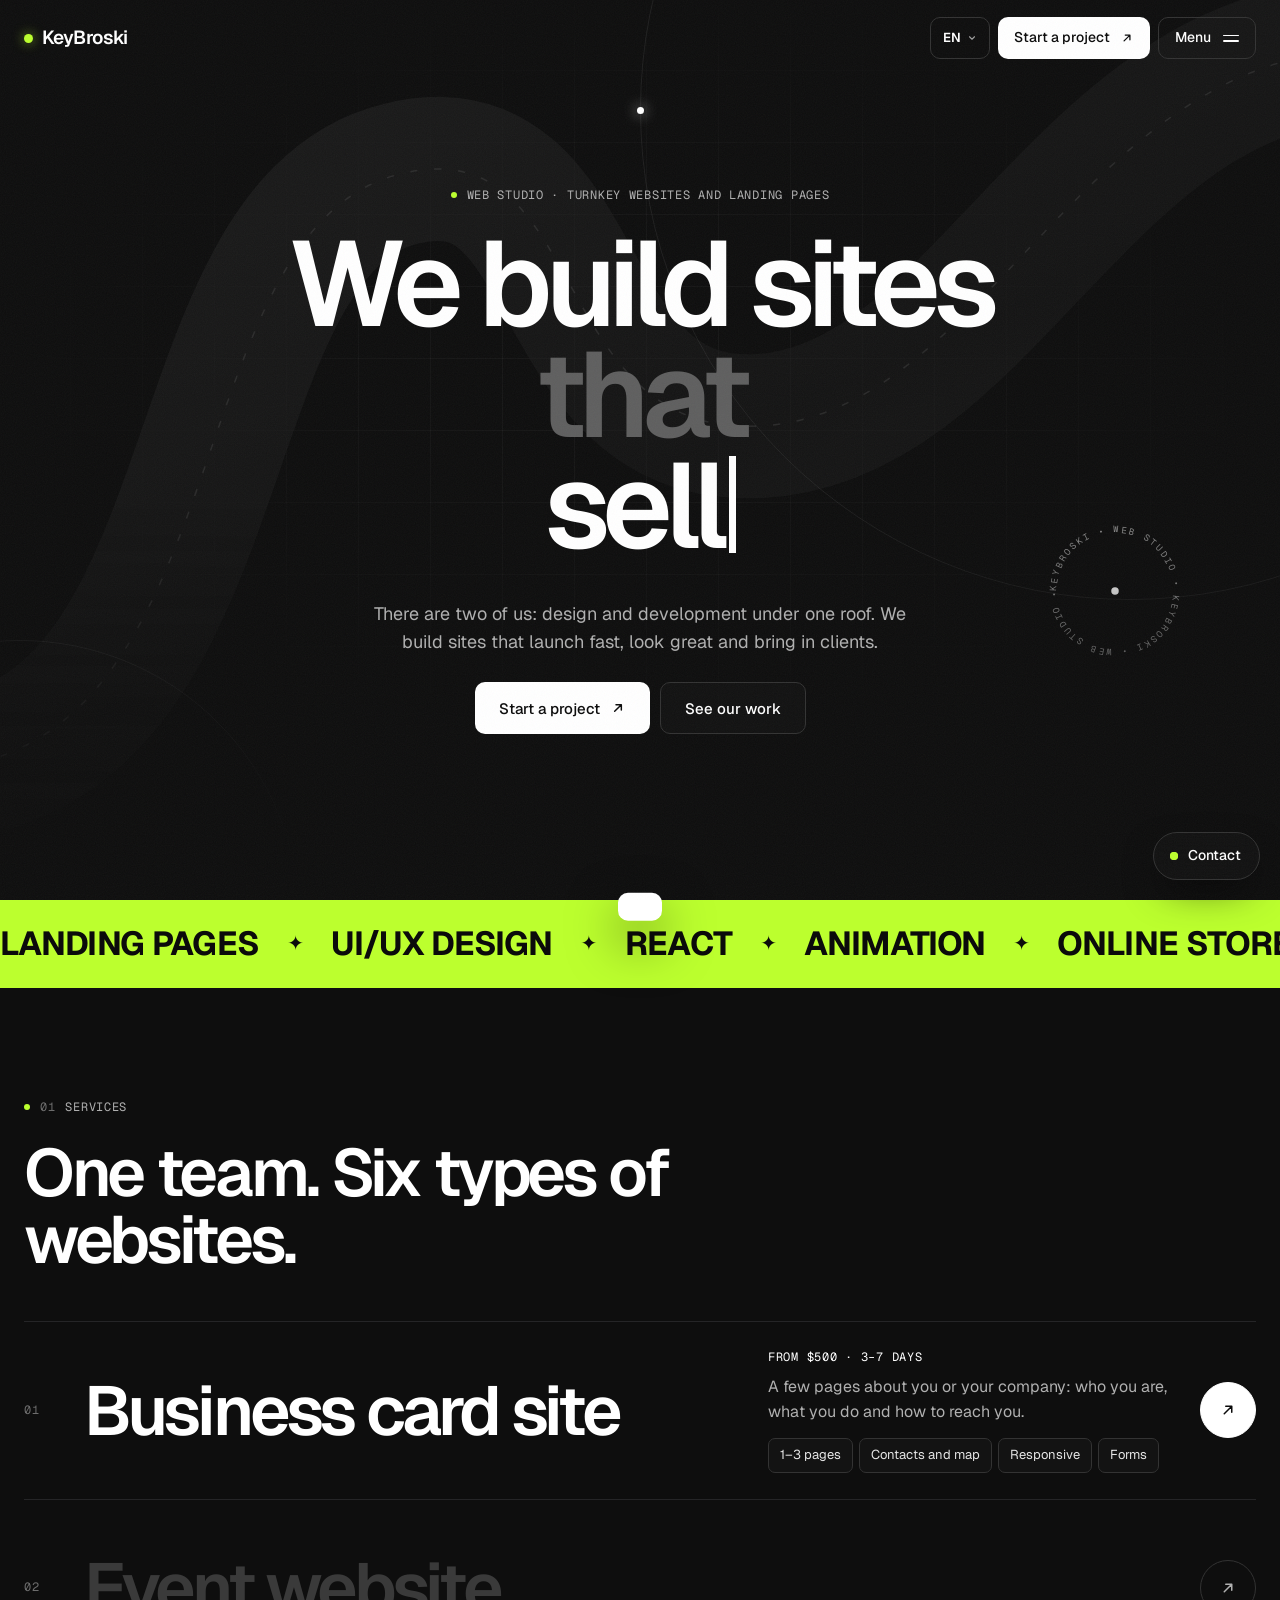
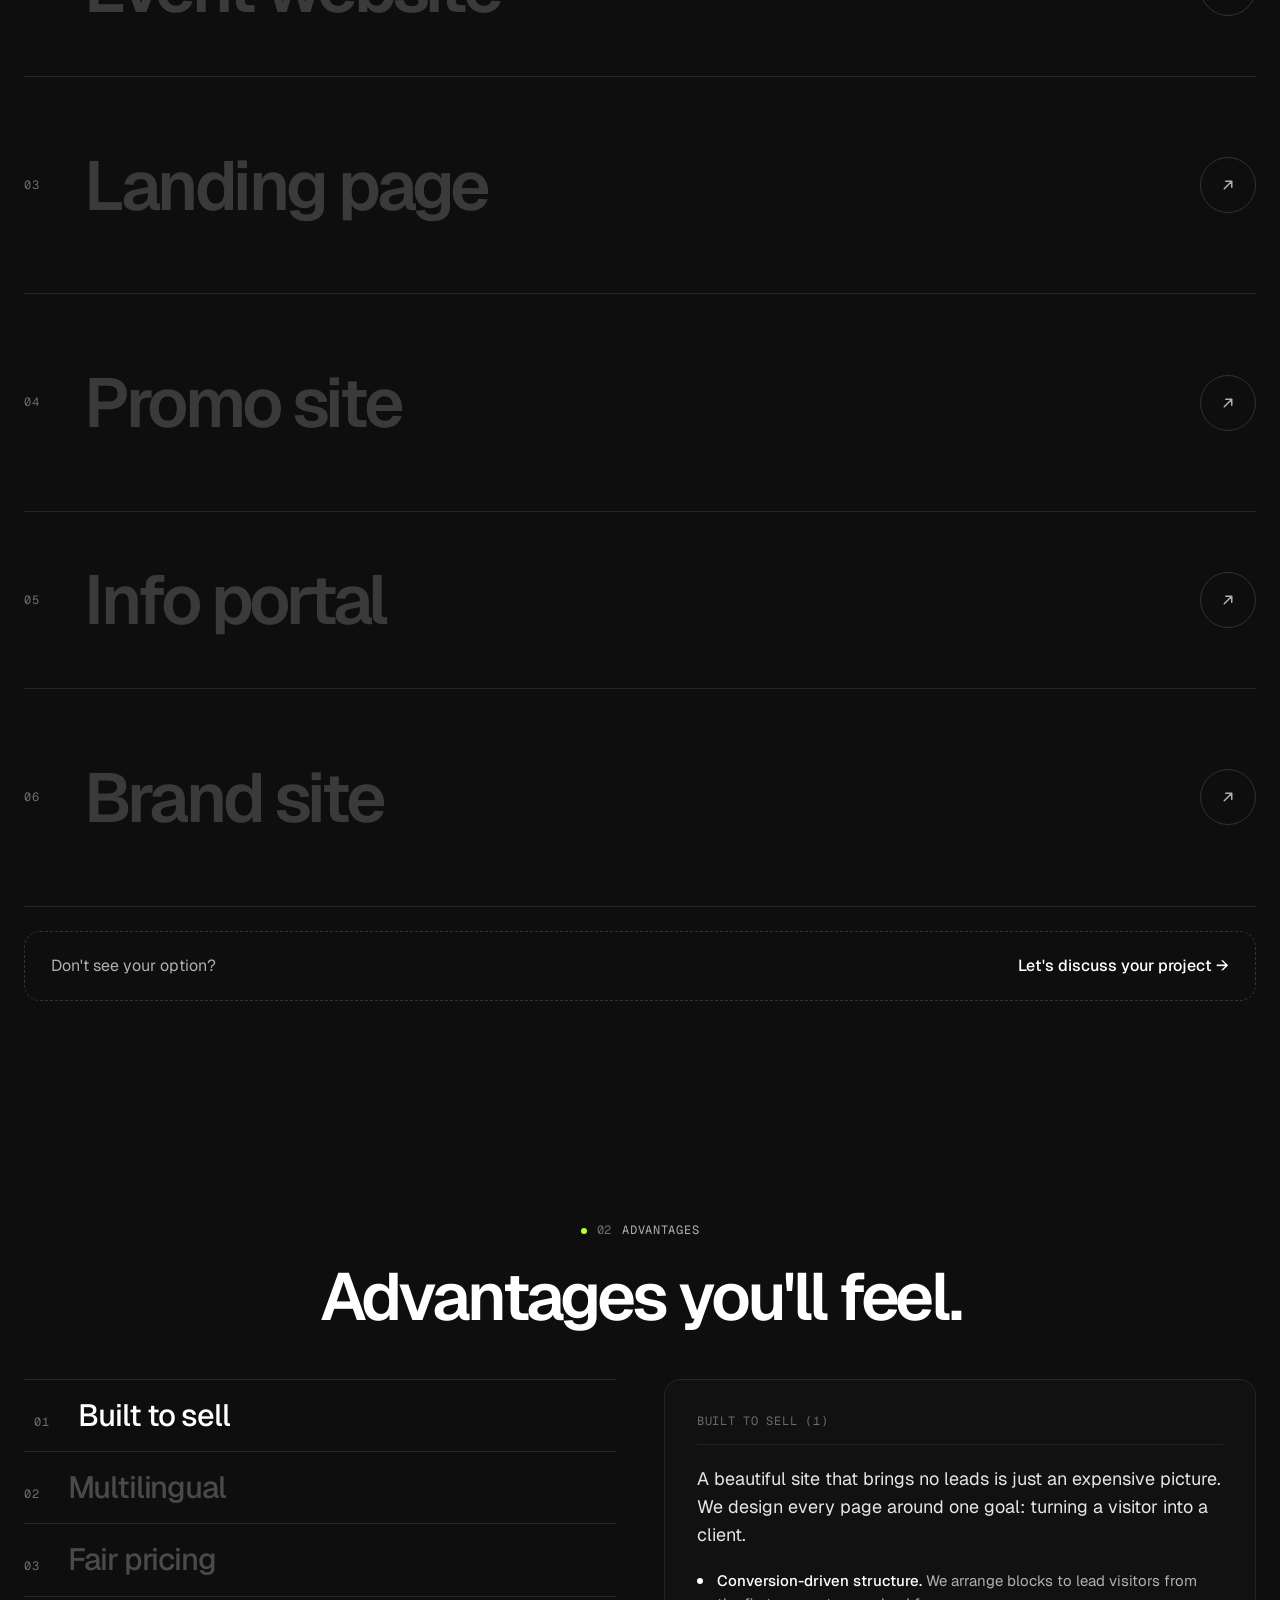
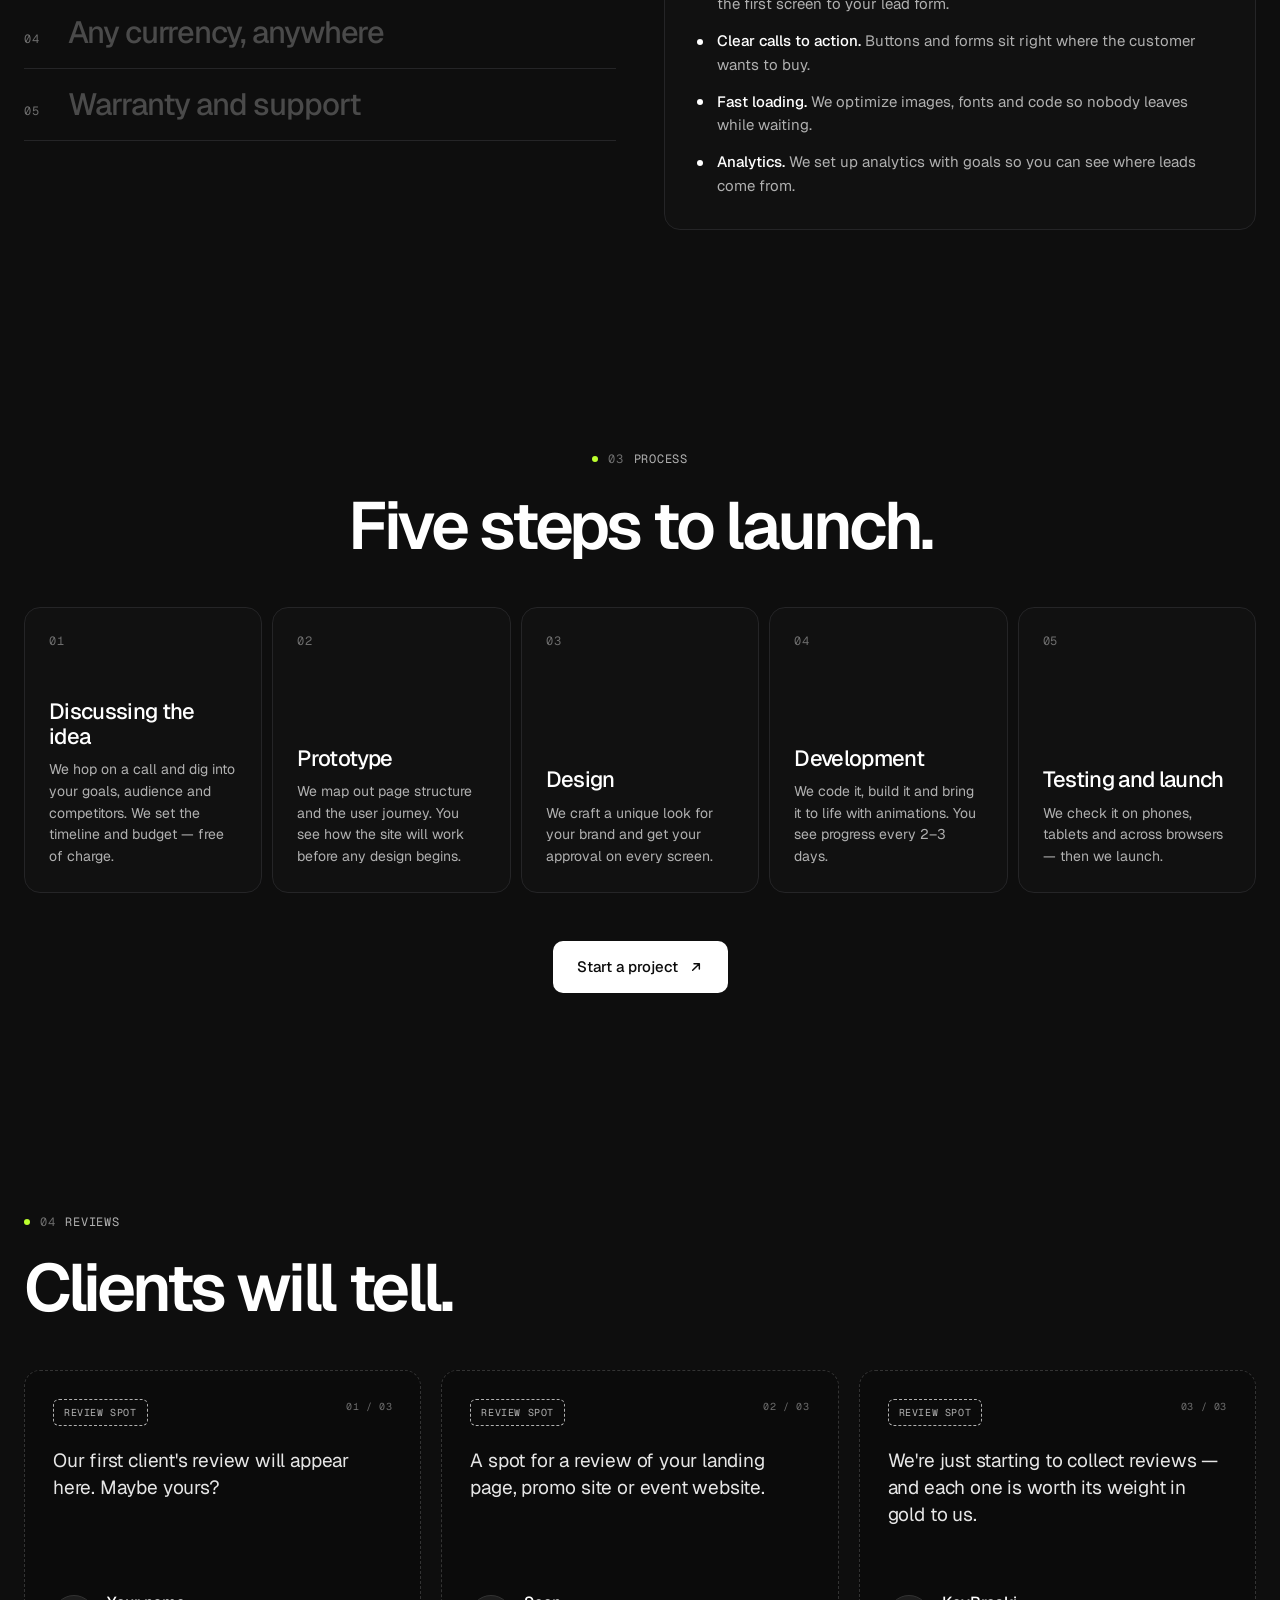
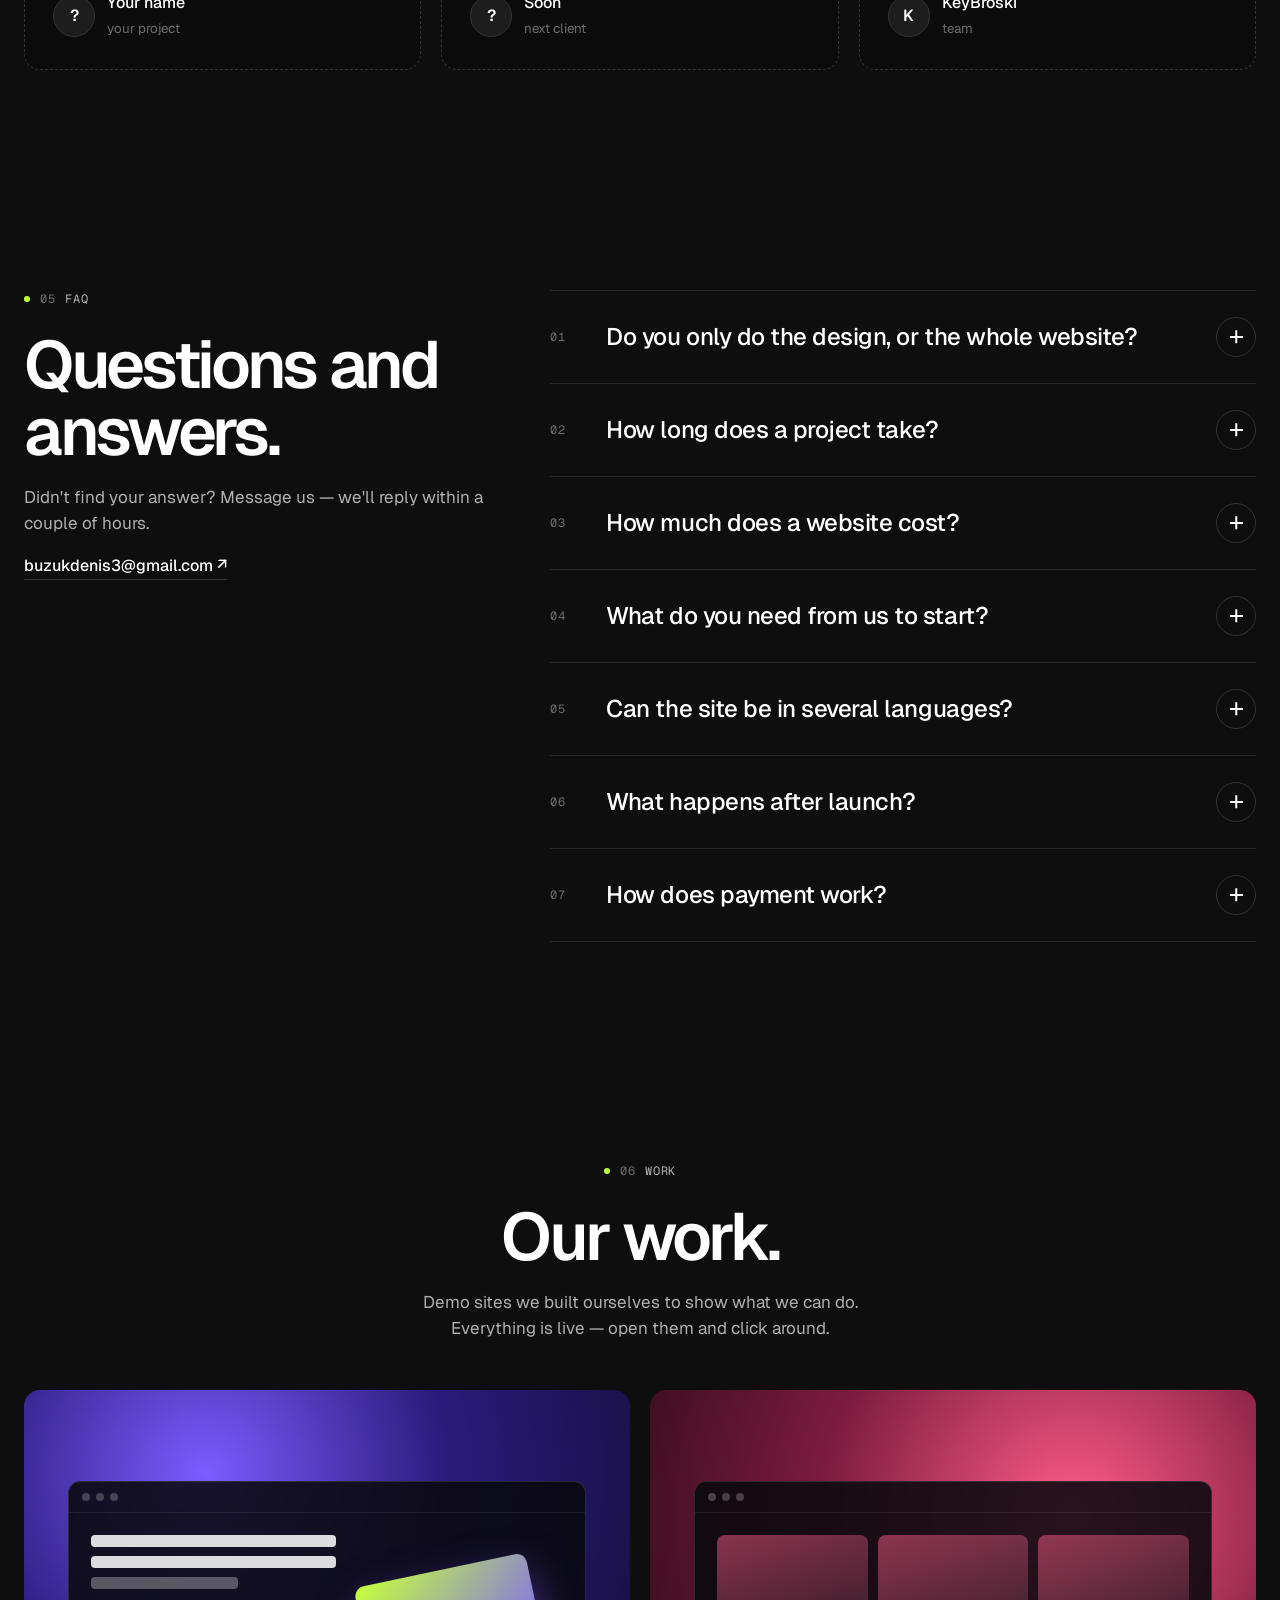
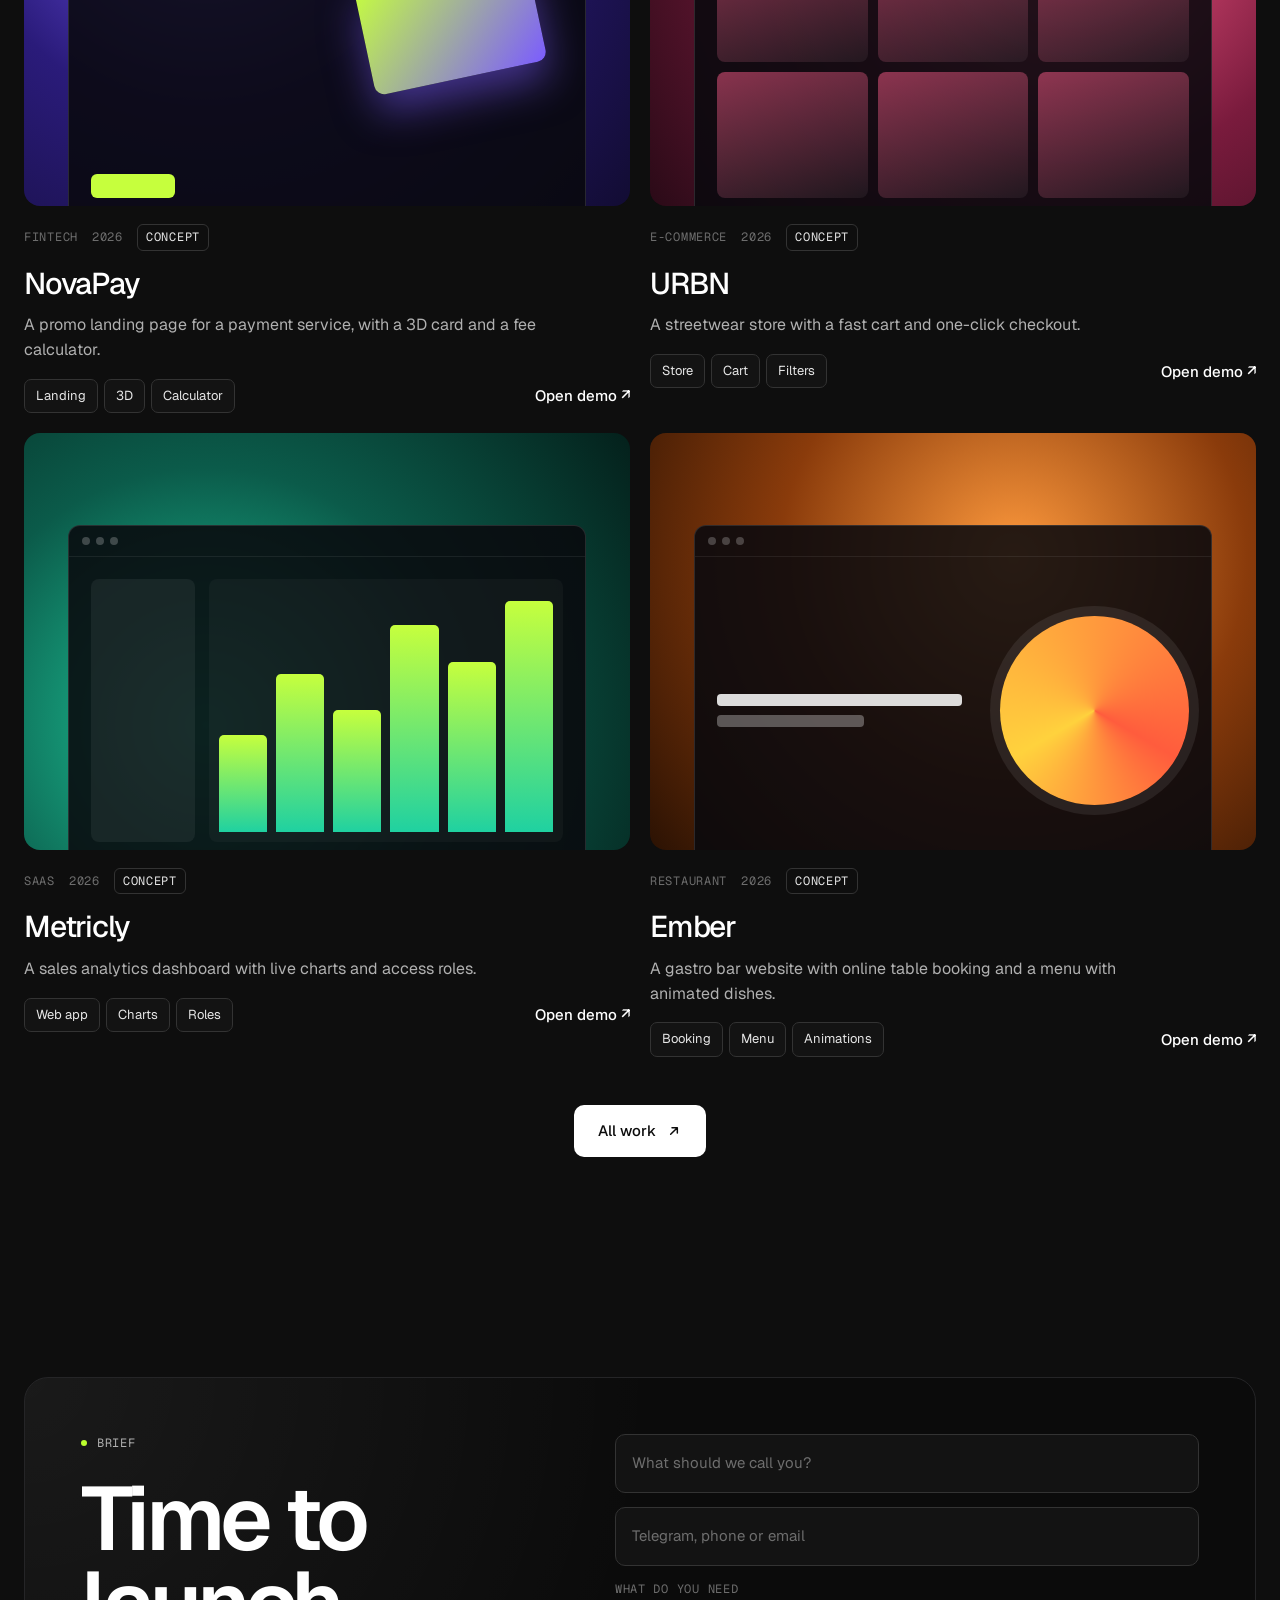
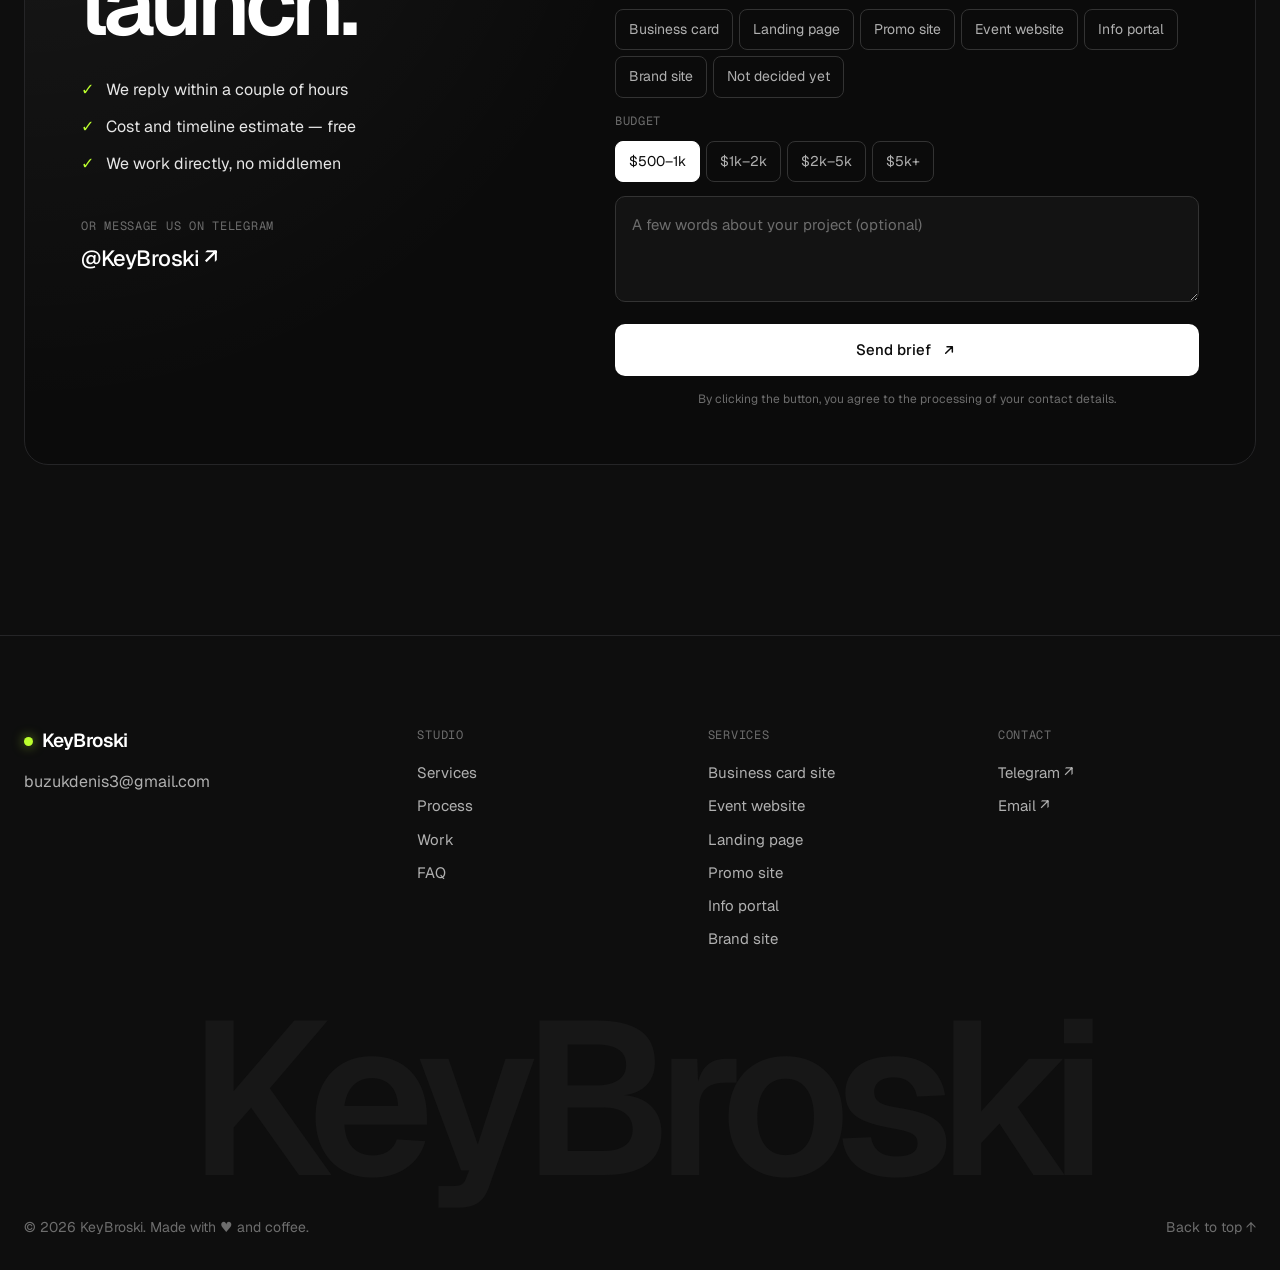
==== commit 0a379f11: "v2: white services title, no cursor preview, See work button in hero Co-Authored-By: Claude Opus 5.5" ====
--- a/v2/index.html
+++ b/v2/index.html
@@ -16,7 +16,7 @@
   <link rel="preload" as="style" href="https://fonts.googleapis.com/css2?family=Geist:wght@400;500;600;700&family=Geist+Mono:wght@400;500&display=swap" onload="this.onload=null;this.rel='stylesheet'">
   <noscript><link rel="stylesheet" href="https://fonts.googleapis.com/css2?family=Geist:wght@400;500;600;700&family=Geist+Mono:wght@400;500&display=swap"></noscript>
 
-  <link rel="stylesheet" href="css/style.css?v=22">
+  <link rel="stylesheet" href="css/style.css?v=23">
 </head>
 <body>
 
@@ -132,6 +132,7 @@
             <p class="hero__text reveal" data-i18n="hero.text">Нас двое: дизайн и разработка в одних руках. Делаем сайты, которые быстро запускаются, хорошо выглядят и приводят клиентов.</p>
             <div class="hero__actions reveal">
               <a href="#brief" data-modal="brief" class="btn btn--white"><span data-i18n="cta.start">Начать проект</span> <svg width="16" height="16" viewBox="0 0 24 24" fill="none" aria-hidden="true"><path d="M7 17 17 7M9 7h8v8" stroke="currentColor" stroke-width="2.2" stroke-linecap="round" stroke-linejoin="round"/></svg></a>
+              <a href="#works" class="btn btn--ghost"><span data-i18n="cta.works">Смотреть работы</span></a>
             </div>
           </div>
         </div>
@@ -151,7 +152,7 @@
       <div class="container">
         <div class="head head--svc">
           <p class="mono eyebrow reveal"><span class="eyebrow__num">01</span><span data-i18n="services.tag">Услуги</span></p>
-          <h2 class="title reveal" data-i18n="services.title"><span class="dim">Одна команда.</span> Шесть видов сайтов.</h2>
+          <h2 class="title reveal" data-i18n="services.title">Одна команда. Шесть видов сайтов.</h2>
         </div>
         <div class="srows reveal" id="srows">
 
@@ -239,7 +240,6 @@
               <svg width="18" height="18" viewBox="0 0 24 24" fill="none" aria-hidden="true"><path d="M7 17 17 7M9 7h8v8" stroke="currentColor" stroke-width="2" stroke-linecap="round" stroke-linejoin="round"/></svg>
             </button>
           </div>
-          <div class="spreview" id="spreview" aria-hidden="true"><div class="spreview__card"></div><span class="spreview__pill" data-i18n="services.order">Заказать</span></div>
         </div>
         <a href="#brief" data-modal="brief" class="more-row reveal">
           <span data-i18n="services.more">Не нашли свой вариант?</span>
@@ -629,7 +629,7 @@
 
   <div class="toast" id="toast" role="status" aria-live="polite"></div>
 
-  <script defer src="js/i18n.js?v=22"></script>
-  <script defer src="js/main.js?v=22"></script>
+  <script defer src="js/i18n.js?v=23"></script>
+  <script defer src="js/main.js?v=23"></script>
 </body>
 </html>
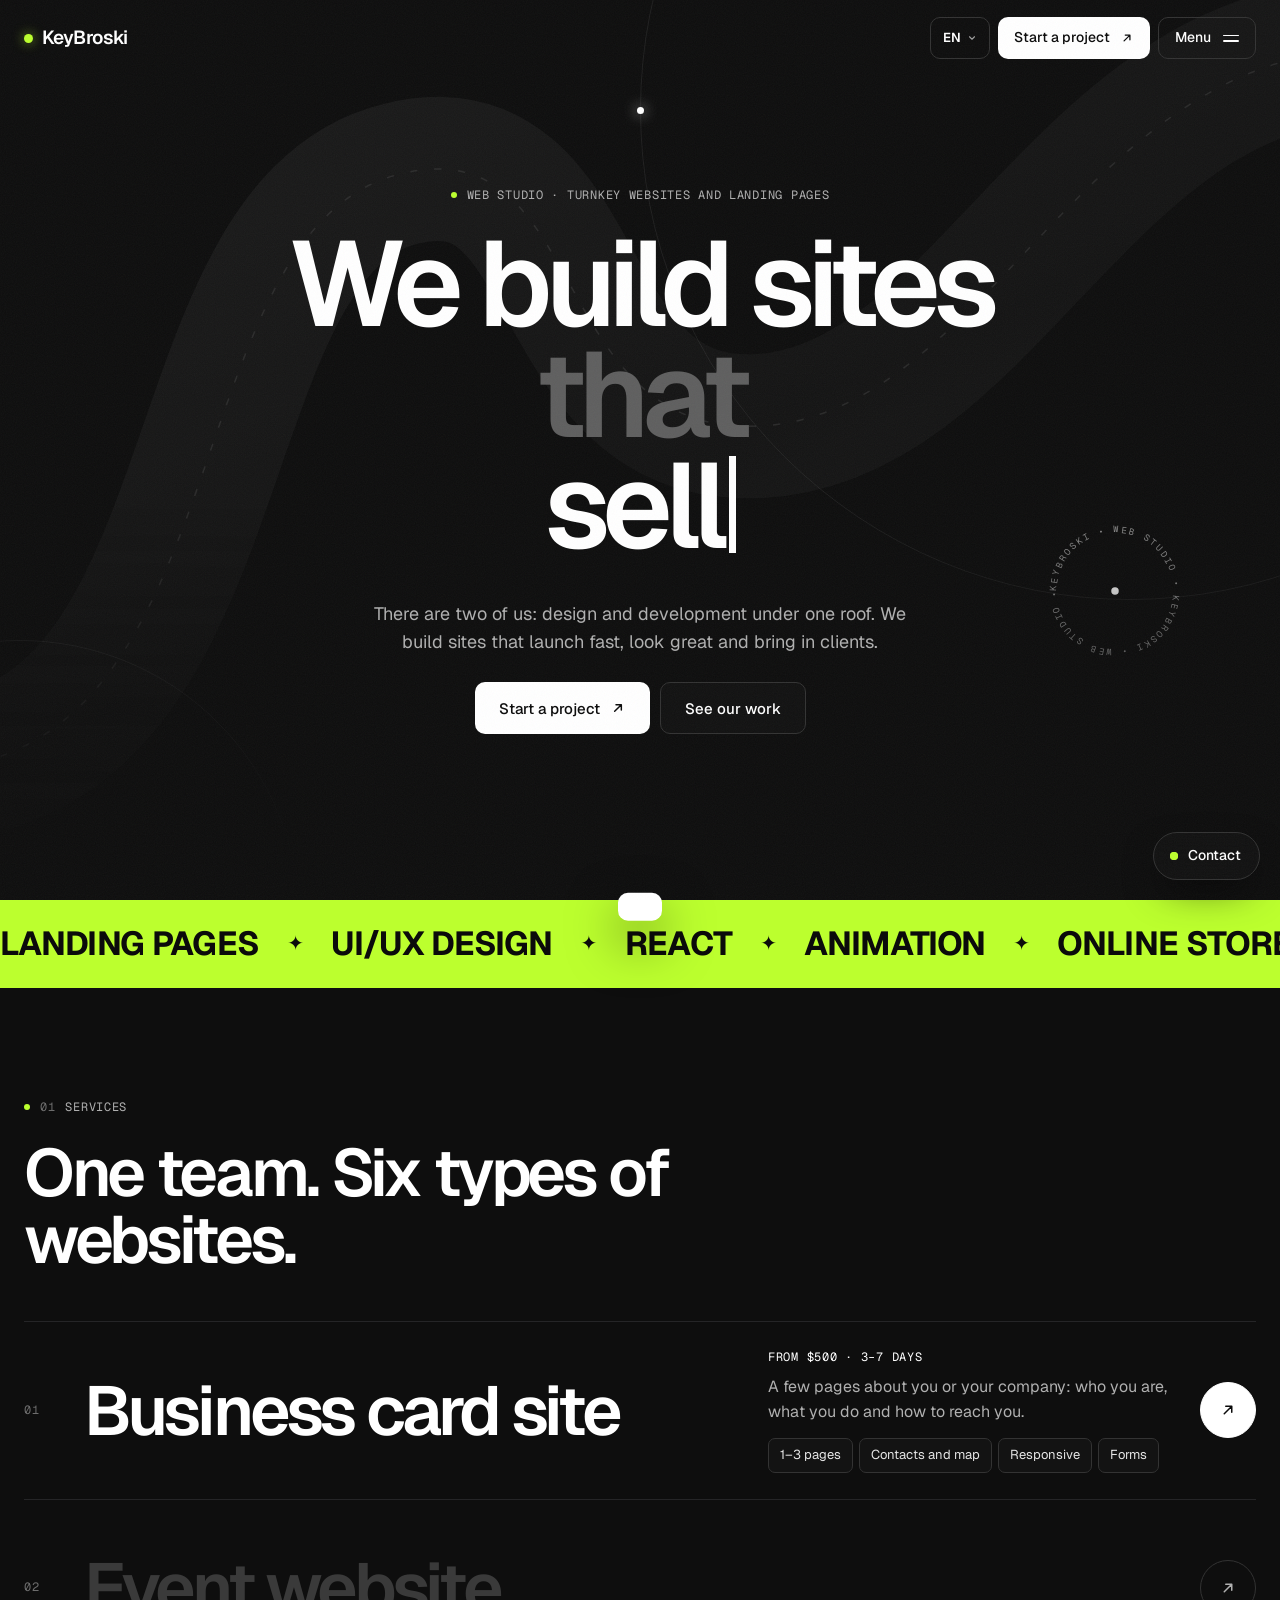
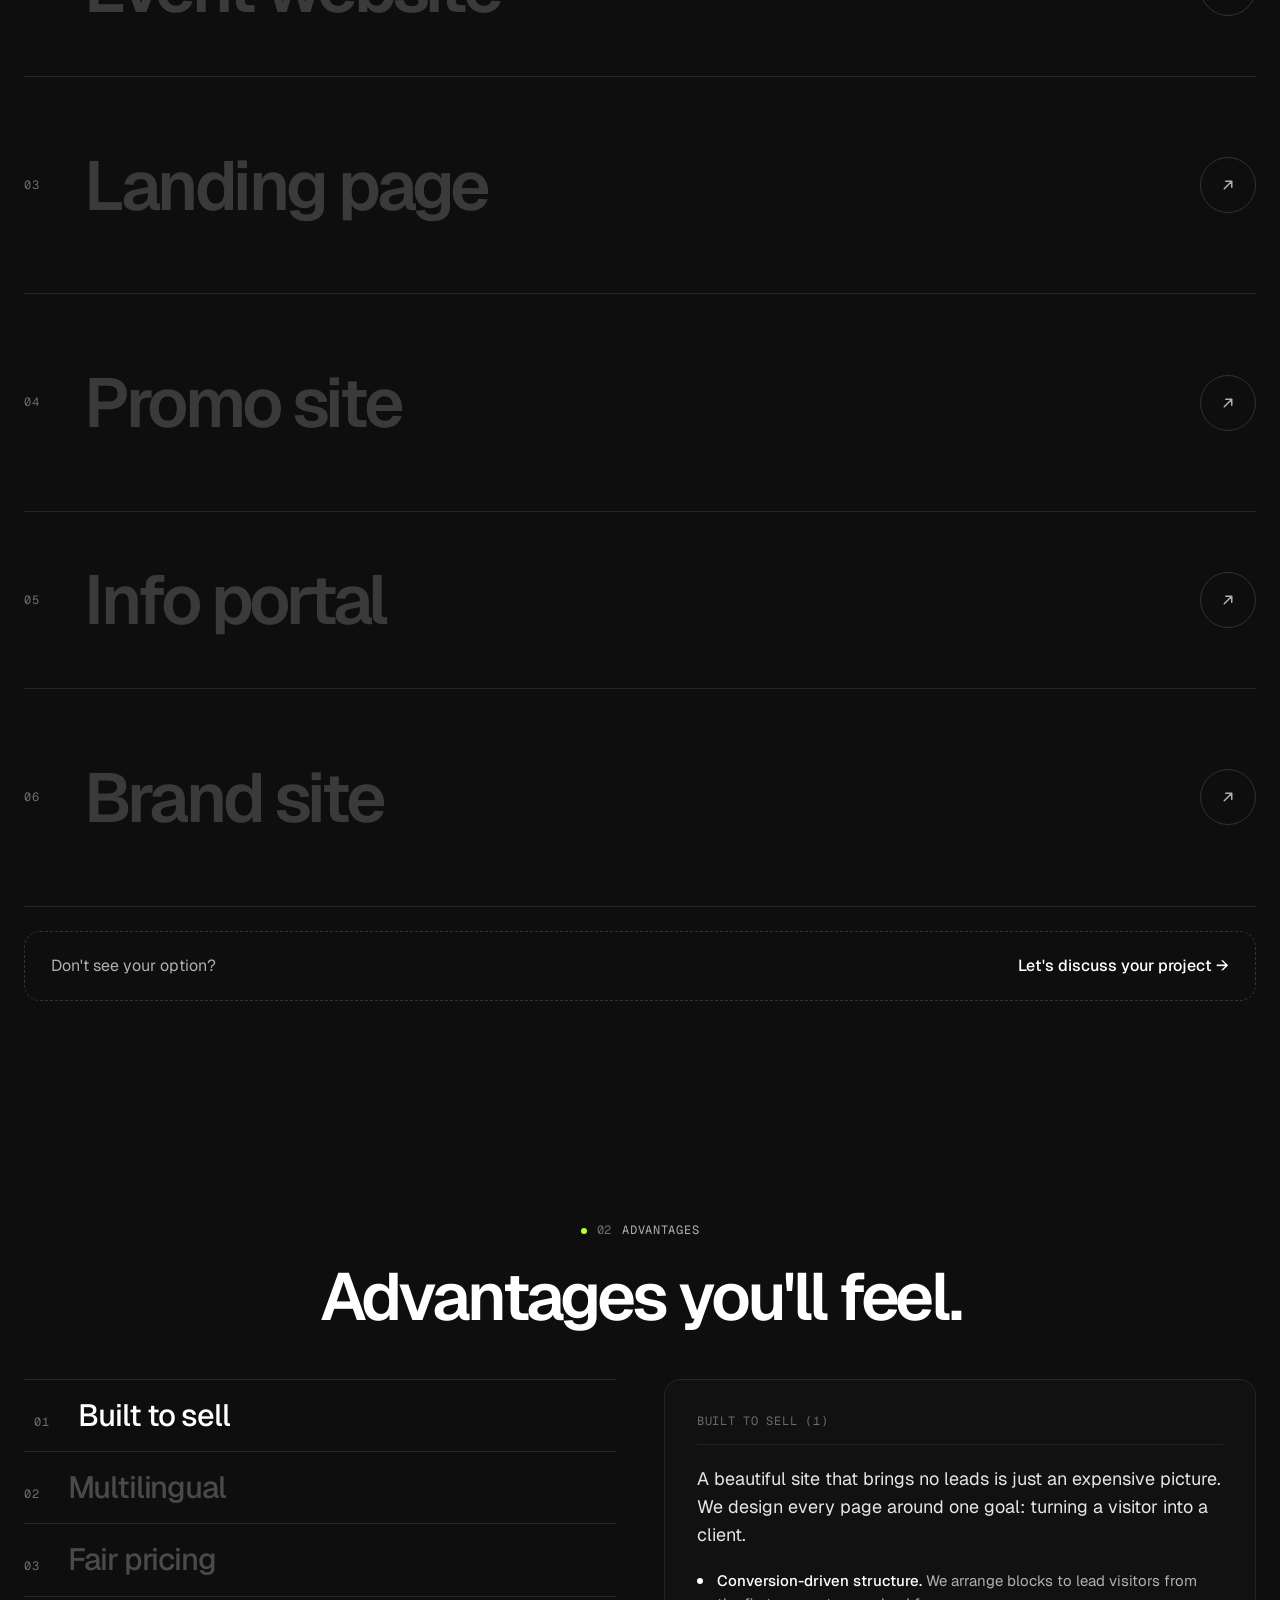
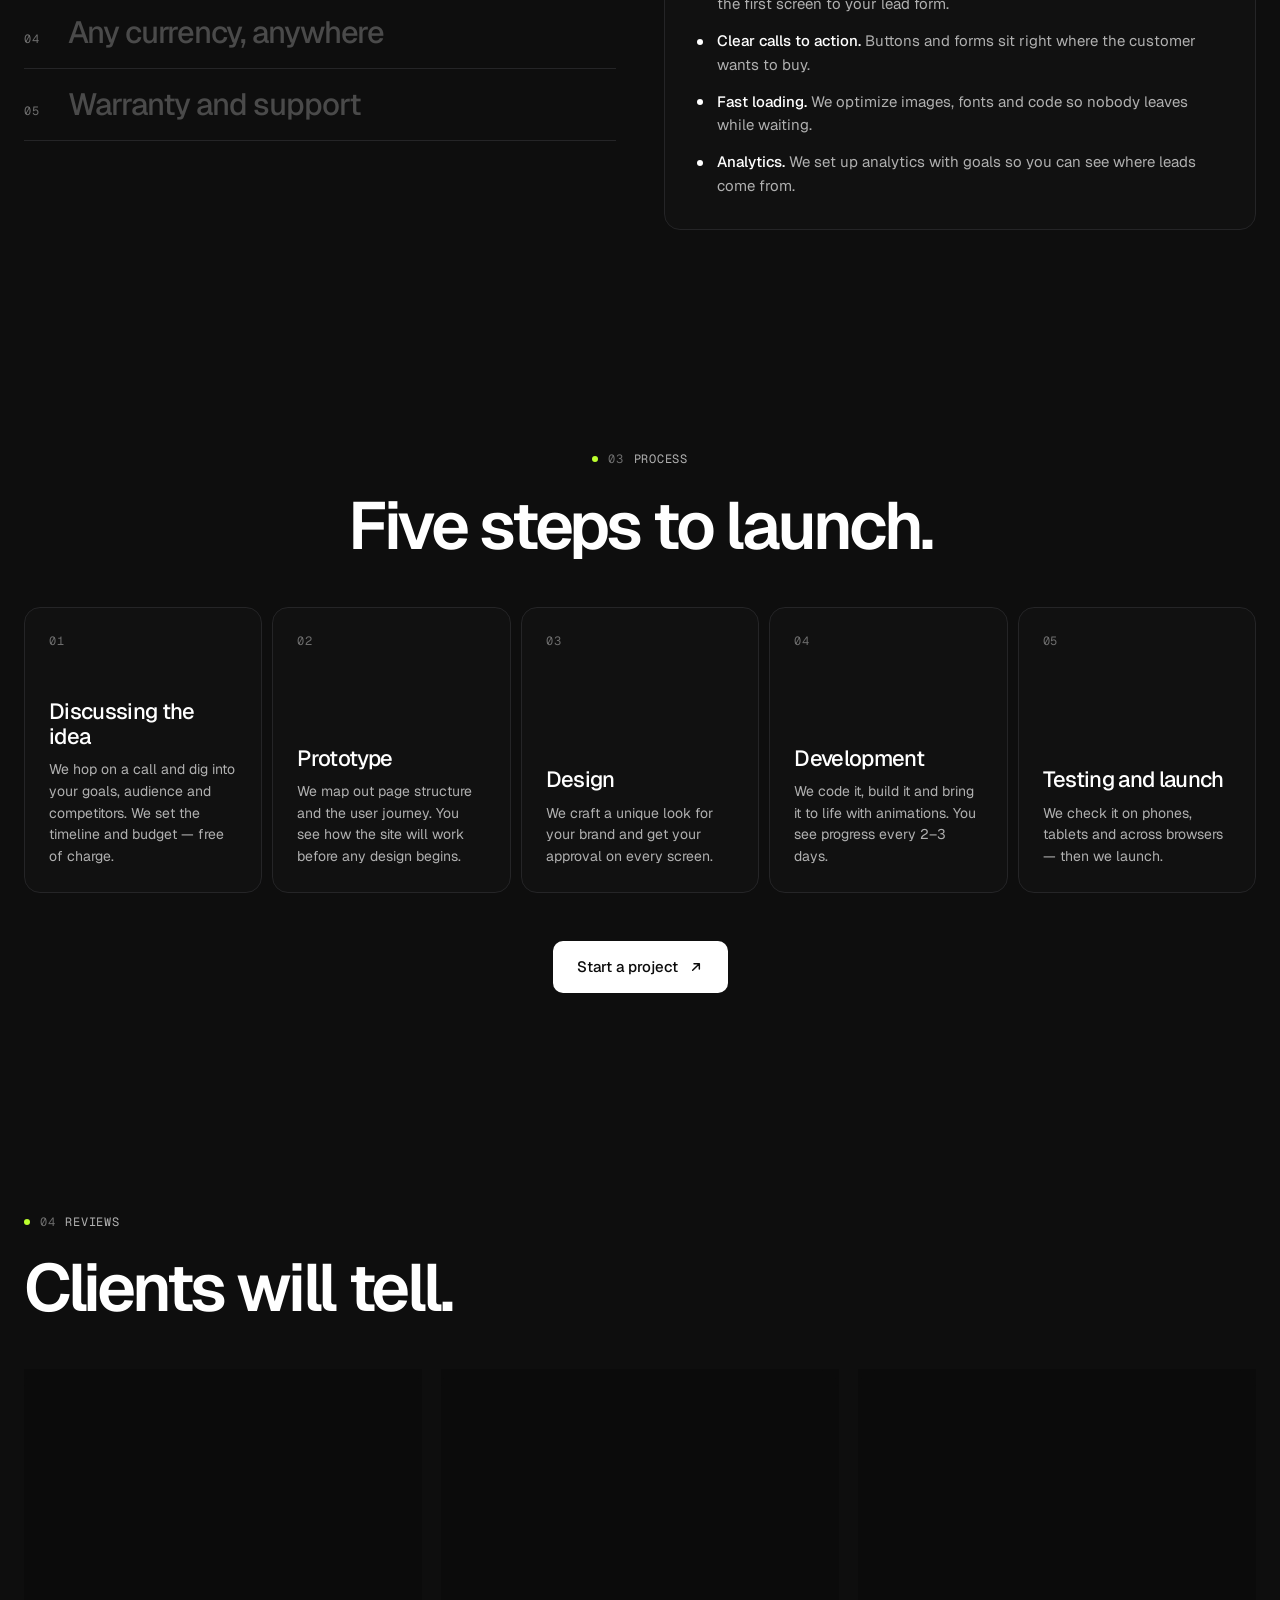
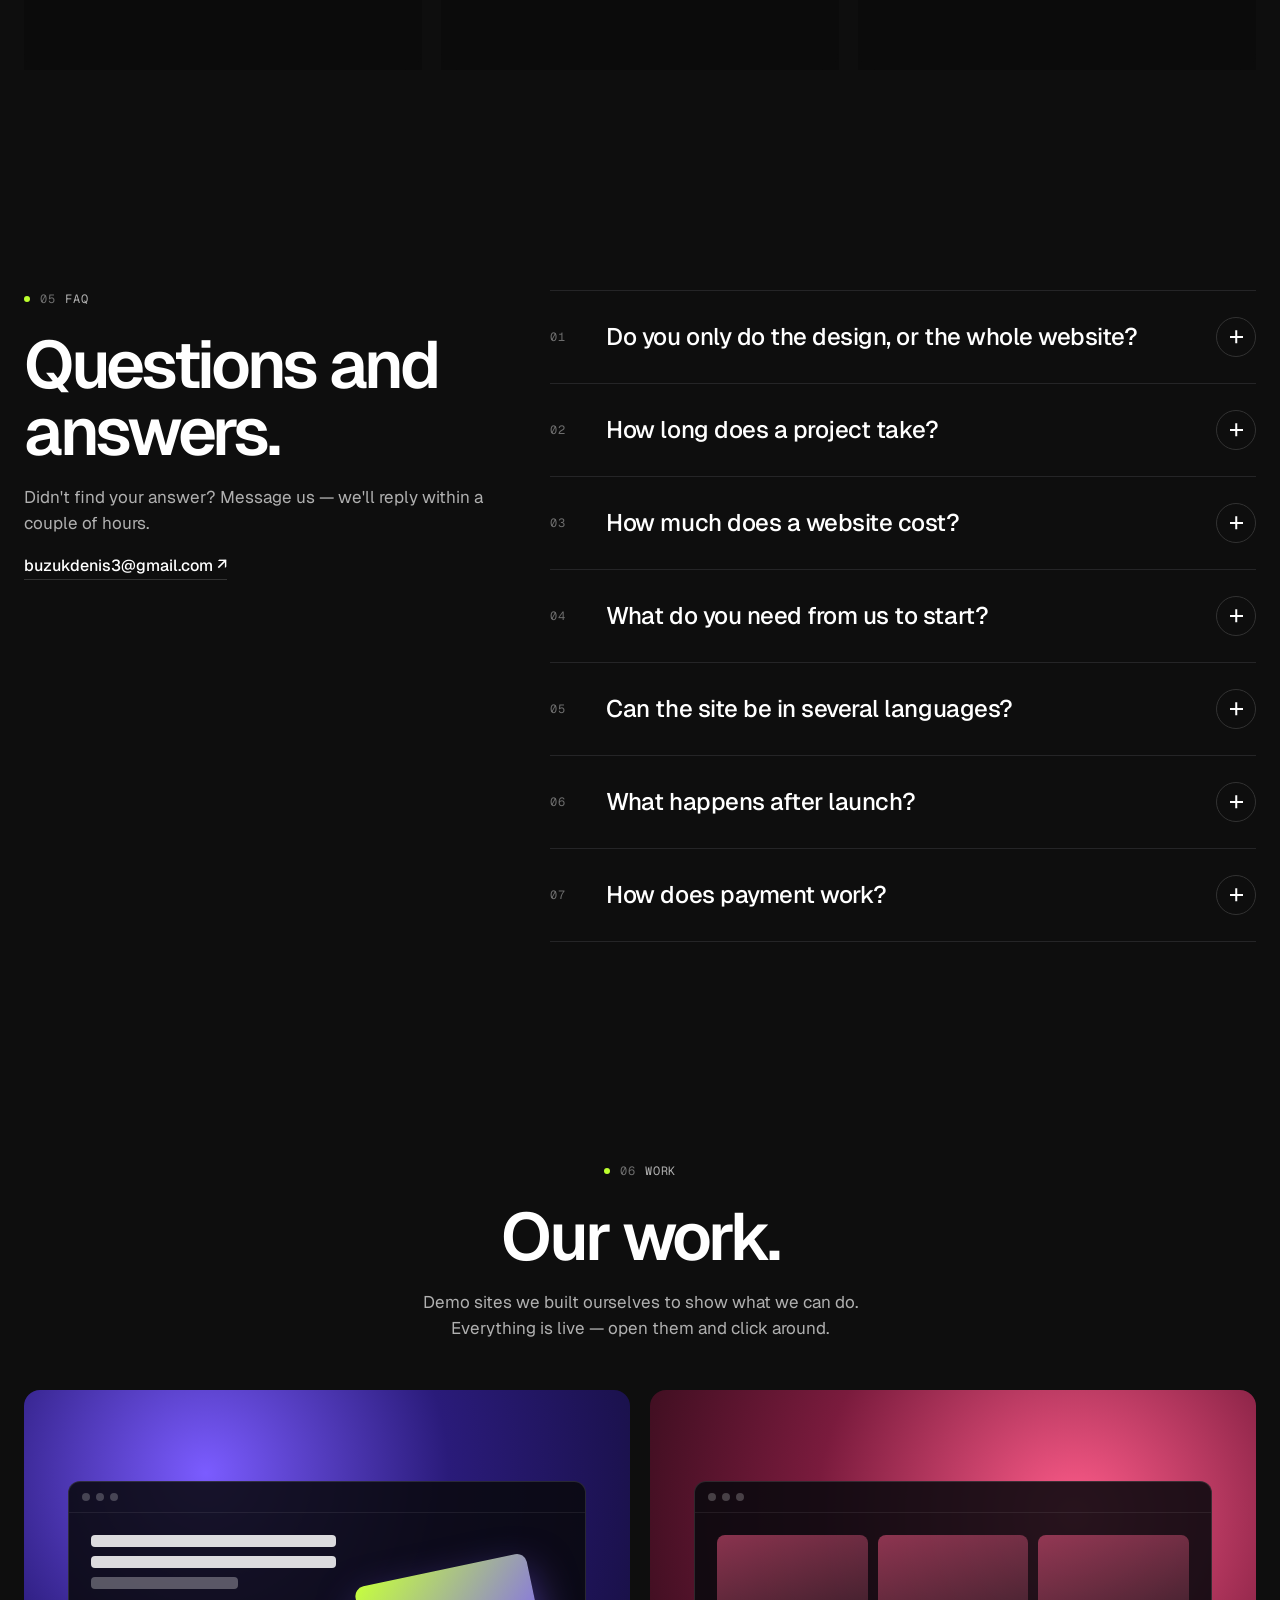
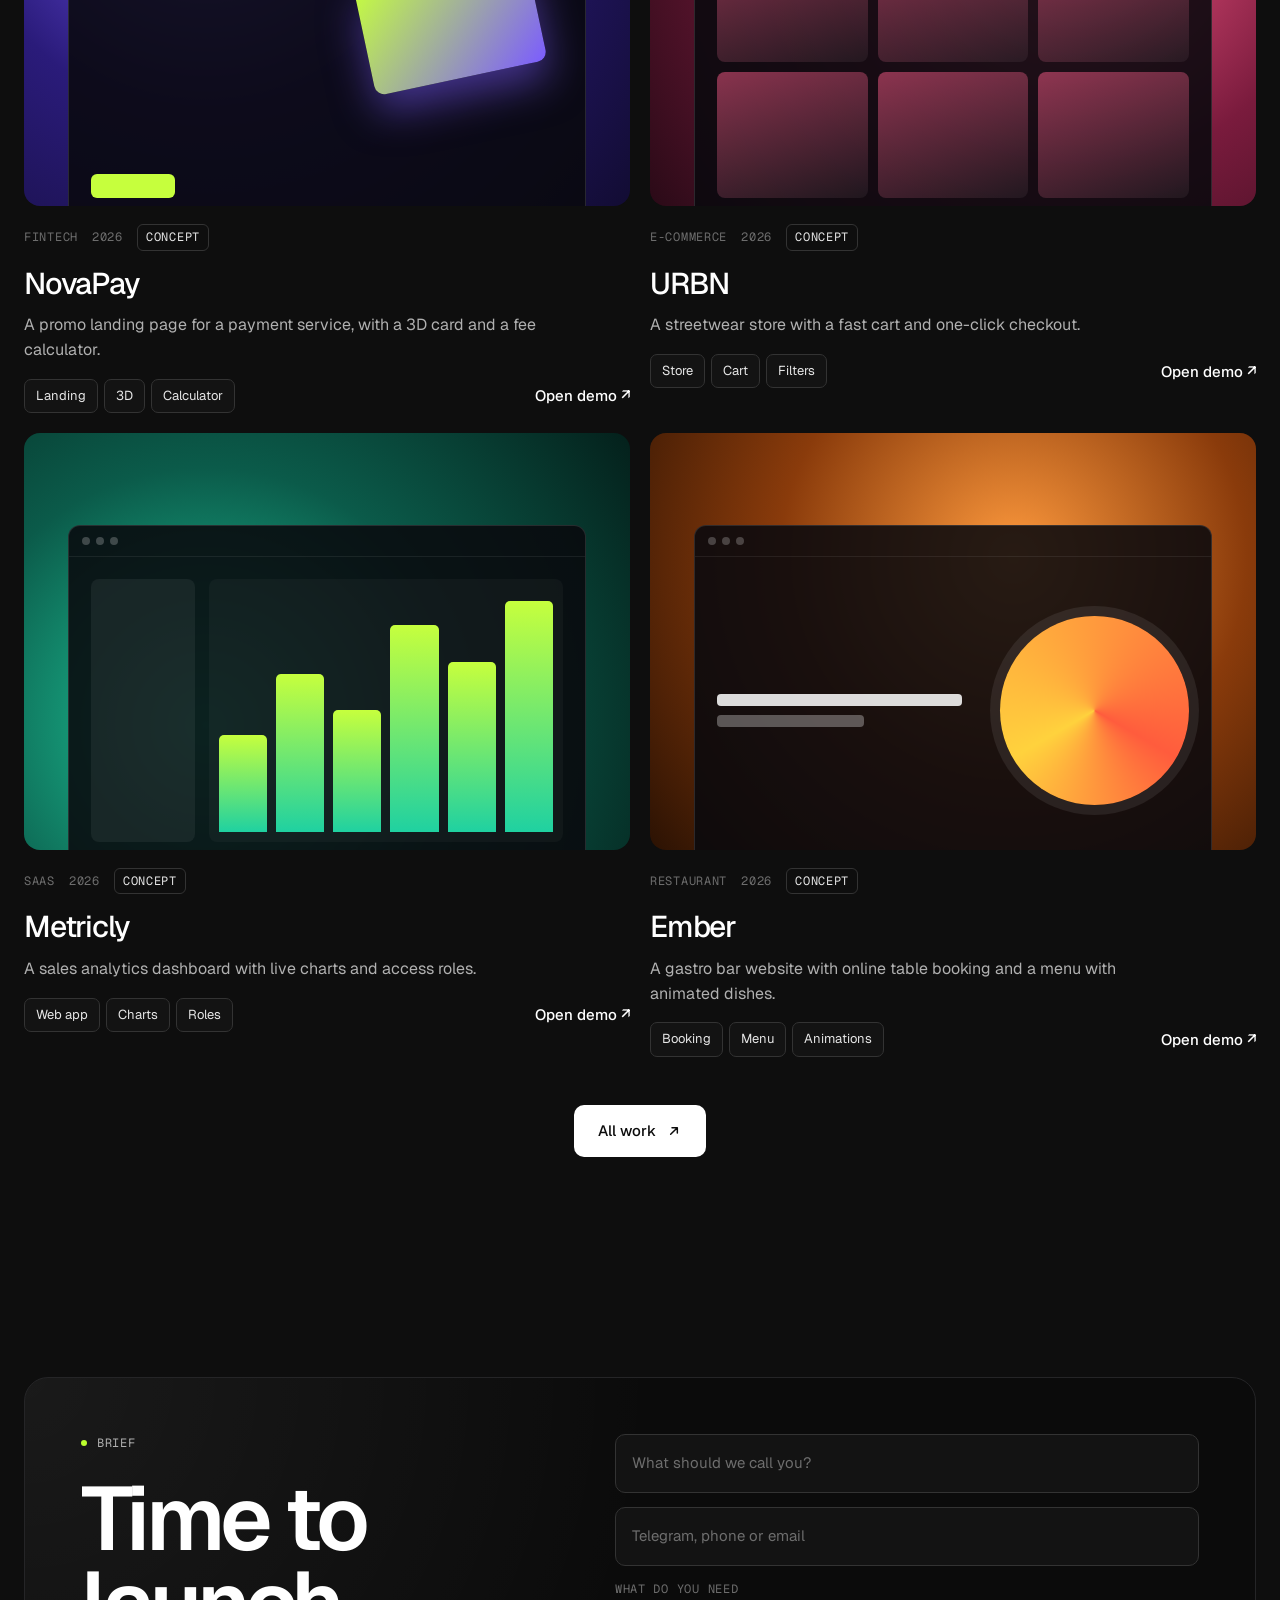
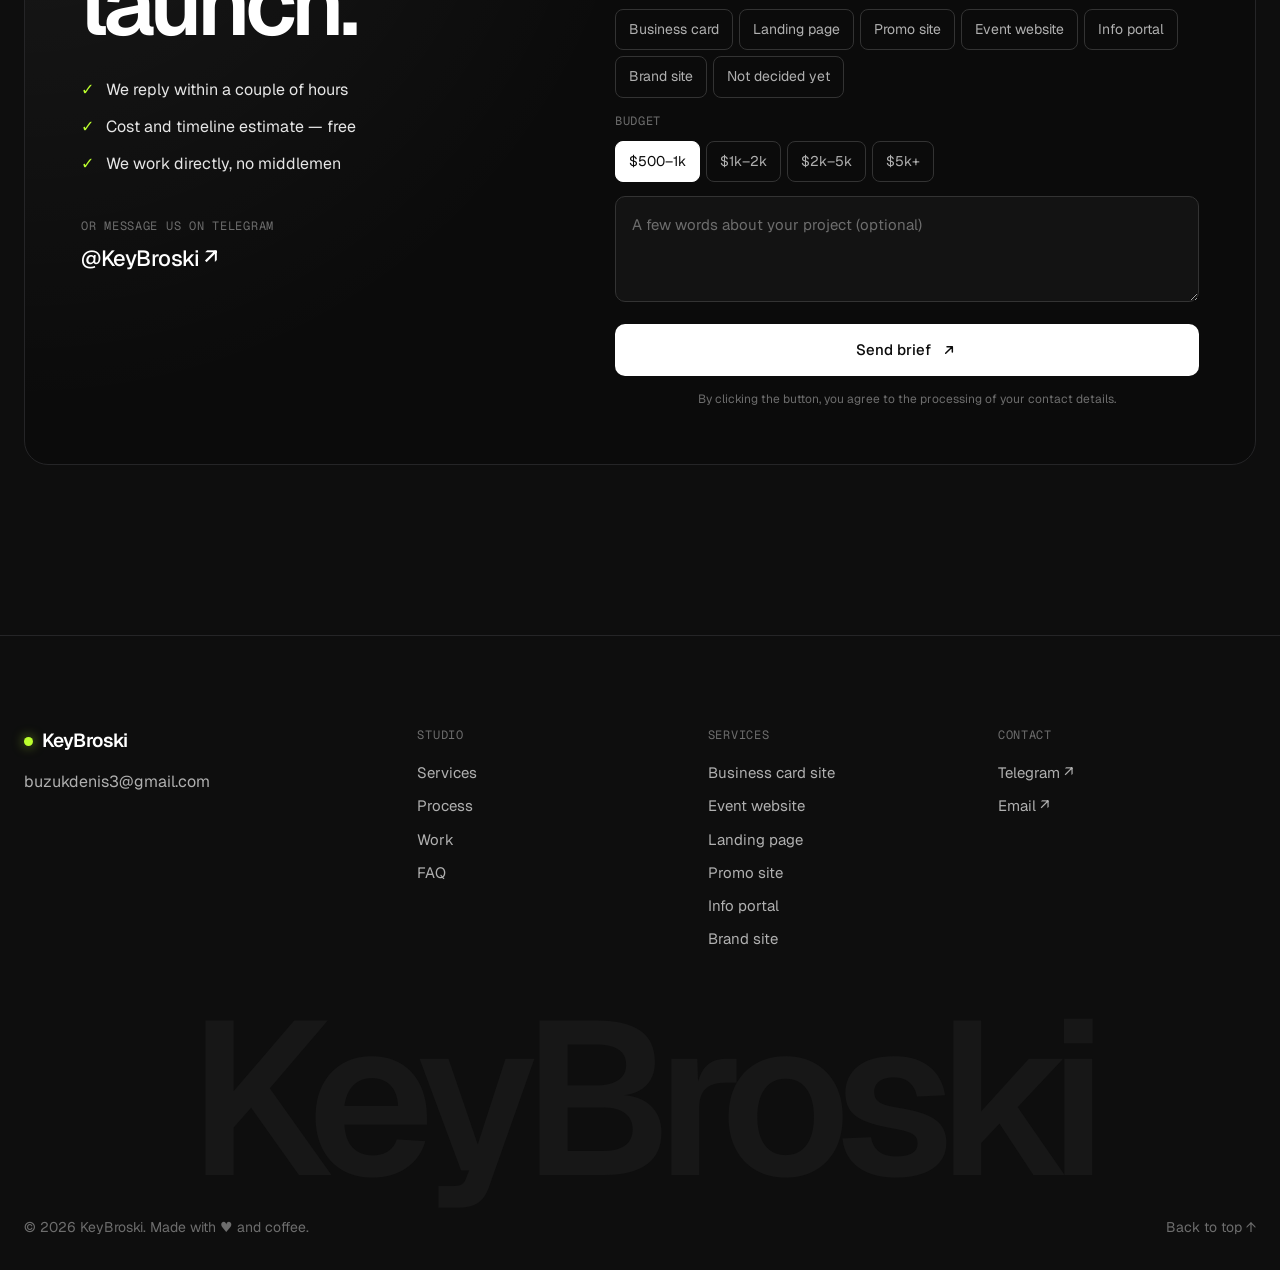
==== commit 2a86cc85: "v2: remove background grid Co-Authored-By: Claude Opus 5.5 <noreply@anthropic.com>" ====
--- a/v2/index.html
+++ b/v2/index.html
@@ -16,7 +16,7 @@
   <link rel="preload" as="style" href="https://fonts.googleapis.com/css2?family=Geist:wght@400;500;600;700&family=Geist+Mono:wght@400;500&display=swap" onload="this.onload=null;this.rel='stylesheet'">
   <noscript><link rel="stylesheet" href="https://fonts.googleapis.com/css2?family=Geist:wght@400;500;600;700&family=Geist+Mono:wght@400;500&display=swap"></noscript>
 
-  <link rel="stylesheet" href="css/style.css?v=23">
+  <link rel="stylesheet" href="css/style.css?v=24">
 </head>
 <body>
 
@@ -629,7 +629,7 @@
 
   <div class="toast" id="toast" role="status" aria-live="polite"></div>
 
-  <script defer src="js/i18n.js?v=23"></script>
-  <script defer src="js/main.js?v=23"></script>
+  <script defer src="js/i18n.js?v=24"></script>
+  <script defer src="js/main.js?v=24"></script>
 </body>
 </html>
--- a/v2/css/style.css
+++ b/v2/css/style.css
@@ -1239,3 +1239,6 @@
 .srow__title { font-size: clamp(38px, 5.4vw, 88px); white-space: normal; overflow-wrap: anywhere; }
 .srow__head { align-items: center; }
 @media (max-width: 640px) { .srow__title { font-size: clamp(28px, 8.4vw, 40px); } }
+
+/* без сетки на фоне */
+.bg__grid { display: none; }
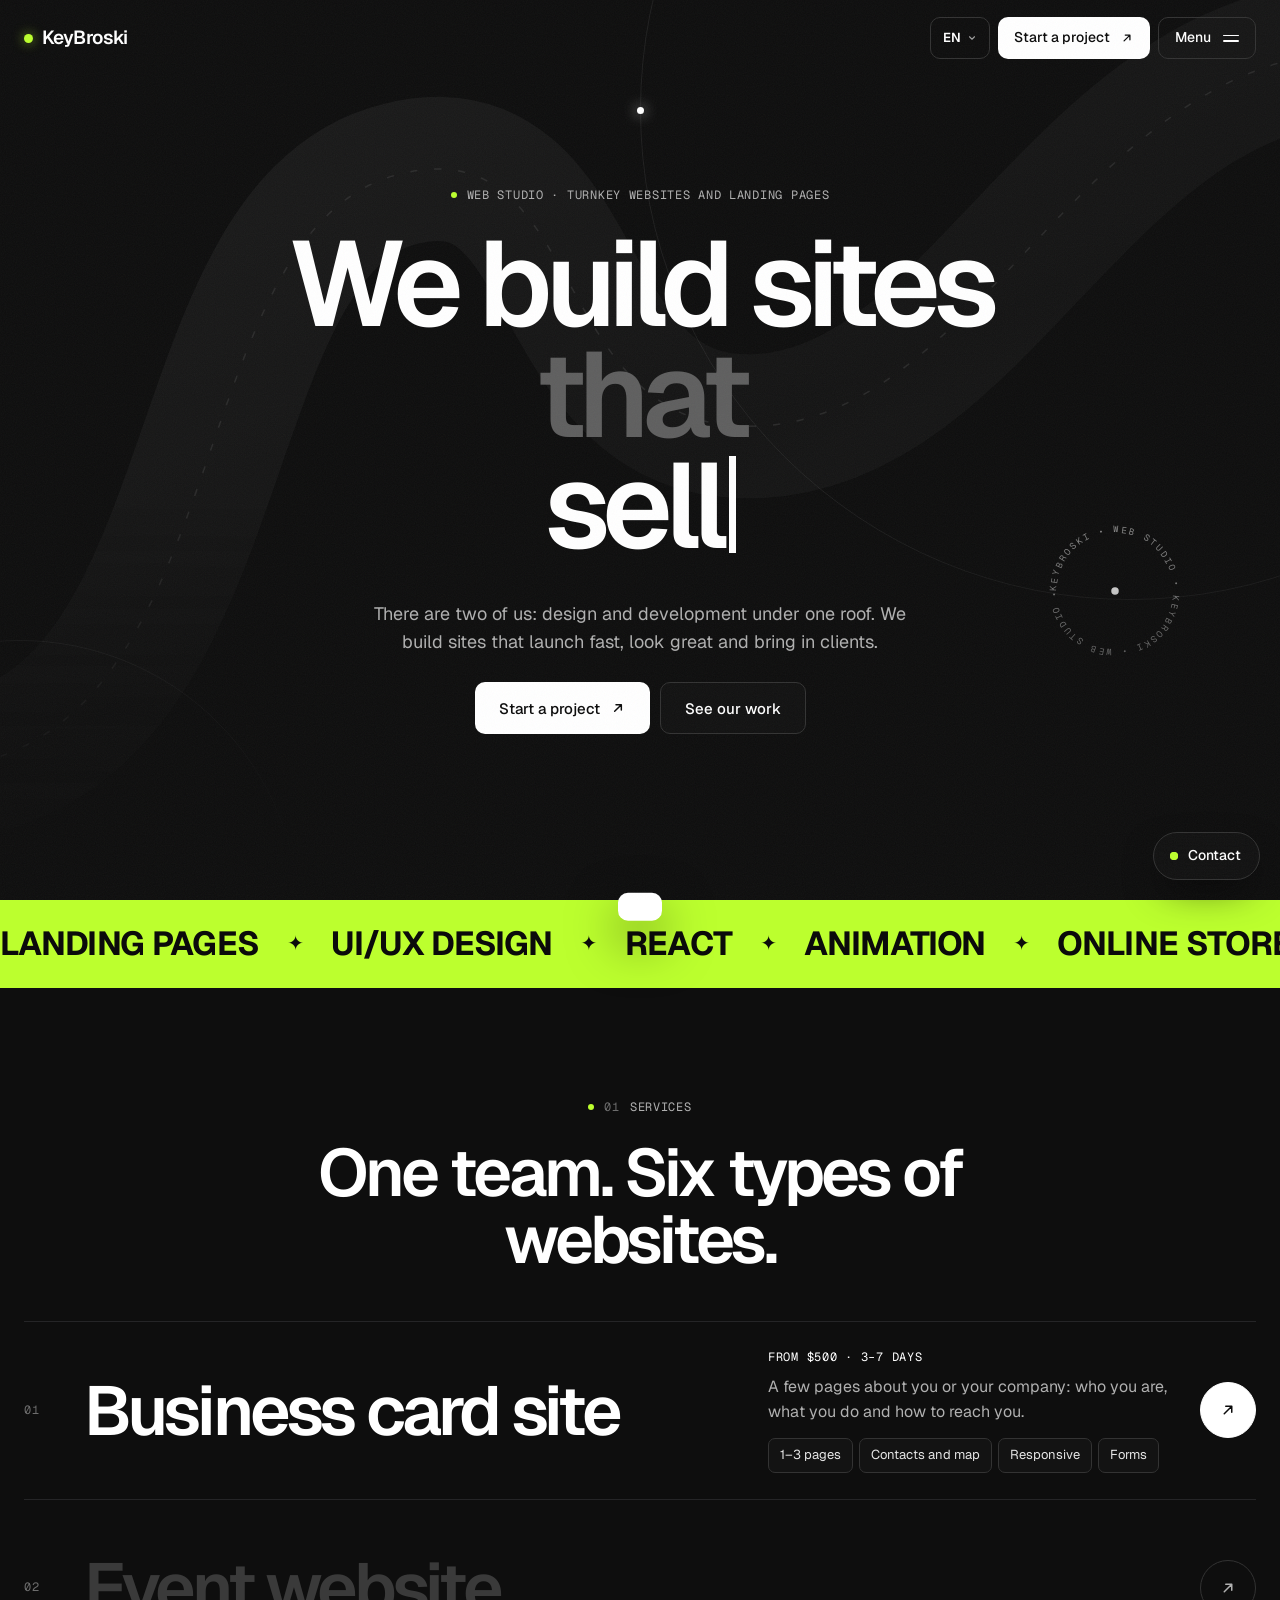
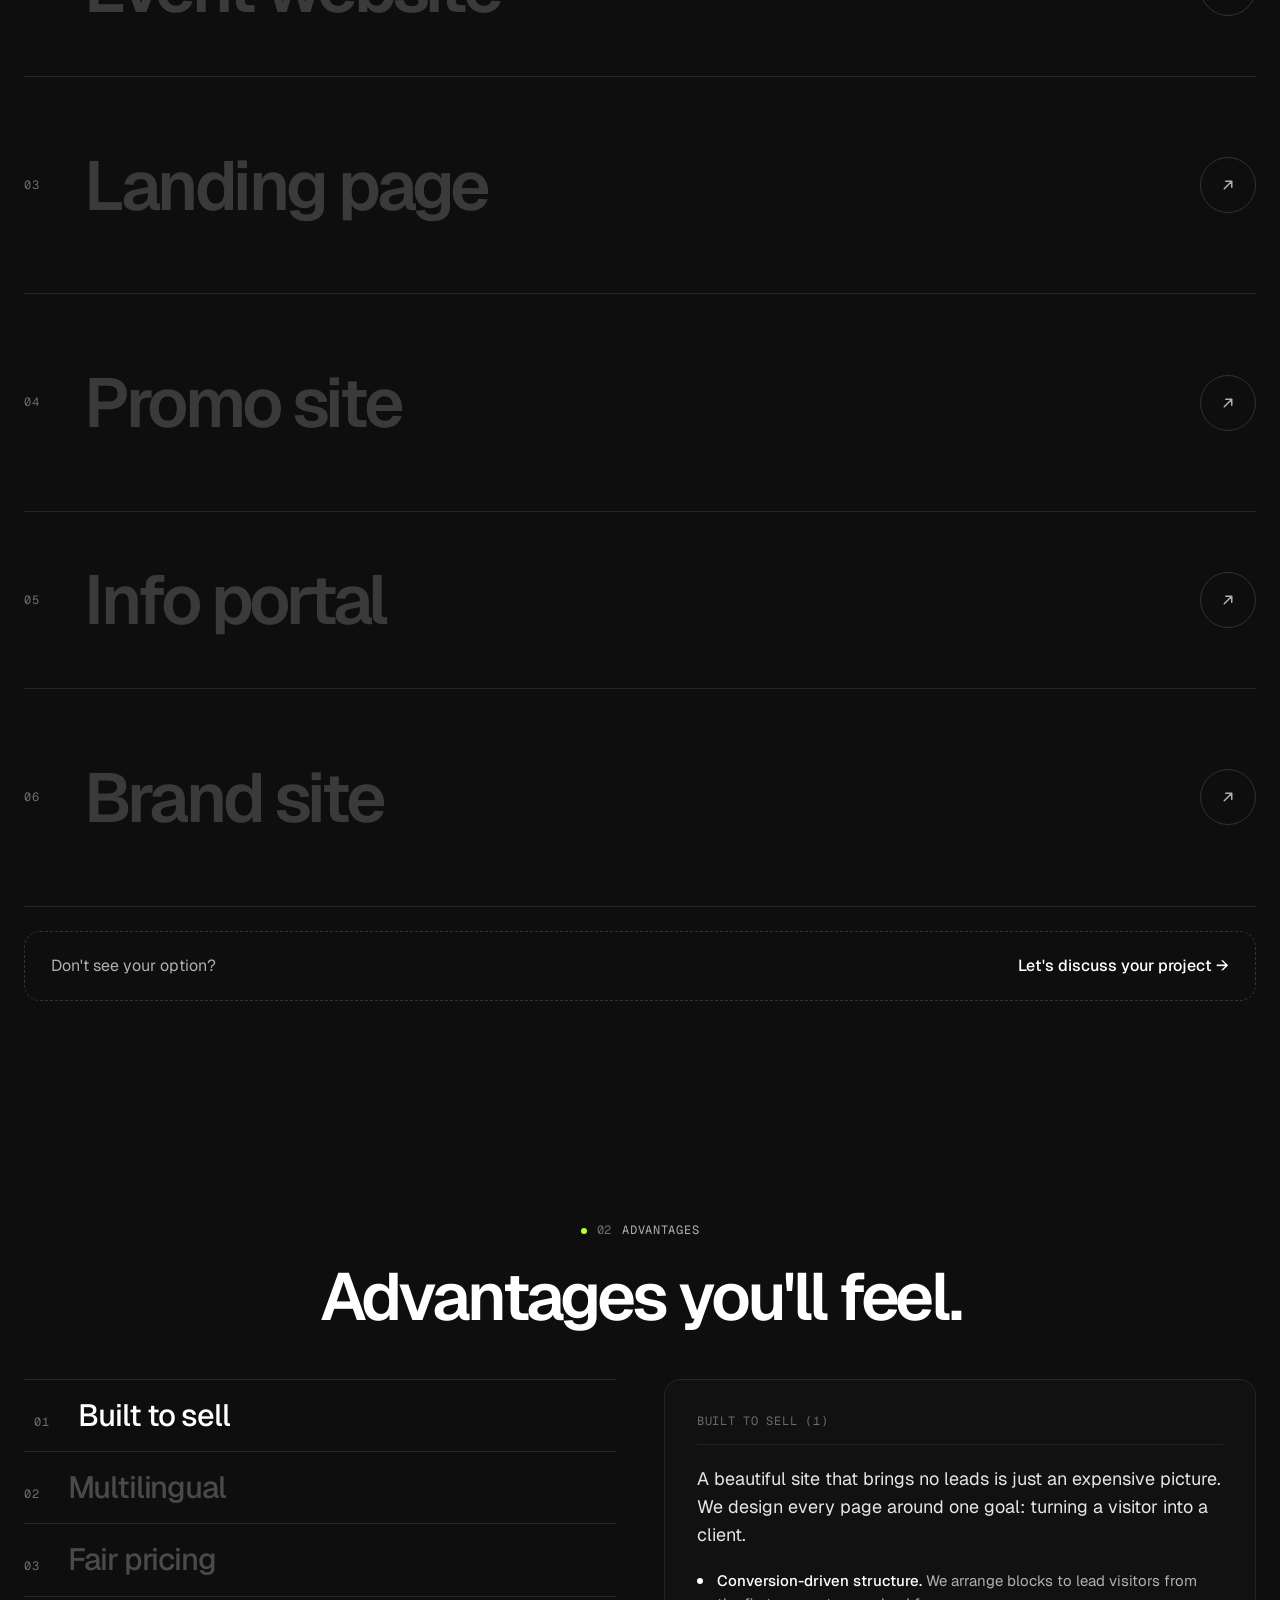
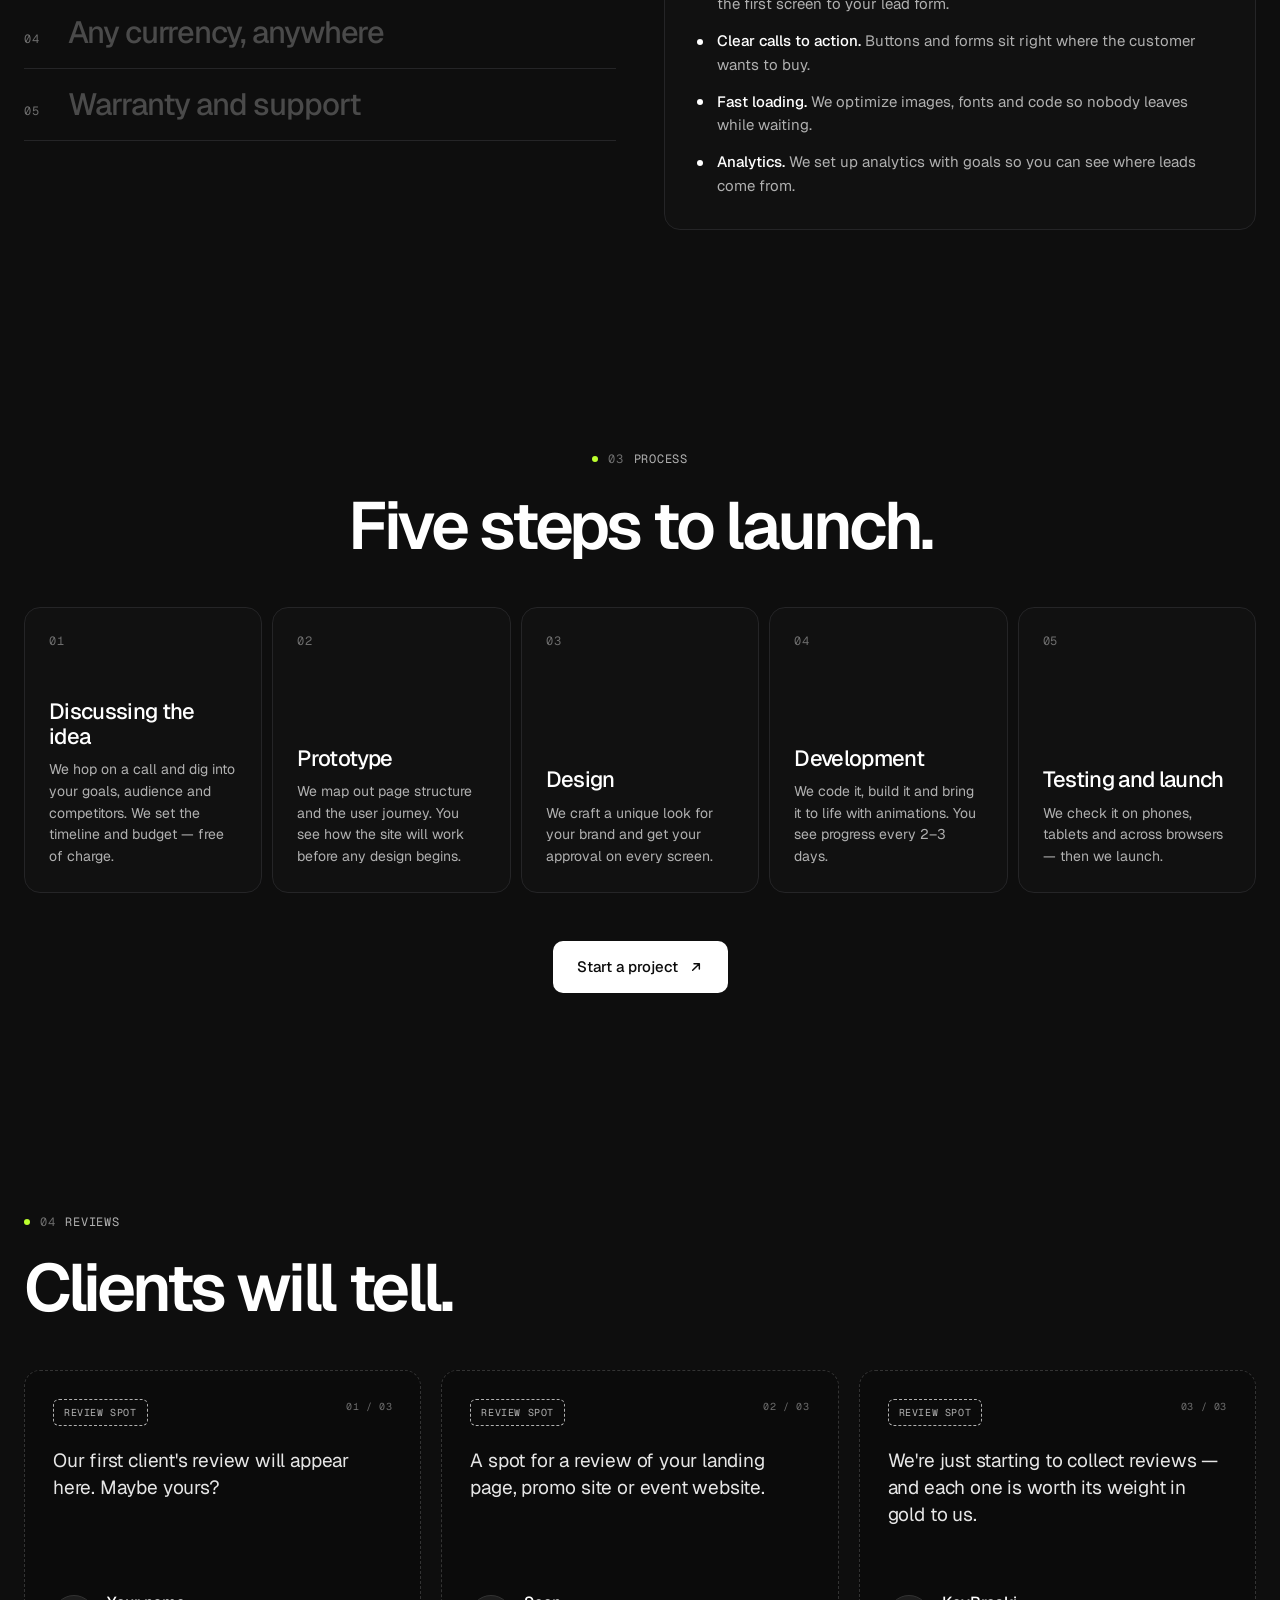
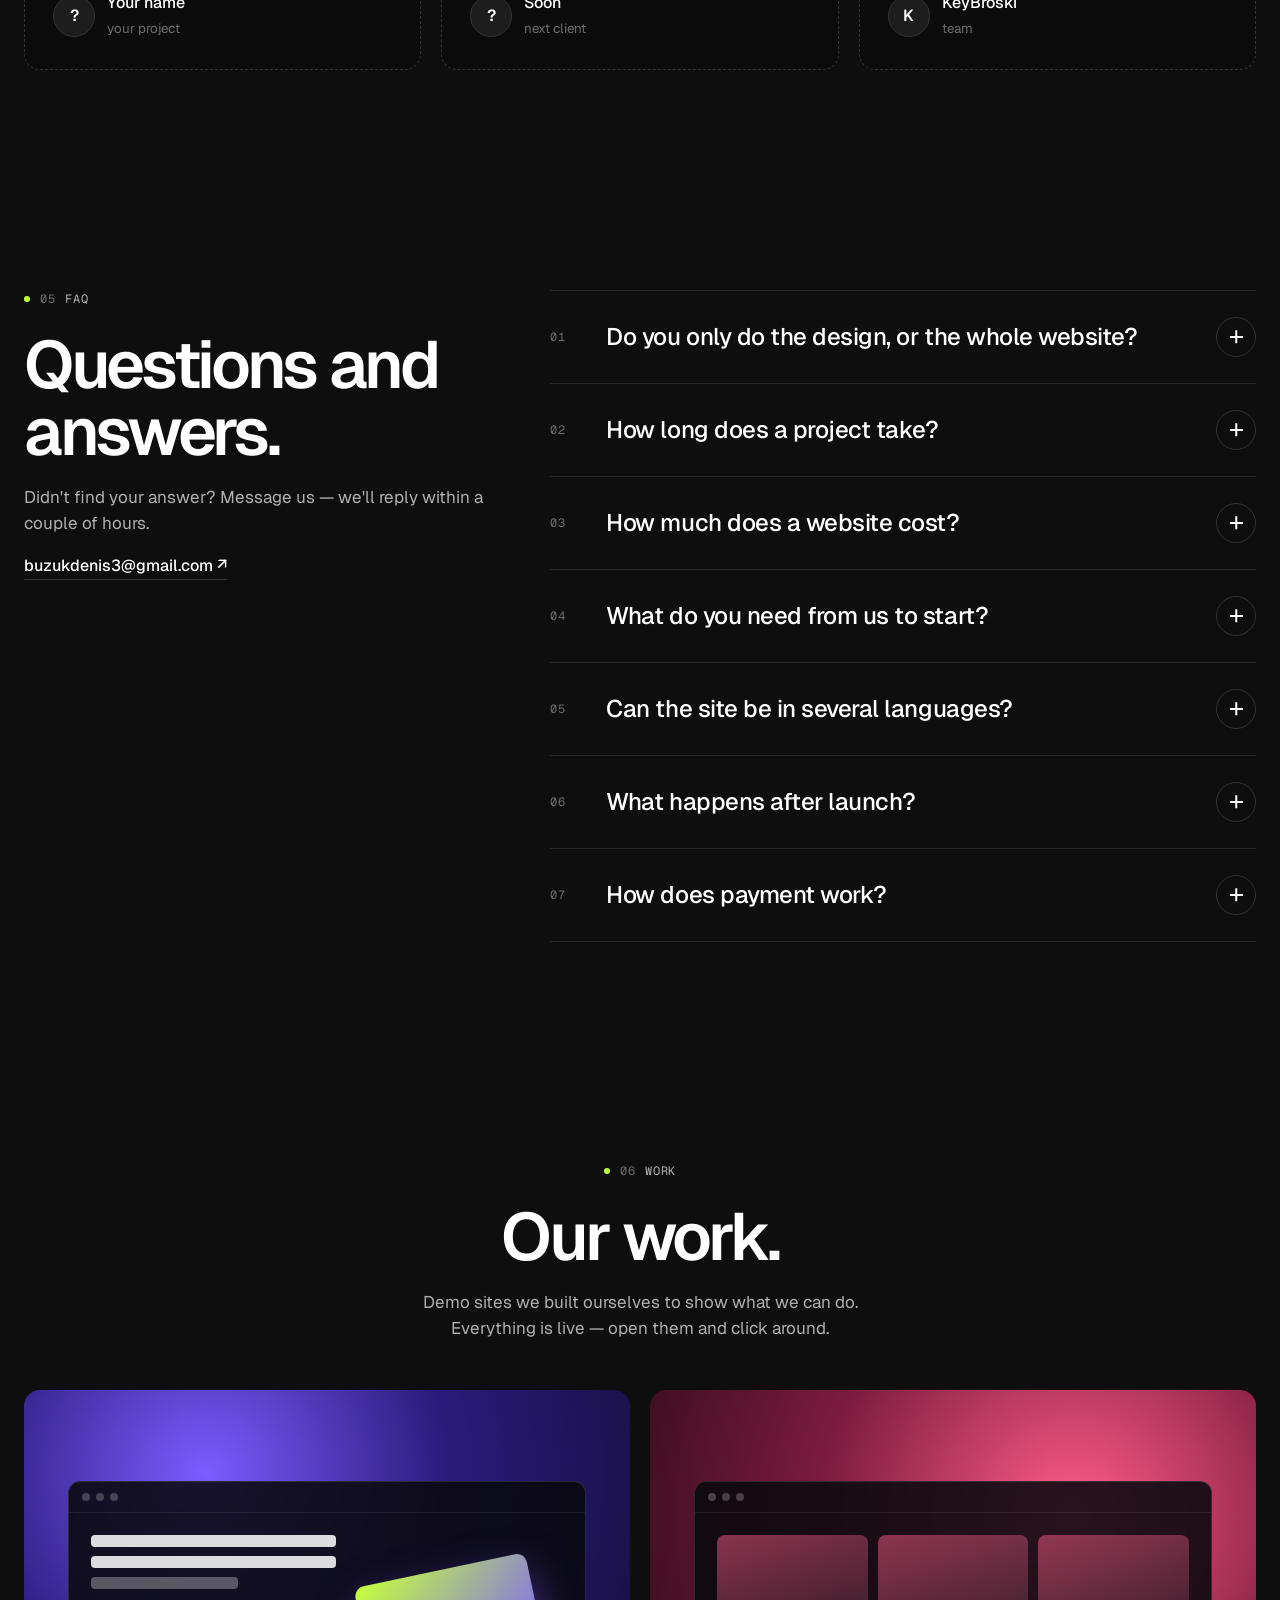
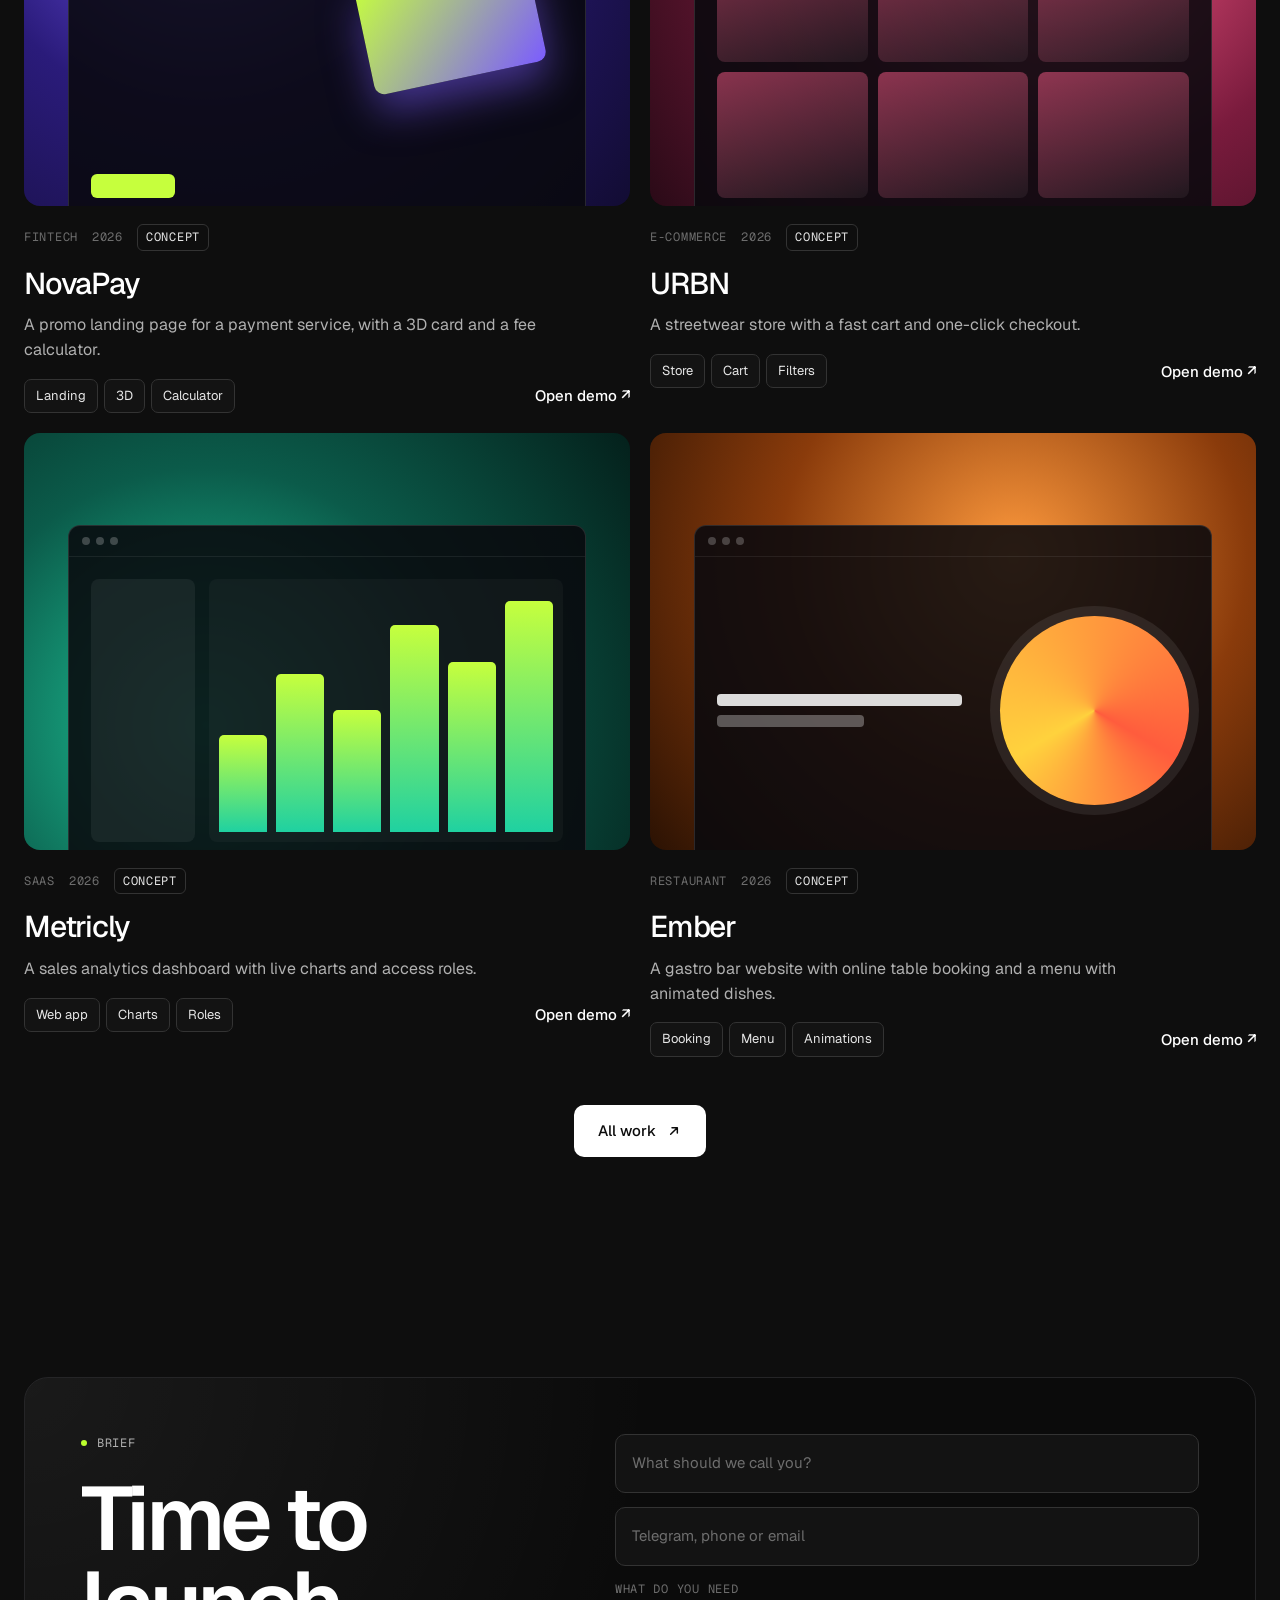
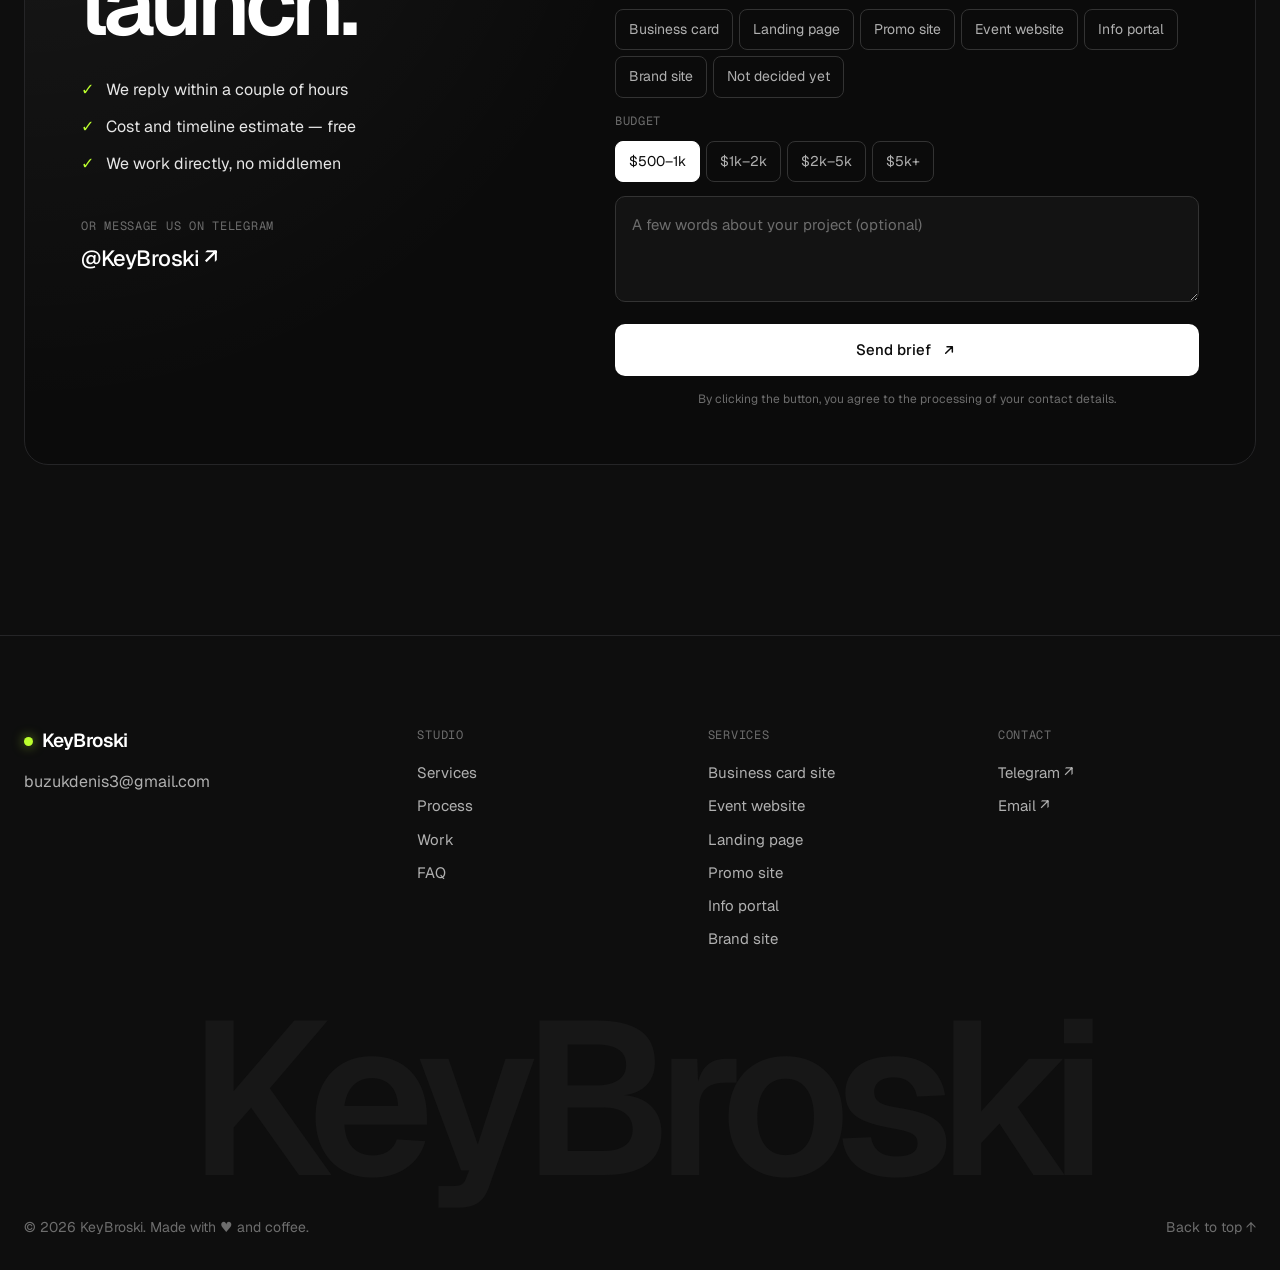
==== commit c29a7ee6: "v2: center services heading Co-Authored-By: Claude Opus 5.5 <noreply@anthropic.com>" ====
--- a/v2/index.html
+++ b/v2/index.html
@@ -16,7 +16,7 @@
   <link rel="preload" as="style" href="https://fonts.googleapis.com/css2?family=Geist:wght@400;500;600;700&family=Geist+Mono:wght@400;500&display=swap" onload="this.onload=null;this.rel='stylesheet'">
   <noscript><link rel="stylesheet" href="https://fonts.googleapis.com/css2?family=Geist:wght@400;500;600;700&family=Geist+Mono:wght@400;500&display=swap"></noscript>
 
-  <link rel="stylesheet" href="css/style.css?v=24">
+  <link rel="stylesheet" href="css/style.css?v=25">
 </head>
 <body>
 
@@ -150,7 +150,7 @@
     <!-- ===== Услуги ===== -->
     <section class="section" id="services">
       <div class="container">
-        <div class="head head--svc">
+        <div class="head head--svc head--center">
           <p class="mono eyebrow reveal"><span class="eyebrow__num">01</span><span data-i18n="services.tag">Услуги</span></p>
           <h2 class="title reveal" data-i18n="services.title">Одна команда. Шесть видов сайтов.</h2>
         </div>
@@ -629,7 +629,7 @@
 
   <div class="toast" id="toast" role="status" aria-live="polite"></div>
 
-  <script defer src="js/i18n.js?v=24"></script>
-  <script defer src="js/main.js?v=24"></script>
+  <script defer src="js/i18n.js?v=25"></script>
+  <script defer src="js/main.js?v=25"></script>
 </body>
 </html>
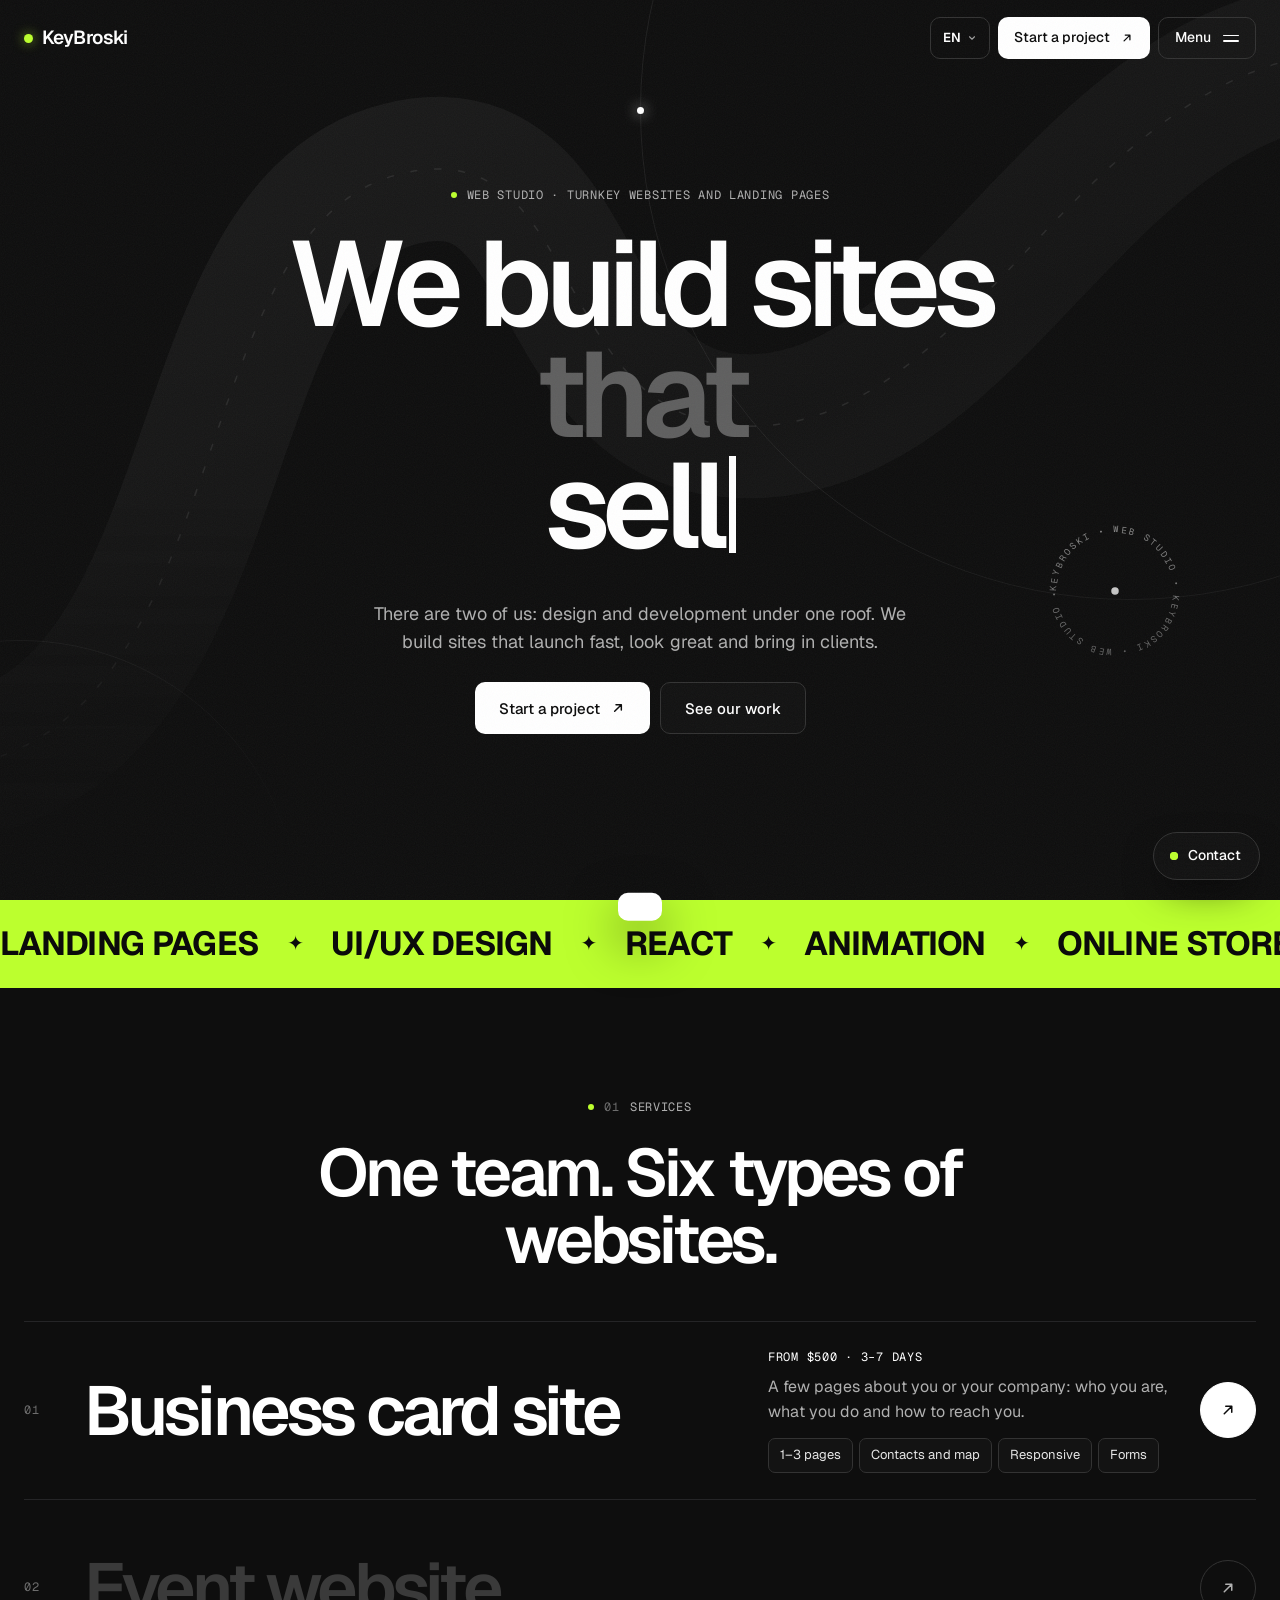
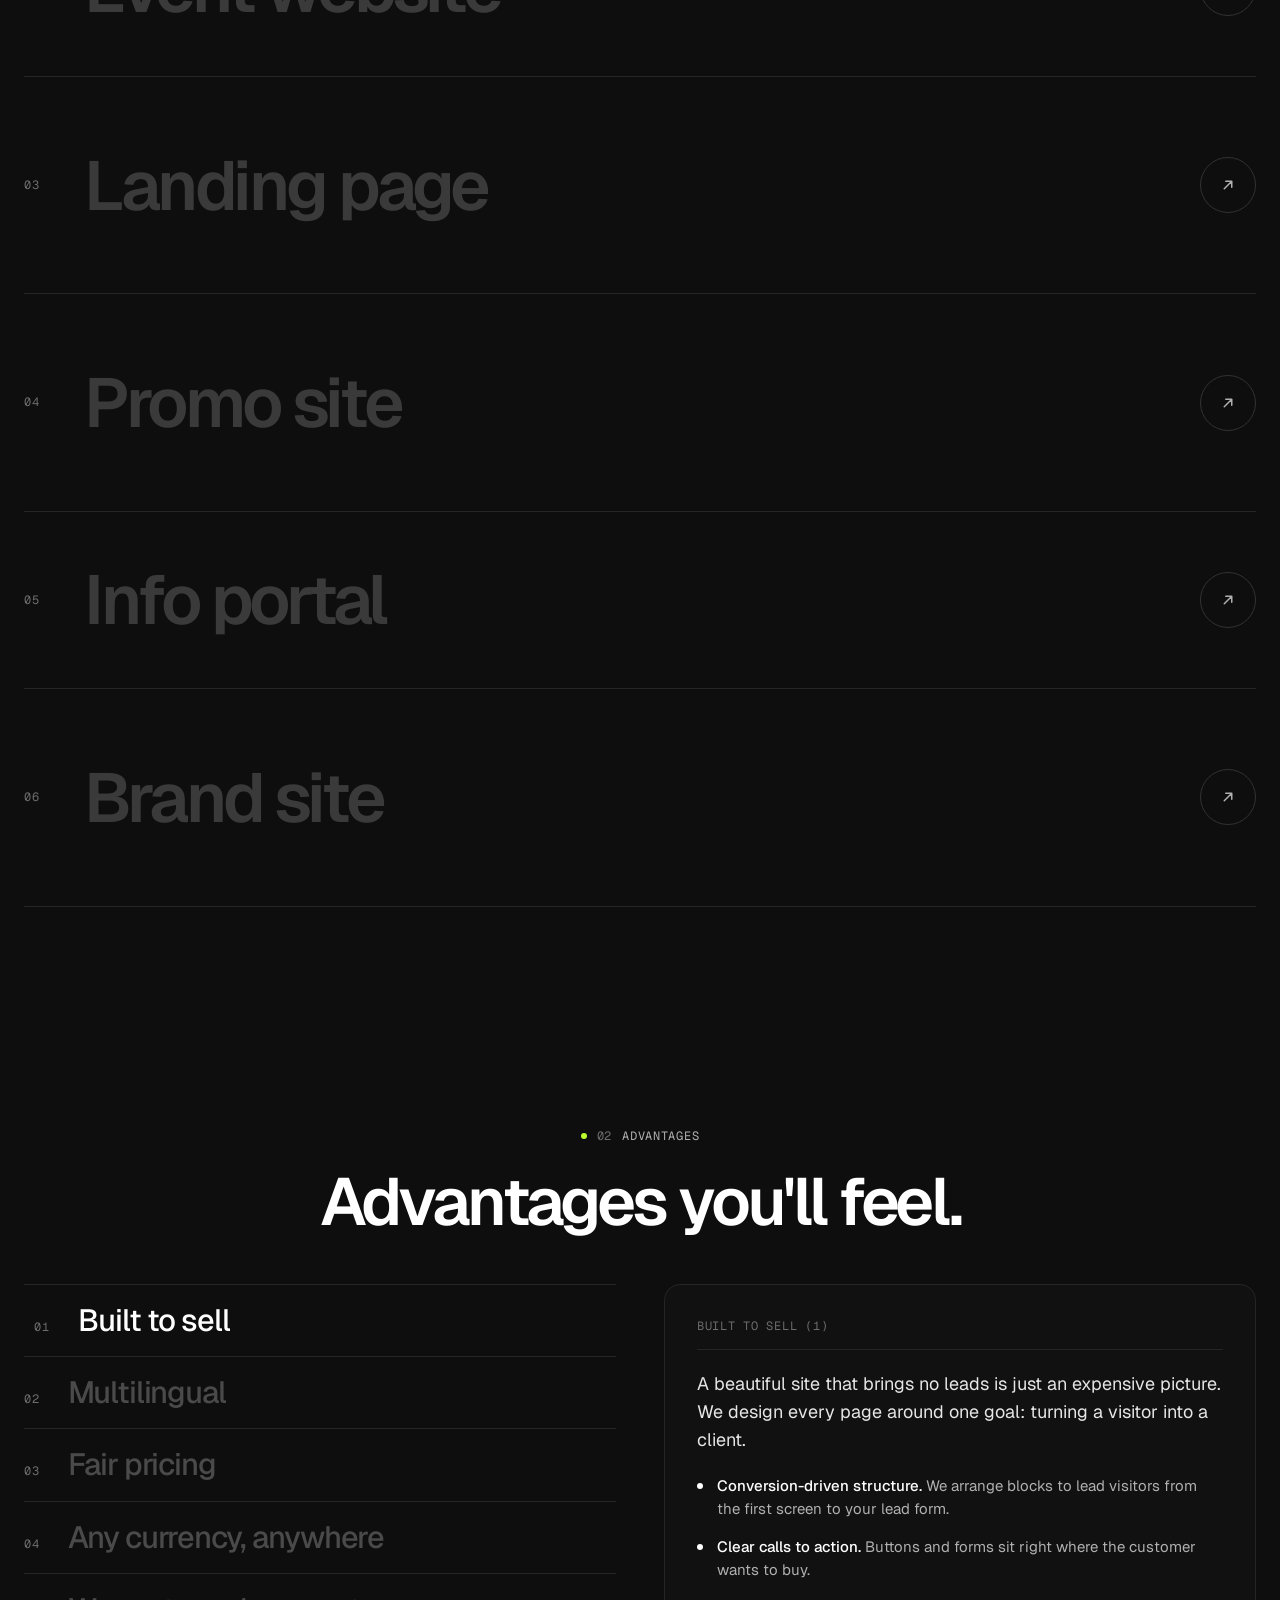
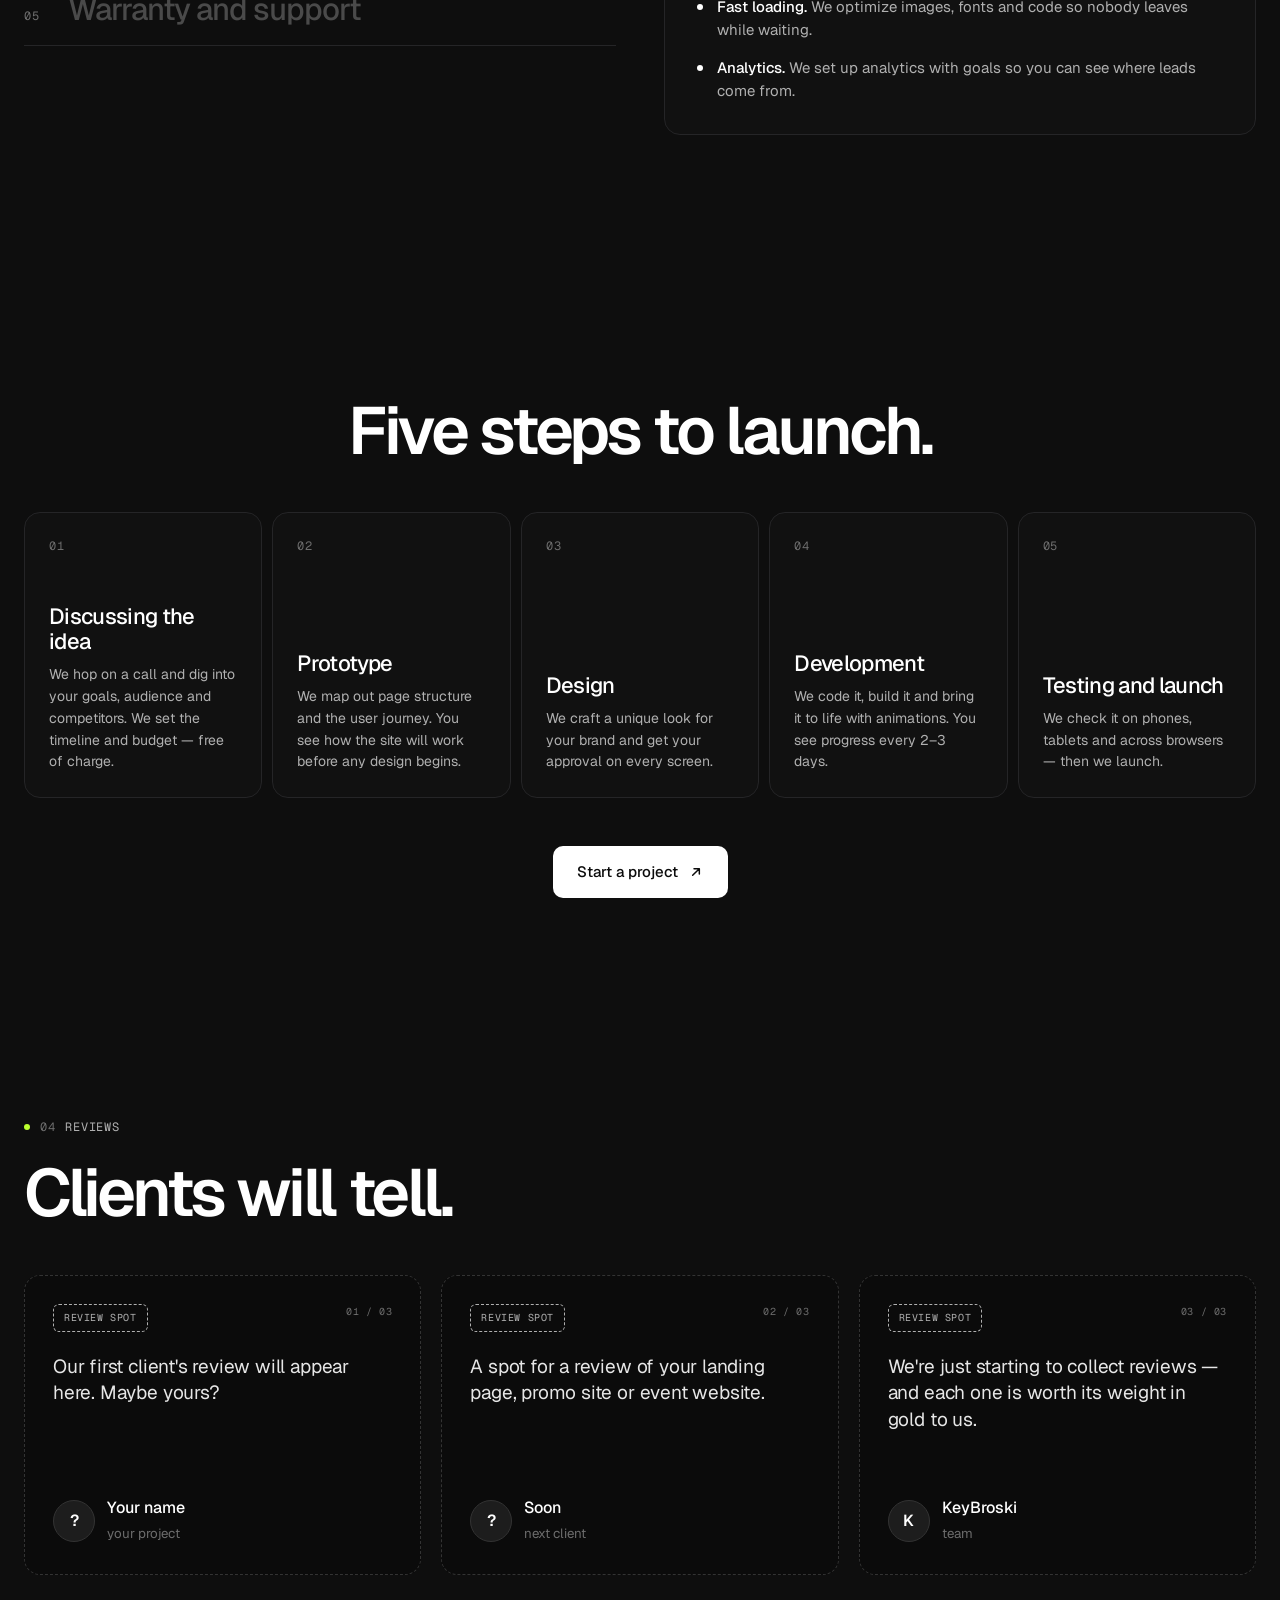
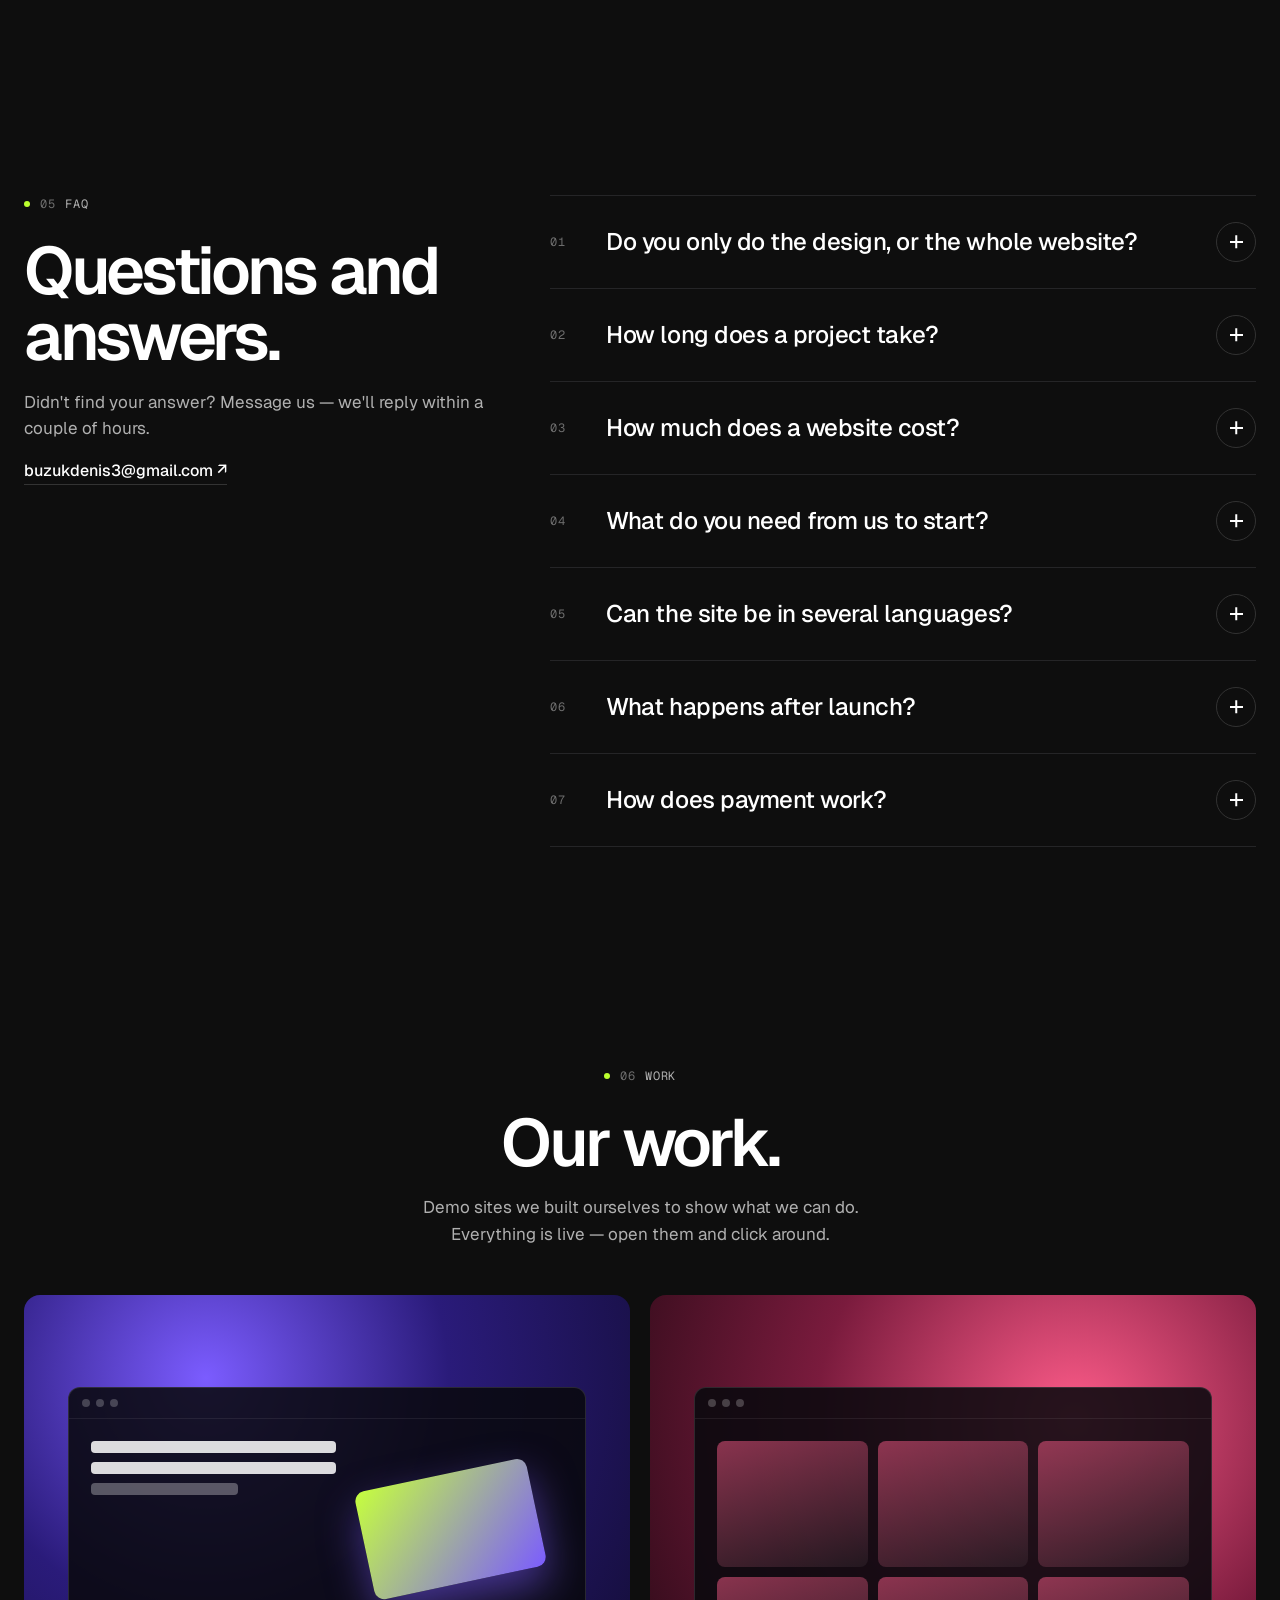
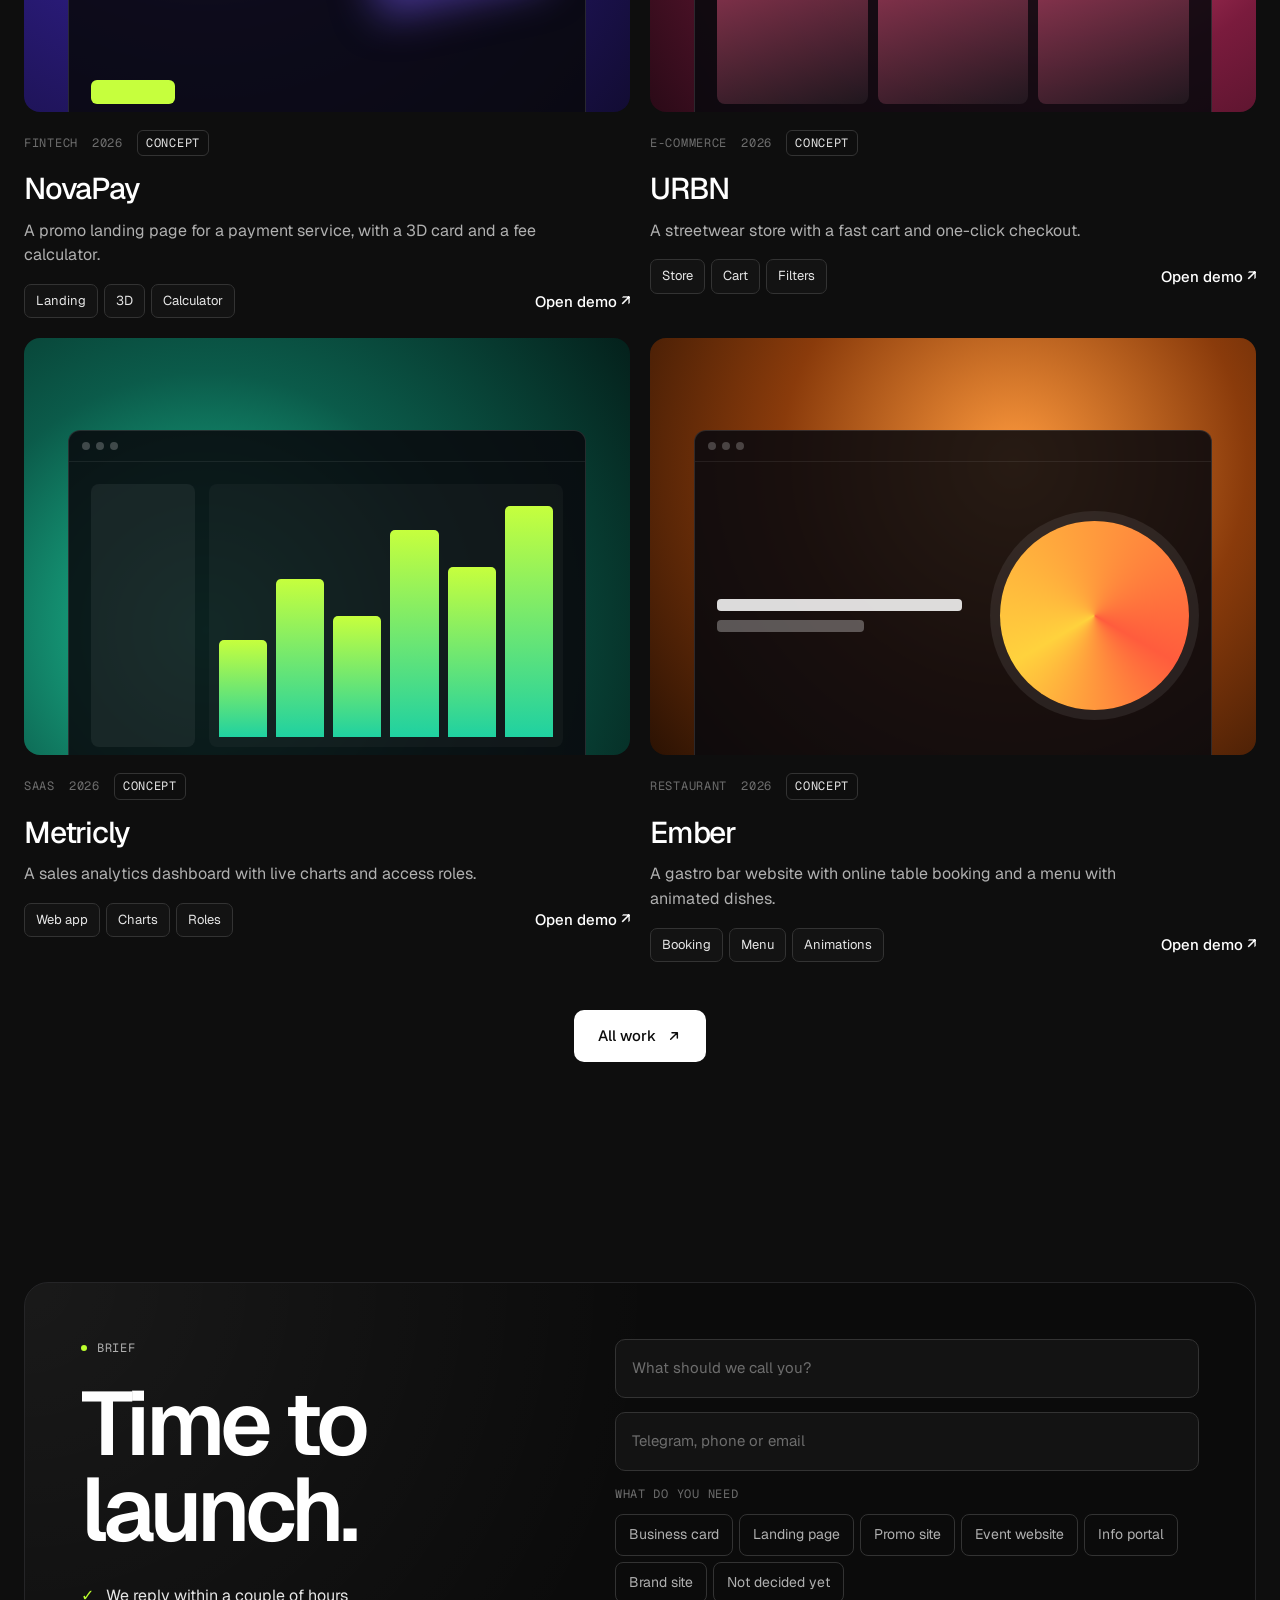
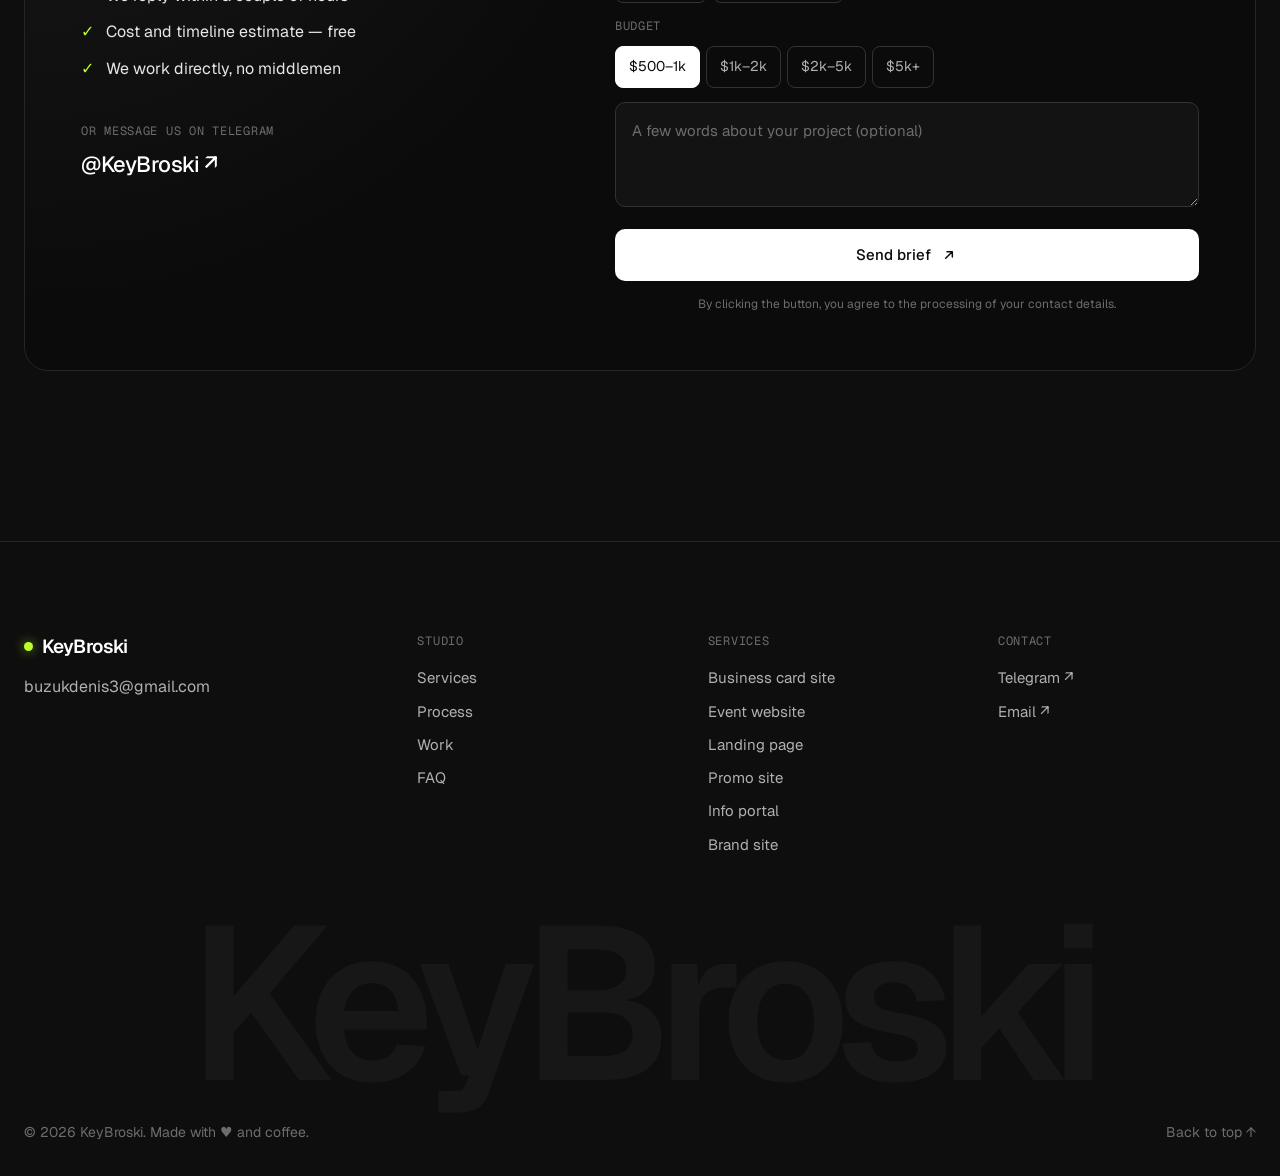
==== commit c74e4d68: "v2: remove 'didn't find your option' row Co-Authored-By: Claude Opus 5.5 <noreply@anthropic.com>" ====
--- a/v2/index.html
+++ b/v2/index.html
@@ -16,7 +16,7 @@
   <link rel="preload" as="style" href="https://fonts.googleapis.com/css2?family=Geist:wght@400;500;600;700&family=Geist+Mono:wght@400;500&display=swap" onload="this.onload=null;this.rel='stylesheet'">
   <noscript><link rel="stylesheet" href="https://fonts.googleapis.com/css2?family=Geist:wght@400;500;600;700&family=Geist+Mono:wght@400;500&display=swap"></noscript>
 
-  <link rel="stylesheet" href="css/style.css?v=25">
+  <link rel="stylesheet" href="css/style.css?v=26">
 </head>
 <body>
 
@@ -241,10 +241,6 @@
             </button>
           </div>
         </div>
-        <a href="#brief" data-modal="brief" class="more-row reveal">
-          <span data-i18n="services.more">Не нашли свой вариант?</span>
-          <span class="more-row__cta"><span data-i18n="services.moreCta">Обсудим ваш проект</span> →</span>
-        </a>
       </div>
     </section>
 
@@ -629,7 +625,7 @@
 
   <div class="toast" id="toast" role="status" aria-live="polite"></div>
 
-  <script defer src="js/i18n.js?v=25"></script>
-  <script defer src="js/main.js?v=25"></script>
+  <script defer src="js/i18n.js?v=26"></script>
+  <script defer src="js/main.js?v=26"></script>
 </body>
 </html>
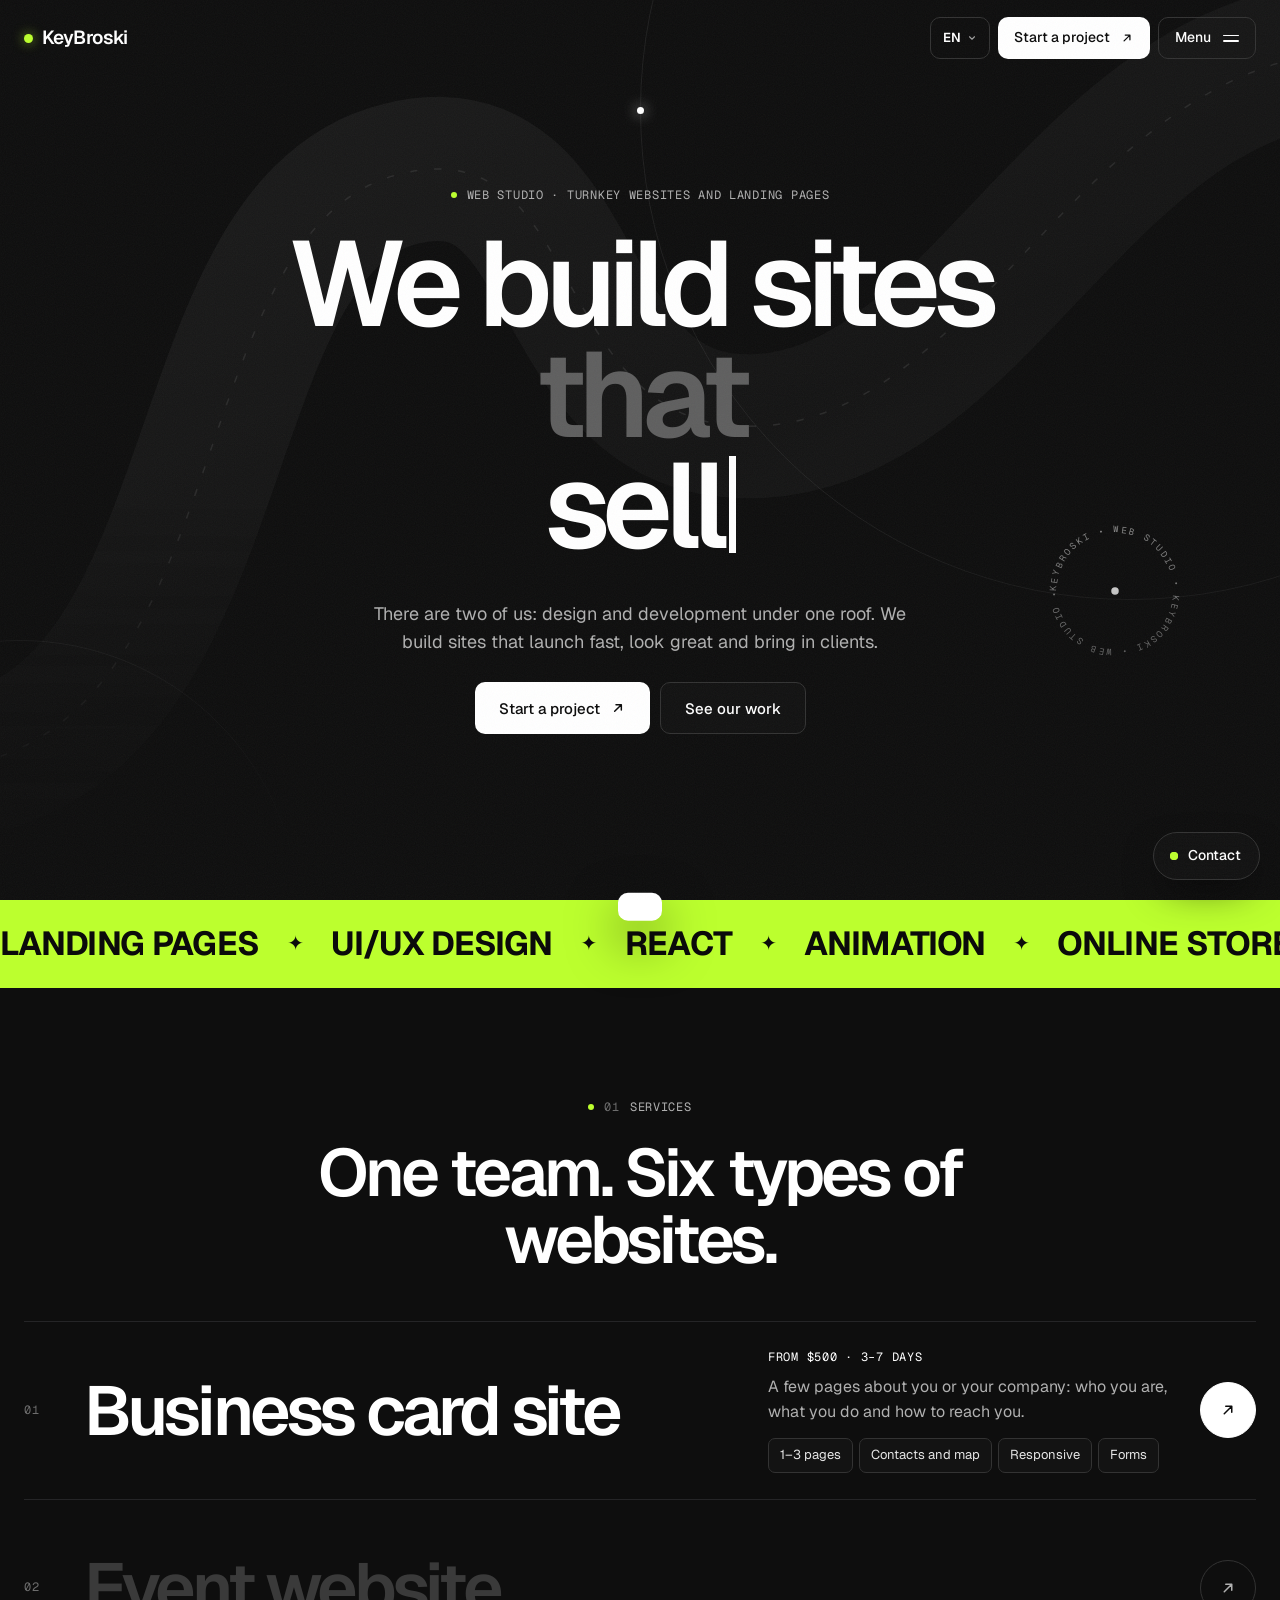
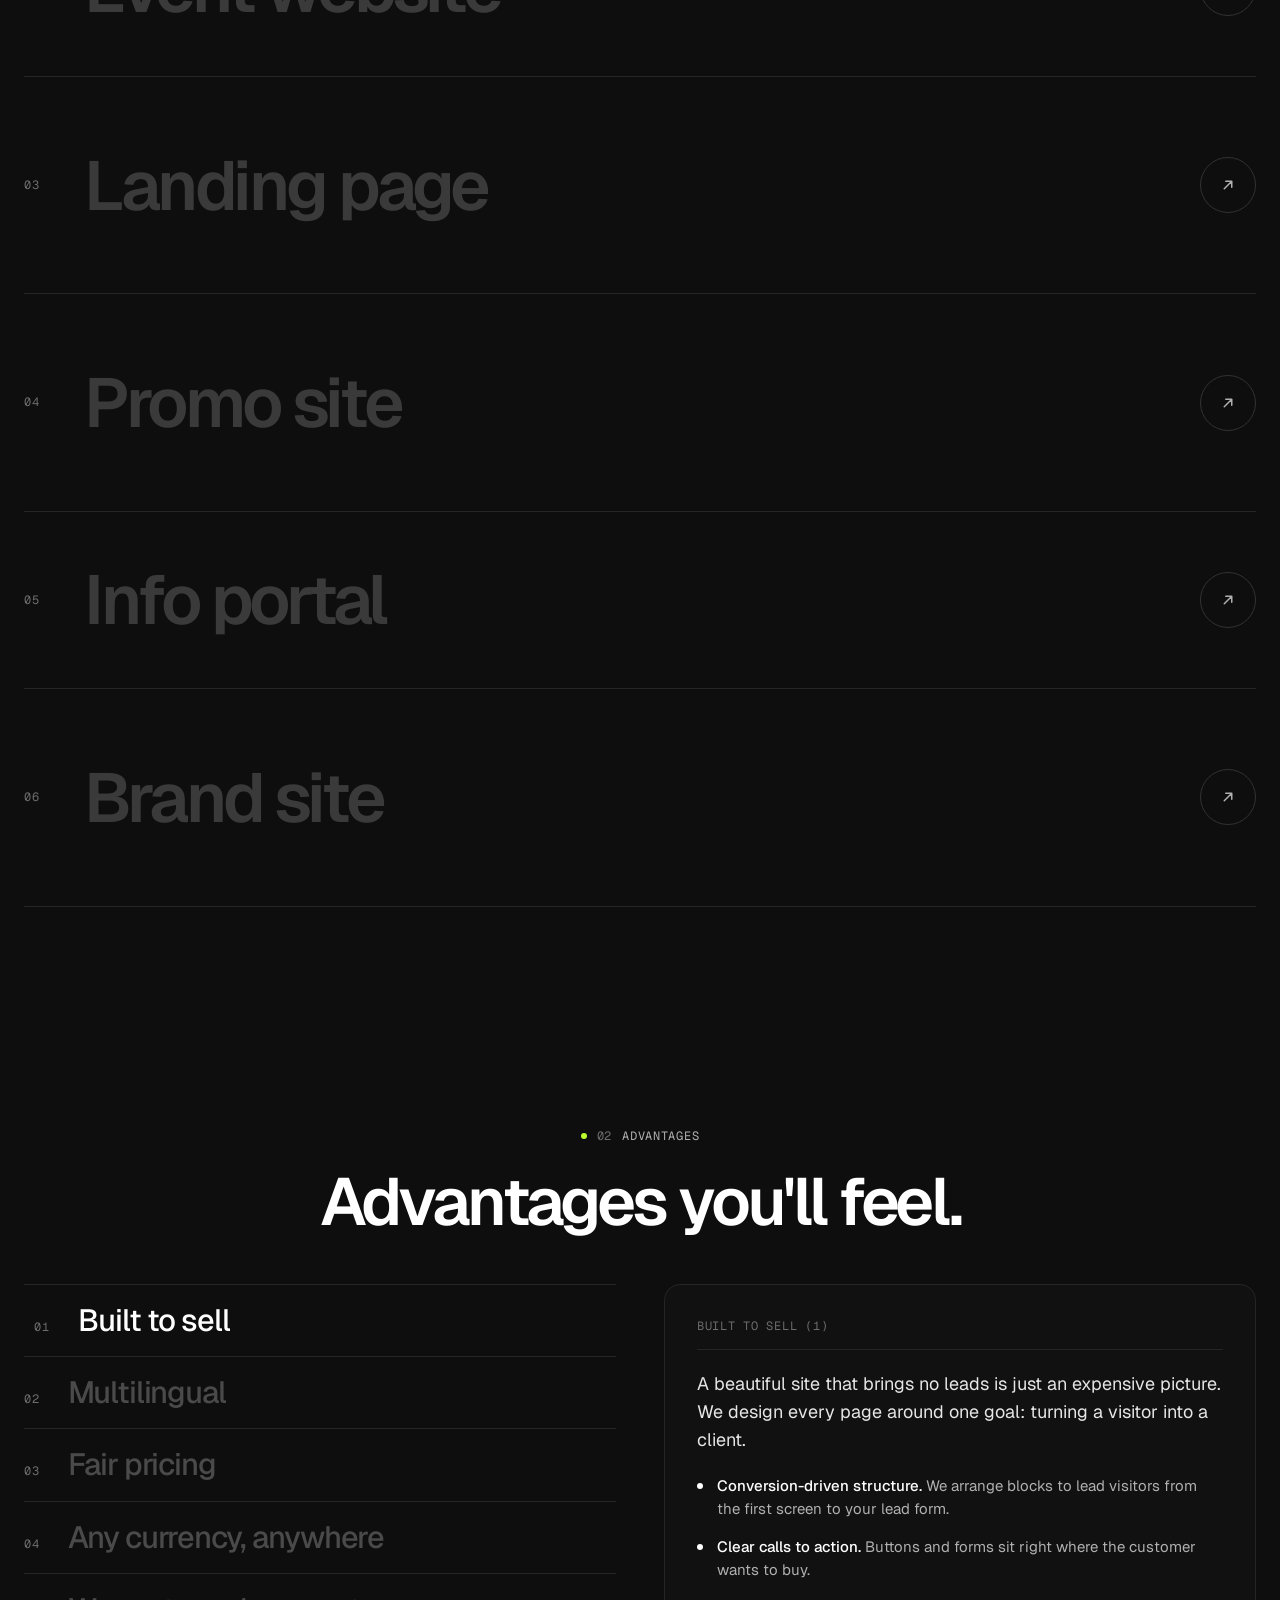
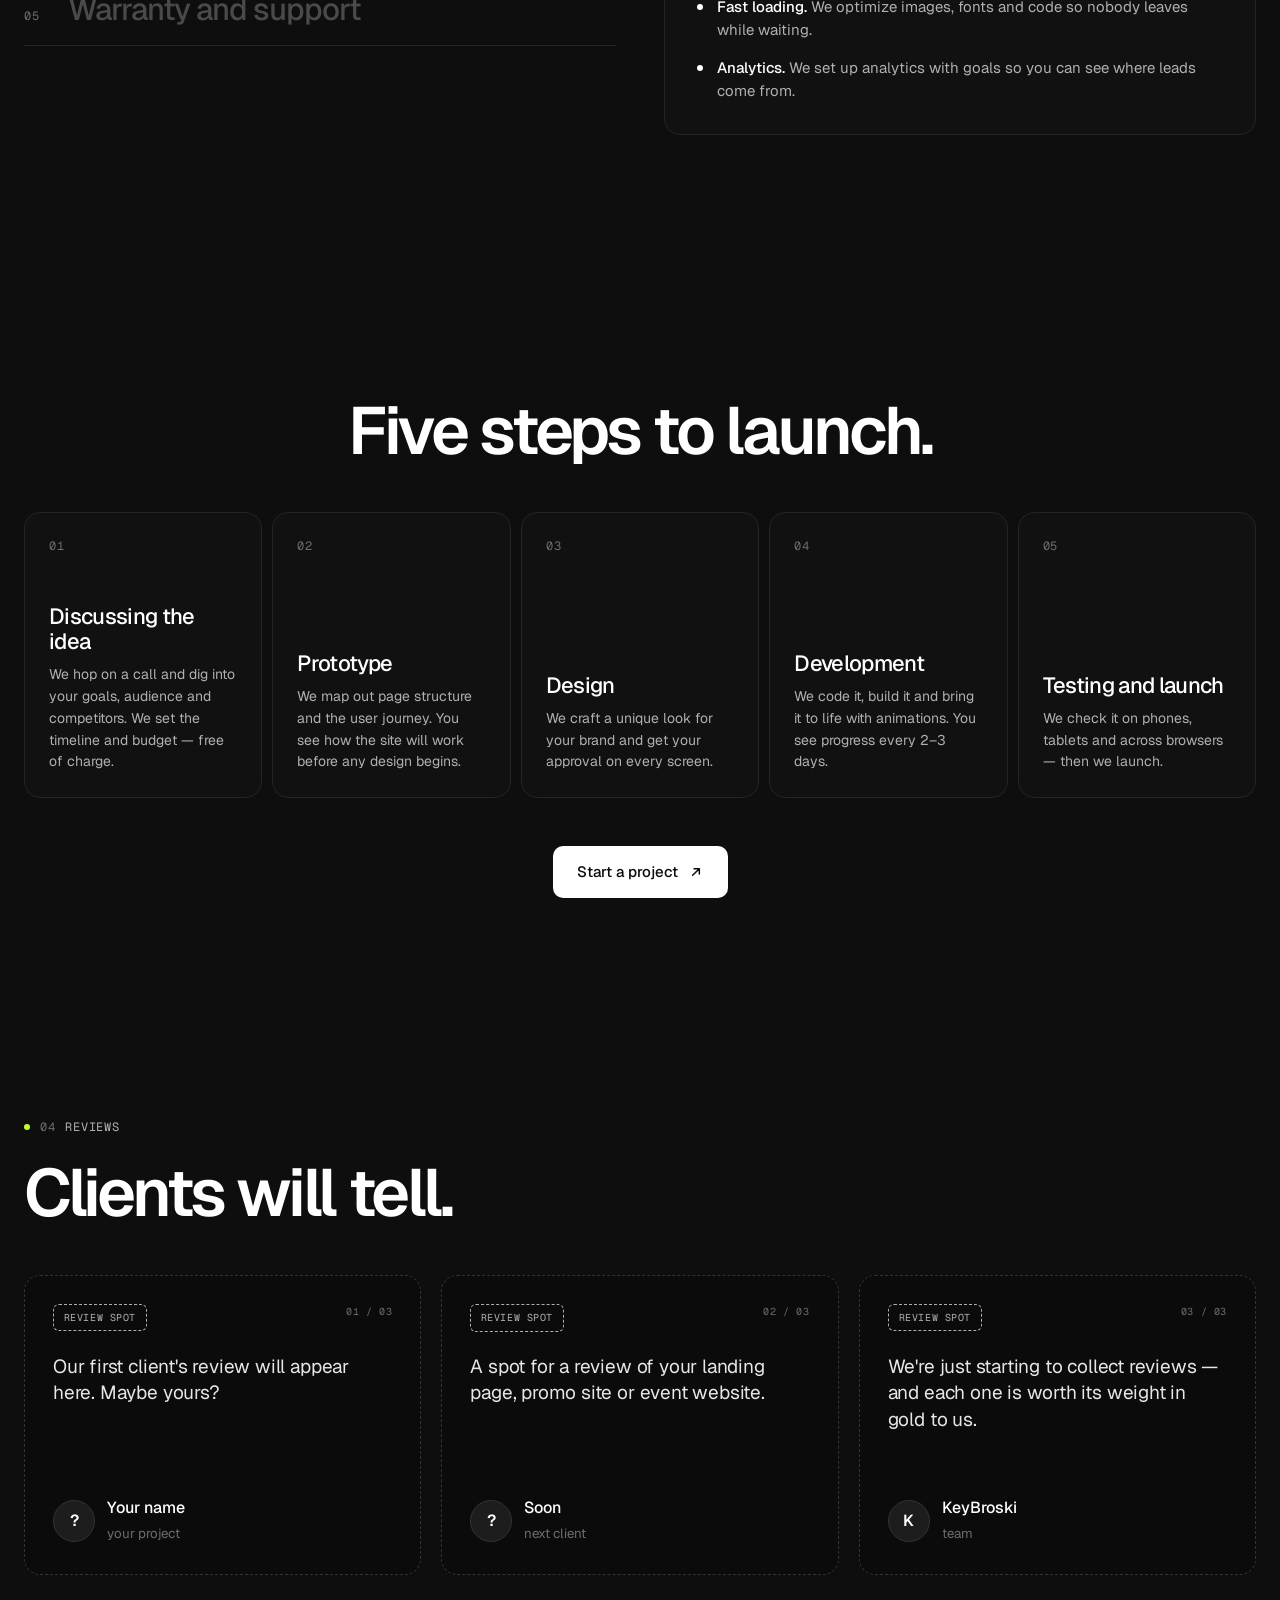
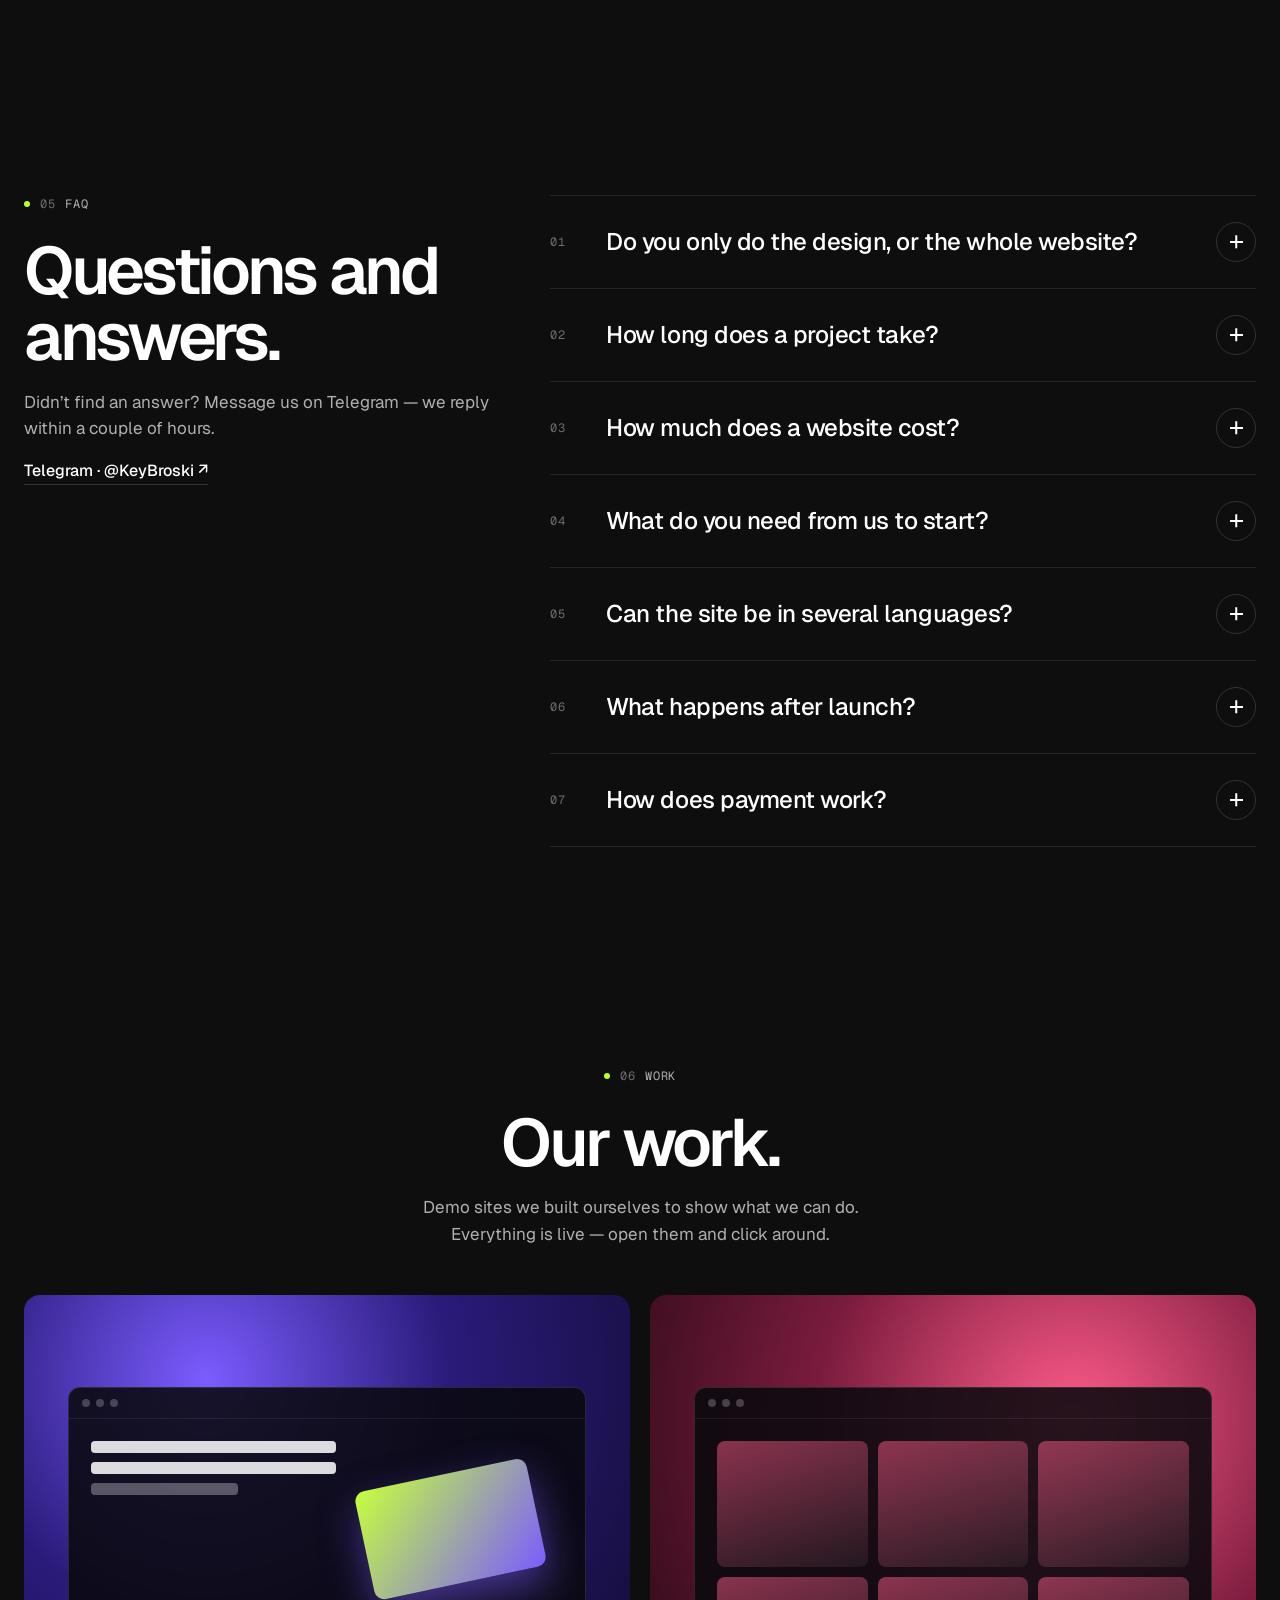
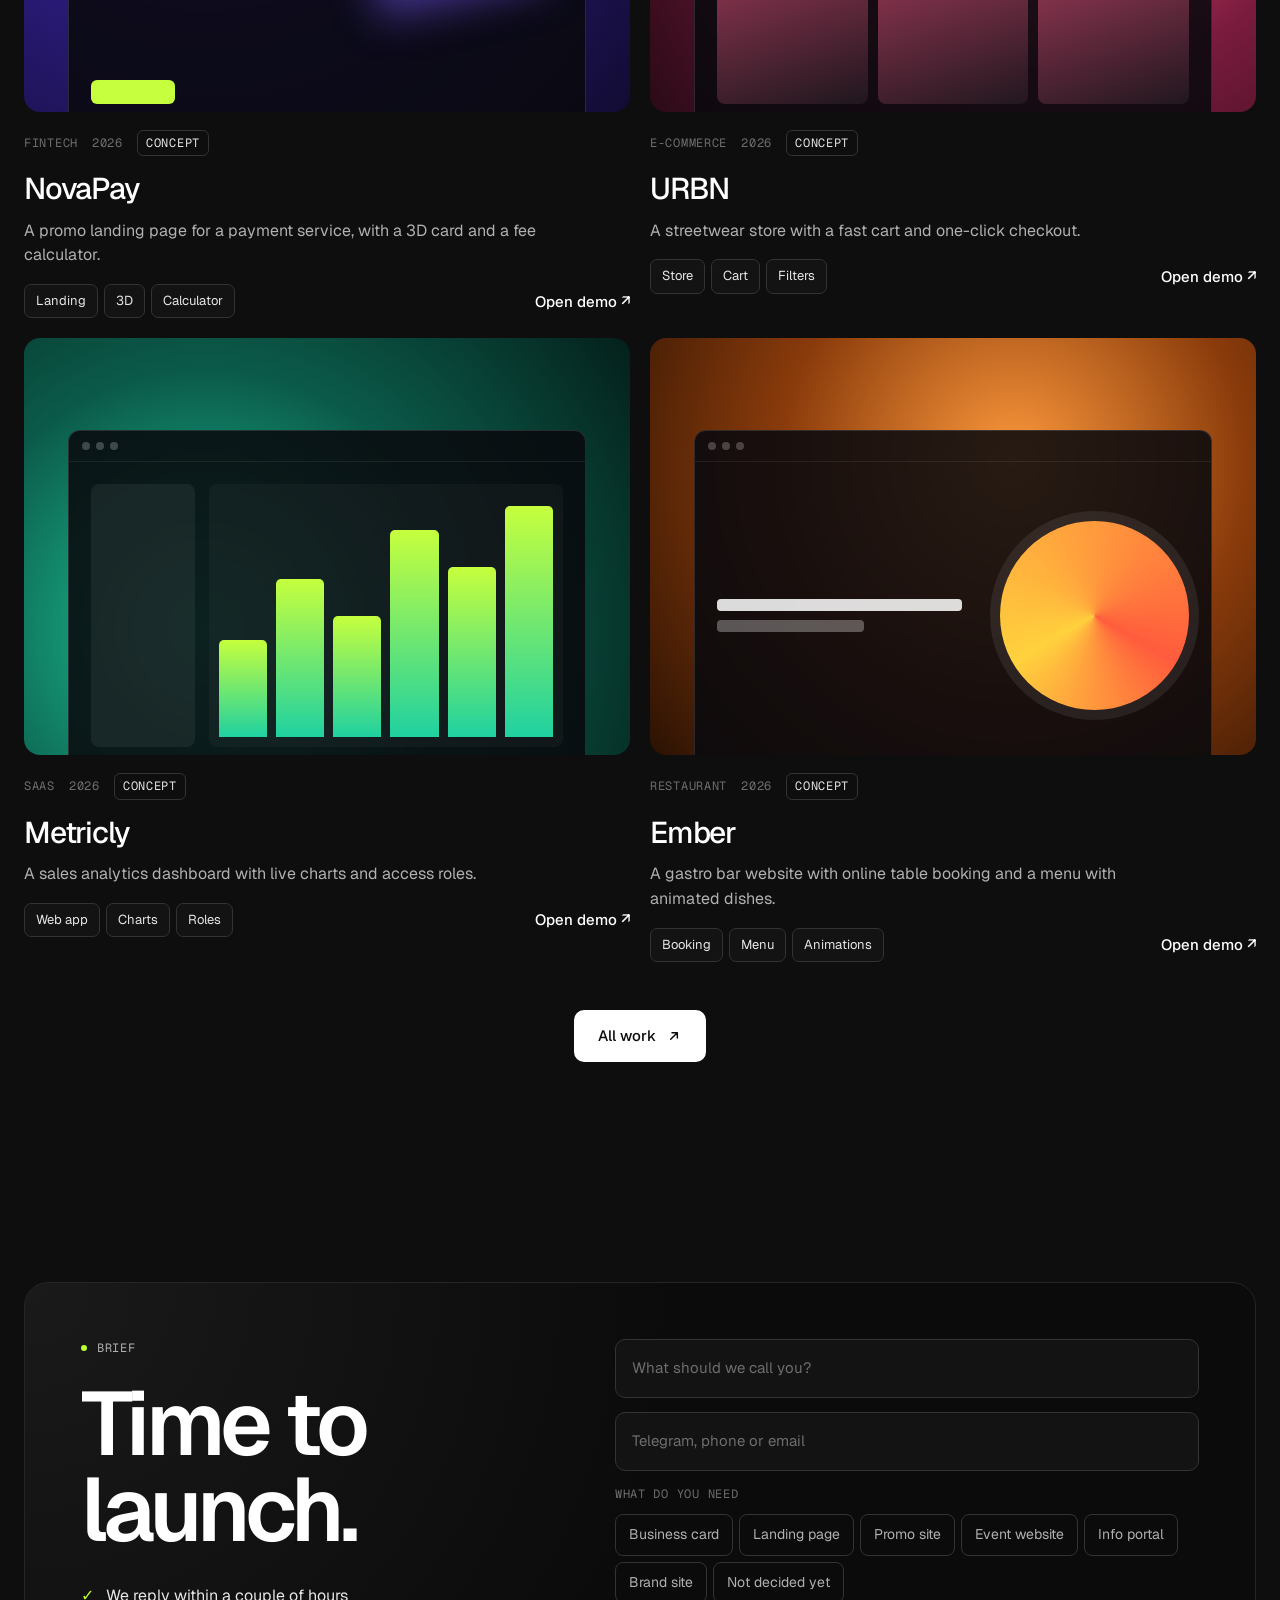
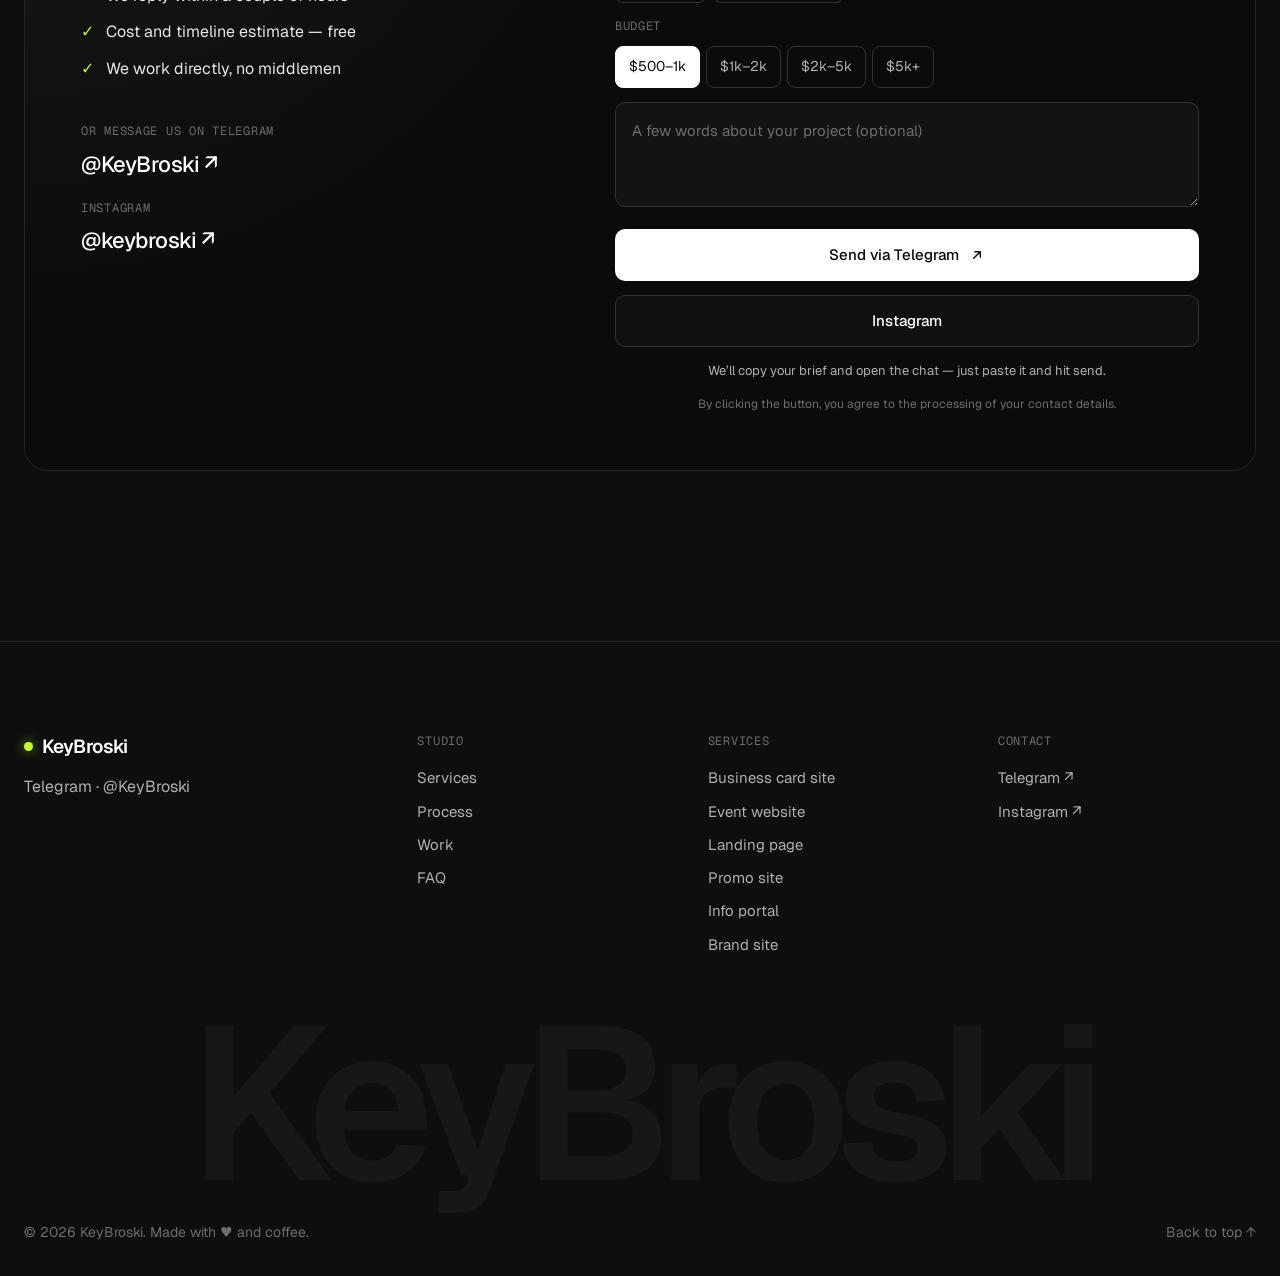
==== commit 30ec1cc0: "v2: contact via Telegram (brief copied + chat opens), Instagram placeholders, no email Co-Authored-B" ====
--- a/v2/index.html
+++ b/v2/index.html
@@ -16,7 +16,7 @@
   <link rel="preload" as="style" href="https://fonts.googleapis.com/css2?family=Geist:wght@400;500;600;700&family=Geist+Mono:wght@400;500&display=swap" onload="this.onload=null;this.rel='stylesheet'">
   <noscript><link rel="stylesheet" href="https://fonts.googleapis.com/css2?family=Geist:wght@400;500;600;700&family=Geist+Mono:wght@400;500&display=swap"></noscript>
 
-  <link rel="stylesheet" href="css/style.css?v=26">
+  <link rel="stylesheet" href="css/style.css?v=27">
 </head>
 <body>
 
@@ -84,9 +84,9 @@
         <li><a href="#works" data-menu-link><span class="mono">06</span><span data-i18n="nav.works">Работы</span></a></li>
       </ol>
       <div class="menu__bottom">
-        <span class="mono dim" data-i18n="menu.contacts">Связаться напрямую</span>
+        <span class="mono dim" data-i18n="menu.contacts">Связаться с нами</span>
         <a href="https://t.me/KeyBroski" target="_blank" rel="noopener">Telegram · @KeyBroski ↗</a>
-        <a href="mailto:buzukdenis3@gmail.com">buzukdenis3@gmail.com ↗</a>
+        <a href="#instagram" data-ig target="_blank" rel="noopener">Instagram · <span data-ig-handle>@keybroski</span> ↗</a>
       </div>
     </nav>
   </div>
@@ -361,8 +361,8 @@
         <div class="head">
           <p class="mono eyebrow reveal"><span class="eyebrow__num">05</span><span data-i18n="faq.tag">Вопросы</span></p>
           <h2 class="title reveal" data-i18n="faq.title">Вопросы и ответы.</h2>
-          <p class="head__text reveal" data-i18n="faq.text">Не нашли ответ? Напишите нам — ответим в течение пары часов.</p>
-          <a class="faq__mail reveal" href="mailto:buzukdenis3@gmail.com">buzukdenis3@gmail.com ↗</a>
+          <p class="head__text reveal" data-i18n="faq.text">Не нашли ответ? Напишите нам в Telegram — ответим в течение пары часов.</p>
+          <a class="faq__mail reveal" href="https://t.me/KeyBroski" target="_blank" rel="noopener">Telegram · @KeyBroski ↗</a>
         </div>
         <div class="acc acc--faq reveal">
 
@@ -494,10 +494,14 @@
             <li data-i18n="brief.b2">Оценка стоимости и сроков — бесплатно</li>
             <li data-i18n="brief.b3">Работаем напрямую, без посредников</li>
           </ul>
-          <a class="brief__tg reveal" href="https://t.me/KeyBroski" target="_blank" rel="noopener">
+          <div class="brief__links reveal">
+          <a class="brief__tg" href="https://t.me/KeyBroski" target="_blank" rel="noopener">
             <span class="mono dim" data-i18n="brief.orTg">Или напишите в Telegram</span>
             <b>@KeyBroski ↗</b>
           </a>
+          <a class="brief__tg" href="#instagram" data-ig target="_blank" rel="noopener"><span class="mono dim">Instagram</span>
+            <b><span data-ig-handle>@keybroski</span> ↗</b></a>
+          </div>
         </div>
 
         <form class="form reveal" id="briefForm" novalidate>
@@ -534,9 +538,11 @@
             <textarea id="fMessage" name="message" rows="3" placeholder=" "></textarea>
             <label for="fMessage" data-i18n="form.message">Пара слов о проекте (необязательно)</label>
           </div>
-          <button type="submit" class="btn btn--white btn--block"><span data-i18n="form.submit">Отправить бриф</span>
+          <button type="submit" class="btn btn--white btn--block"><span data-i18n="form.submit">Отправить в Telegram</span>
             <svg width="16" height="16" viewBox="0 0 24 24" fill="none" aria-hidden="true"><path d="M7 17 17 7M9 7h8v8" stroke="currentColor" stroke-width="2.2" stroke-linecap="round" stroke-linejoin="round"/></svg>
           </button>
+          <button type="button" class="btn btn--ghost btn--block" id="briefIg"><span data-i18n="form.ig">Instagram</span></button>
+          <p class="form__hint" data-i18n="form.hint">Мы скопируем текст брифа и откроем чат — просто вставьте его и отправьте.</p>
           <p class="form__note" data-i18n="form.note">Нажимая кнопку, вы соглашаетесь на обработку контактных данных.</p>
         </form>
       </div>
@@ -549,7 +555,7 @@
       <div class="footer__top">
         <div class="footer__brand">
           <a href="#top" class="logo"><span class="logo__dot"></span>KeyBroski</a>
-          <a class="footer__mail" href="mailto:buzukdenis3@gmail.com">buzukdenis3@gmail.com</a>
+          <a class="footer__mail" href="https://t.me/KeyBroski" target="_blank" rel="noopener">Telegram · @KeyBroski</a>
         </div>
         <div class="footer__col">
           <p class="mono dim" data-i18n="footer.studio">Студия</p>
@@ -571,7 +577,7 @@
         <div class="footer__col">
           <p class="mono dim" data-i18n="footer.contact">Связь</p>
           <a href="https://t.me/KeyBroski" target="_blank" rel="noopener">Telegram ↗</a>
-          <a href="mailto:buzukdenis3@gmail.com">Email ↗</a>
+          <a href="#instagram" data-ig target="_blank" rel="noopener">Instagram ↗</a>
         </div>
       </div>
       <div class="footer__big" aria-hidden="true">KeyBroski</div>
@@ -612,9 +618,9 @@
   <div class="fab" id="fab">
     <div class="fab__card" id="fabCard" role="dialog" aria-labelledby="fabTitle" hidden>
       <p class="fab__title" id="fabTitle" data-i18n="fab.title">Напишите нам</p>
-      <p class="fab__text" data-i18n="fab.text">Обычно отвечаем в течение пары часов.</p>
+      <p class="fab__text" data-i18n="fab.text">Обсудим проект в Telegram или Instagram — обычно отвечаем за пару часов.</p>
       <a class="fab__link" href="https://t.me/KeyBroski" target="_blank" rel="noopener"><span>Telegram</span><span class="dim">@KeyBroski ↗</span></a>
-      <a class="fab__link" href="mailto:buzukdenis3@gmail.com"><span>Email</span><span class="dim">buzukdenis3@gmail.com ↗</span></a>
+      <a class="fab__link" href="#instagram" data-ig target="_blank" rel="noopener"><span>Instagram</span><span class="dim"><span data-ig-handle>@keybroski</span> ↗</span></a>
       <button type="button" class="btn btn--white btn--block btn--sm" data-modal="brief"><span data-i18n="fab.brief">Заполнить бриф</span> <svg width="16" height="16" viewBox="0 0 24 24" fill="none" aria-hidden="true"><path d="M7 17 17 7M9 7h8v8" stroke="currentColor" stroke-width="2.2" stroke-linecap="round" stroke-linejoin="round"/></svg></button>
     </div>
     <button type="button" class="fab__btn" id="fabBtn" aria-expanded="false" aria-controls="fabCard">
@@ -625,7 +631,7 @@
 
   <div class="toast" id="toast" role="status" aria-live="polite"></div>
 
-  <script defer src="js/i18n.js?v=26"></script>
-  <script defer src="js/main.js?v=26"></script>
+  <script defer src="js/i18n.js?v=27"></script>
+  <script defer src="js/main.js?v=27"></script>
 </body>
 </html>
--- a/v2/css/style.css
+++ b/v2/css/style.css
@@ -1242,3 +1242,9 @@
 
 /* без сетки на фоне */
 .bg__grid { display: none; }
+
+/* связь через Telegram / Instagram */
+.form__hint { font-size: 13px; color: var(--muted); text-align: center; }
+.brief__links { display: grid; gap: 18px; }
+.modal__panel--brief .form__hint { font-size: 12px; }
+@media (max-width: 640px) { .modal__panel--brief .form__hint { display: none; } }
